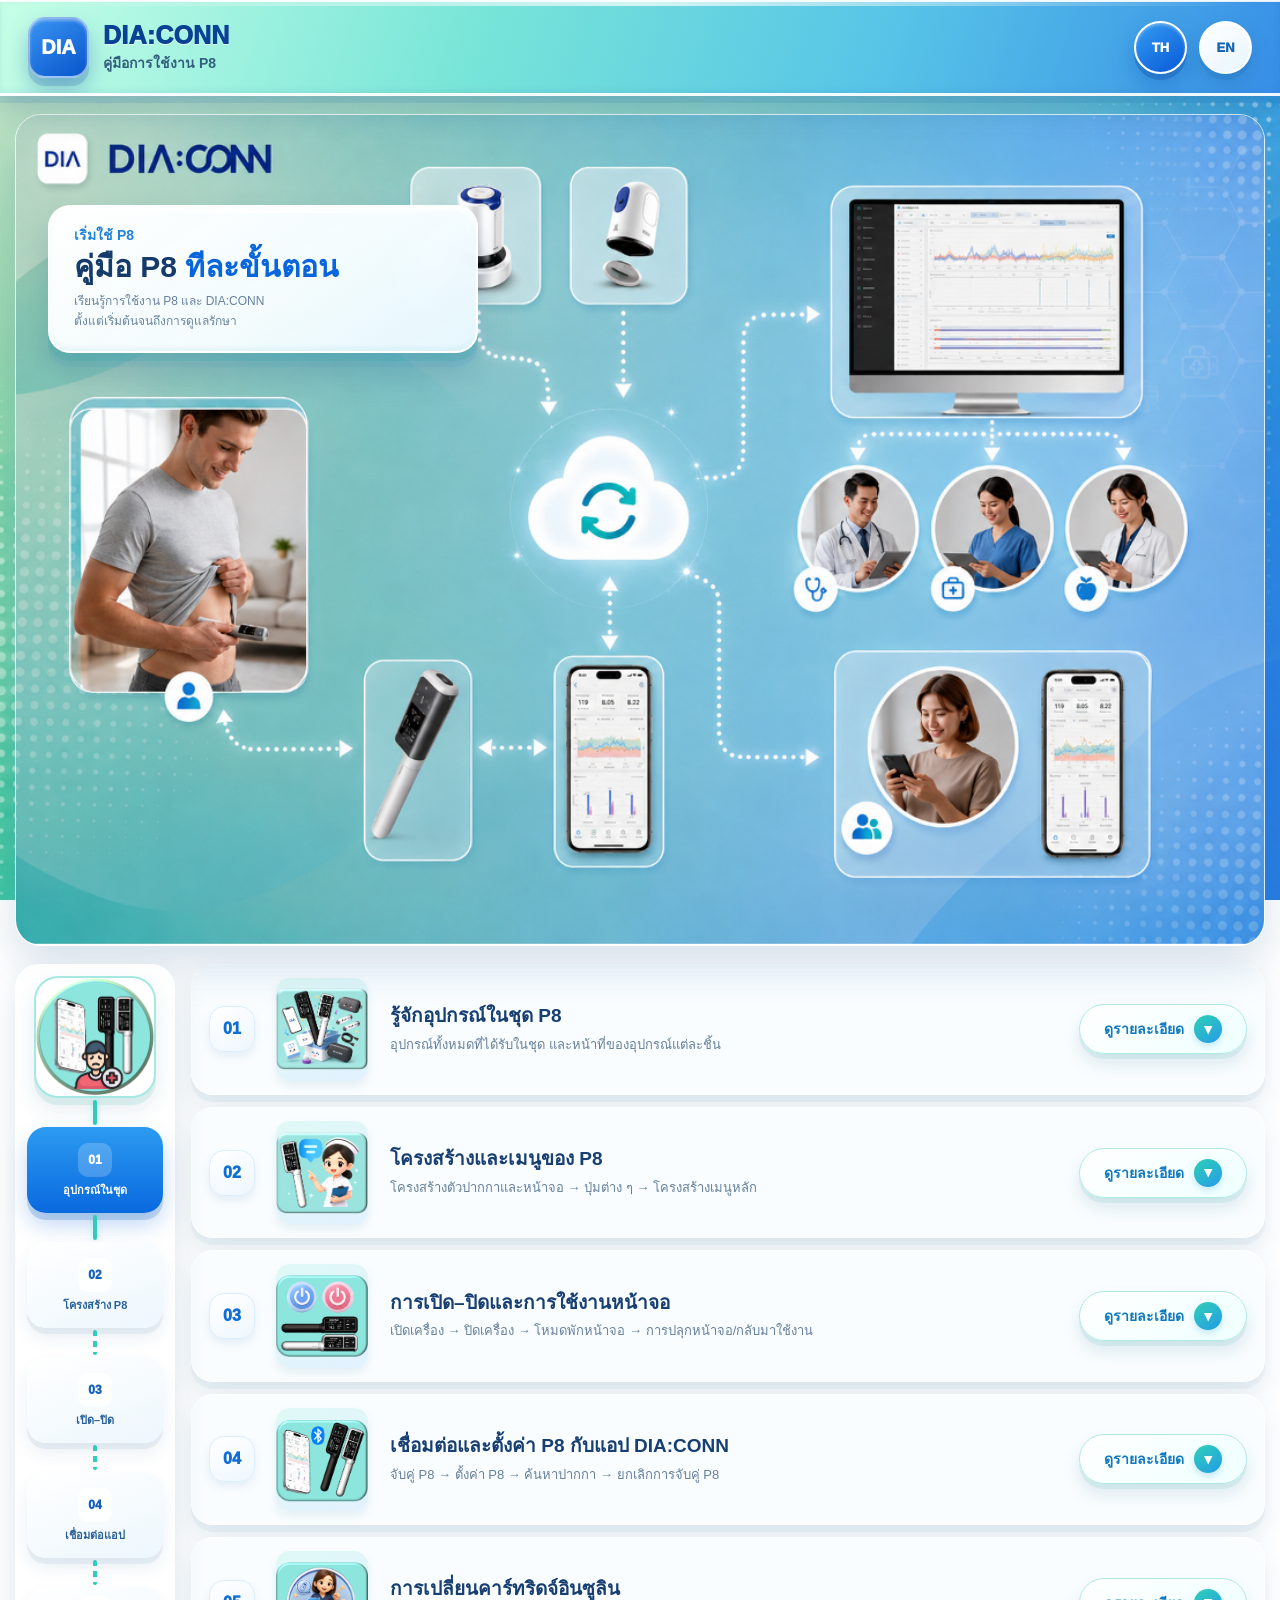
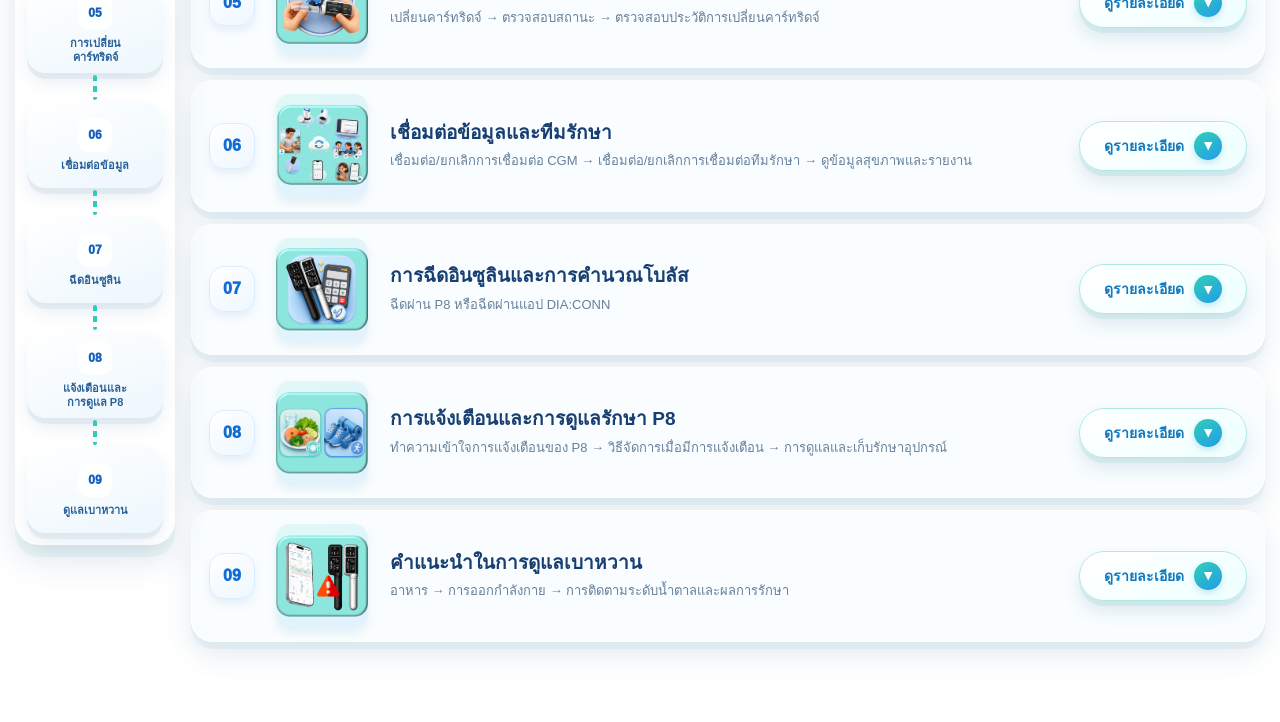
==== index.html @ d327789b "Fix Step 06-07 external resource buttons and links" ====
<!DOCTYPE html>
<html lang="th">
<head>
  <meta charset="UTF-8">

  <meta
    name="viewport"
    content="width=device-width, initial-scale=1.0"
  >

  <meta
    name="description"
    content="DIA:CONN P8 Quick Manual"
  >

  <title>P8 Quick Manual | DIA:CONN</title>

  <link rel="icon" type="image/png" href="DIA-favicon-v2.png">
  <link rel="apple-touch-icon" href="DIA-favicon-v2.png">

  <link rel="stylesheet" href="style.css?v=20260831-6">
</head>

<body>

  <!-- =====================================================
       HEADER
  ====================================================== -->

  <header class="topbar">

    <div class="topbar-shine"></div>

    <div class="brand">

      <div class="dia-logo">
        DIA
      </div>

      <div class="brand-copy">

        <div class="brand-name">
          DIA:CONN
        </div>

        <div
          class="brand-sub"
          data-th="คู่มือการใช้งาน P8"
          data-en="P8 Quick Manual"
        >
          คู่มือการใช้งาน P8
        </div>

      </div>

    </div>


    <div class="language-switch">

      <button
        class="lang-btn active"
        type="button"
        data-lang="th"
      >
        TH
      </button>

      <button
        class="lang-btn"
        type="button"
        data-lang="en"
      >
        EN
      </button>

    </div>

  </header>


  <!-- =====================================================
       COVER
  ====================================================== -->

  <section class="hero">

    <img
      src="Image/Cover Web.png"
      alt="DIA:CONN P8"
      class="hero-image"
    >

    <div class="hero-title">

      <div
        class="hero-kicker"
        data-th="เริ่มใช้ P8"
        data-en="Getting Started with P8"
      >
        เริ่มใช้ P8
      </div>

      <h1>

        <span
          data-th="คู่มือ P8"
          data-en="P8 User Guide"
        >
          คู่มือ P8
        </span>

        <span
          class="hero-highlight"
          data-th="ทีละขั้นตอน"
          data-en="Step by Step"
        >
          ทีละขั้นตอน
        </span>

      </h1>

      <p
        data-th="เรียนรู้การใช้งาน P8 และ DIA:CONN|ตั้งแต่เริ่มต้นจนถึงการดูแลรักษา"
        data-en="Learn how to use P8 and DIA:CONN|from setup through daily use and maintenance."
      >
        เรียนรู้การใช้งาน P8 และ DIA:CONN
        <br>
        ตั้งแต่เริ่มต้นจนถึงการดูแลรักษา
      </p>

    </div>

  </section>


  <!-- =====================================================
       MAIN
  ====================================================== -->

  <main class="main-layout">


    <!-- ===================================================
         LEFT JOURNEY
    ==================================================== -->

    <aside class="step-sidebar" id="stepSidebar">


      <!-- START IMAGE -->

      <div class="journey-start completed">

        <div class="journey-start-image">

          <img
            id="journeyStartImage"
            src="Image/Before 1.png"
            alt="P8 Quick Manual"
          >

        </div>

        <div class="journey-line"></div>

      </div>


      <!-- STEP 01 -->

      <div class="side-step completed">

        <button
          class="side-button active"
          data-target="step01"
          type="button"
        >

          <span class="side-number">
            01
          </span>

          <span
            data-th="อุปกรณ์ในชุด"
            data-en="P8 Set"
          >
            อุปกรณ์ในชุด
          </span>

        </button>

        <div class="journey-line"></div>

      </div>


      <!-- STEP 02 -->

      <div class="side-step">

        <button
          class="side-button"
          data-target="step02"
          type="button"
        >

          <span class="side-number">
            02
          </span>

          <span
            data-th="โครงสร้าง P8"
            data-en="P8 Structure"
          >
            โครงสร้าง P8
          </span>

        </button>

        <div class="journey-line"></div>

      </div>


      <!-- STEP 03 -->

      <div class="side-step">

        <button
          class="side-button"
          data-target="step03"
          type="button"
        >

          <span class="side-number">
            03
          </span>

          <span
            data-th="เปิด–ปิด"
            data-en="Power & Screen"
          >
            เปิด–ปิด
          </span>

        </button>

        <div class="journey-line"></div>

      </div>


      <!-- STEP 04 -->

      <div class="side-step">

        <button
          class="side-button"
          data-target="step04"
          type="button"
        >

          <span class="side-number">
            04
          </span>

          <span
            data-th="เชื่อมต่อแอป"
            data-en="Connect App"
          >
            เชื่อมต่อแอป
          </span>

        </button>

        <div class="journey-line"></div>

      </div>


      <!-- STEP 05 -->

      <div class="side-step">

        <button
          class="side-button"
          data-target="step05"
          type="button"
        >

          <span class="side-number">
            05
          </span>

          <span
            data-th="การเปลี่ยน<br>คาร์ทริดจ์"
            data-en="Cartridge<br>Replacement"
          >
            การเปลี่ยน<br>คาร์ทริดจ์
          </span>

        </button>

        <div class="journey-line"></div>

      </div>


      <!-- STEP 06 -->

      <div class="side-step">

        <button
          class="side-button"
          data-target="step06"
          type="button"
        >

          <span class="side-number">
            06
          </span>

          <span
            data-th="เชื่อมต่อข้อมูล"
            data-en="Connect Data"
          >
            เชื่อมต่อข้อมูล
          </span>

        </button>

        <div class="journey-line"></div>

      </div>


      <!-- STEP 07 -->

      <div class="side-step">

        <button
          class="side-button"
          data-target="step07"
          type="button"
        >

          <span class="side-number">
            07
          </span>

          <span
            data-th="ฉีดอินซูลิน"
            data-en="Injection"
          >
            ฉีดอินซูลิน
          </span>

        </button>

        <div class="journey-line"></div>

      </div>


      <!-- STEP 08 -->

      <div class="side-step">

        <button
          class="side-button"
          data-target="step08"
          type="button"
        >

          <span class="side-number">
            08
          </span>

          <span
            data-th="แจ้งเตือนและ<br>การดูแล P8"
            data-en="P8 Alerts<br>& Care"
          >
            แจ้งเตือนและ<br>การดูแล P8
          </span>

        </button>

        <div class="journey-line"></div>

      </div>


      <!-- STEP 09 -->

      <div class="side-step">

        <button
          class="side-button"
          data-target="step09"
          type="button"
        >

          <span class="side-number">
            09
          </span>

          <span
            data-th="ดูแลเบาหวาน"
            data-en="Diabetes Care"
          >
            ดูแลเบาหวาน
          </span>

        </button>

      </div>

    </aside>


    <!-- ===================================================
         MANUAL CONTENT
    ==================================================== -->

    <section class="manual" id="manualContainer">


      <!-- =================================================
           STEP 01
      ================================================== -->

      <article
        class="step-card"
        id="step01"
      >

        <button class="step-header" type="button">

          <div class="step-number">
            01
          </div>

          <div class="step-picture">
            <img src="Image/Icon-1.png" alt="">
          </div>

          <div class="step-title">

            <h2
              data-th="รู้จักอุปกรณ์ในชุด P8"
              data-en="Getting to Know Your P8 Set"
            >
              รู้จักอุปกรณ์ในชุด P8
            </h2>

            <p
              data-th="อุปกรณ์ทั้งหมดที่ได้รับในชุด และหน้าที่ของอุปกรณ์แต่ละชิ้น"
              data-en="Learn what is included in the P8 set and the function of each item."
            >
              อุปกรณ์ทั้งหมดที่ได้รับในชุด และหน้าที่ของอุปกรณ์แต่ละชิ้น
            </p>

          </div>

          <div class="step-toggle"></div>

        </button>


        <div class="step-content">

          <div class="content-inner">

            <h3
              data-th="คู่มือขั้นตอนที่ 01"
              data-en="Step 01 Guide"
            >
              คู่มือขั้นตอนที่ 01
            </h3>


            <div class="subnav">

              <button
                class="subnav-btn active"
                data-slide-target="0"
                data-th="อุปกรณ์ในชุด"
                data-en="P8 Set"
              >
                อุปกรณ์ในชุด
              </button>

              <button
                class="subnav-btn"
                data-slide-target="1"
                data-th="หน้าที่ของอุปกรณ์"
                data-en="Device Functions"
              >
                หน้าที่ของอุปกรณ์
              </button>

              <button
                class="subnav-btn"
                data-slide-target="2"
                data-th="อุปกรณ์เสริม"
                data-en="Accessories"
              >
                อุปกรณ์เสริม
              </button>

            </div>


            <div class="manual-slider" data-slider>

              <button class="slider-button prev" type="button">‹</button>

              <div class="slider-viewport">

                <div class="slider-track">

                  <div class="slide active">
                    <div class="slide-scroll">
                      <img src="Image/Step01-1.png" class="slide-image" alt="">
                      <div class="slide-placeholder">
                        <div class="placeholder-number">01</div>
                        <strong data-th="เพิ่มรูปคู่มือได้หลายรูป" data-en="Add Multiple Guide Images">
                          เพิ่มรูปคู่มือได้หลายรูป
                        </strong>
                        <span data-th="เลื่อนขึ้น–ลงเพื่อดูเนื้อหาทั้งหมด" data-en="Scroll up and down to view all content">
                          เลื่อนขึ้น–ลงเพื่อดูเนื้อหาทั้งหมด
                        </span>
                      </div>
                    </div>
                  </div>


                  <div class="slide">
                    <div class="slide-scroll">
                      <img src="Image/Step01-2.png" class="slide-image" alt="">
                      <div class="slide-placeholder">
                        <div class="placeholder-number">01</div>
                        <strong data-th="เพิ่มรูปคู่มือได้หลายรูป" data-en="Add Multiple Guide Images">
                          เพิ่มรูปคู่มือได้หลายรูป
                        </strong>
                        <span data-th="เลื่อนขึ้น–ลงเพื่อดูเนื้อหาทั้งหมด" data-en="Scroll up and down to view all content">
                          เลื่อนขึ้น–ลงเพื่อดูเนื้อหาทั้งหมด
                        </span>
                      </div>
                    </div>
                  </div>


                  <div class="slide">
                    <div class="slide-scroll">
                      <img src="Image/Step01-3.png" class="slide-image" alt="">
                      <div class="slide-placeholder">
                        <div class="placeholder-number">01</div>
                        <strong data-th="เพิ่มรูปคู่มือได้หลายรูป" data-en="Add Multiple Guide Images">
                          เพิ่มรูปคู่มือได้หลายรูป
                        </strong>
                        <span data-th="เลื่อนขึ้น–ลงเพื่อดูเนื้อหาทั้งหมด" data-en="Scroll up and down to view all content">
                          เลื่อนขึ้น–ลงเพื่อดูเนื้อหาทั้งหมด
                        </span>
                      </div>
                    </div>
                  </div>

                </div>

              </div>

              <button class="slider-button next" type="button">›</button>

              <div class="slider-footer">
                <div class="slider-dots"></div>

                <div class="slide-counter">
                  <span class="current-slide">1</span>
                  /
                  <span class="total-slides">3</span>
                </div>
              </div>

            </div>


            <div class="step-nav">

              <div></div>

              <button
                class="next-step"
                type="button"
                data-step-go="step02"
              >
                <span
                  data-th="ขั้นตอนถัดไป"
                  data-en="Next Step"
                >
                  ขั้นตอนถัดไป
                </span>
                →
              </button>

            </div>

          </div>

        </div>

      </article>


      <!-- =================================================
           STEP 02
      ================================================== -->

      <article class="step-card" id="step02">

        <button class="step-header" type="button">

          <div class="step-number">
            02
          </div>

          <div class="step-picture">
            <img src="Image/Icon-2.png" alt="">
          </div>

          <div class="step-title">

            <h2
              data-th="โครงสร้างและเมนูของ P8"
              data-en="P8 Structure and Menu"
            >
              โครงสร้างและเมนูของ P8
            </h2>

            <p
              data-th="โครงสร้างตัวปากกาและหน้าจอ → ปุ่มต่าง ๆ → โครงสร้างเมนูหลัก"
              data-en="Pen structure and display → Buttons → Main menu structure"
            >
              โครงสร้างตัวปากกาและหน้าจอ → ปุ่มต่าง ๆ → โครงสร้างเมนูหลัก
            </p>

          </div>

          <div class="step-toggle"></div>

        </button>


        <div class="step-content">

          <div class="content-inner">

            <h3 data-th="คู่มือขั้นตอนที่ 02" data-en="Step 02 Guide">
              คู่มือขั้นตอนที่ 02
            </h3>


            <div class="subnav">

              <button class="subnav-btn active" data-slide-target="0"
                data-th="โครงสร้าง P8" data-en="P8 Structure">
                โครงสร้าง P8
              </button>

              <button class="subnav-btn" data-slide-target="1"
                data-th="หน้าจอและปุ่ม" data-en="Display & Buttons">
                หน้าจอและปุ่ม
              </button>

              <button class="subnav-btn" data-slide-target="2"
                data-th="เมนูหลัก" data-en="Main Menu">
                เมนูหลัก
              </button>

            </div>


            <div class="manual-slider" data-slider>

              <button class="slider-button prev" type="button">‹</button>

              <div class="slider-viewport">

                <div class="slider-track">

                  <div class="slide active">
                    <div class="slide-scroll">
                      <img src="Image/Step02-1.png" class="slide-image" alt="">
                      <div class="slide-placeholder">
                        <div class="placeholder-number">02</div>
                        <strong data-th="เพิ่มรูปคู่มือได้หลายรูป" data-en="Add Multiple Guide Images">
                          เพิ่มรูปคู่มือได้หลายรูป
                        </strong>
                        <span data-th="เลื่อนขึ้น–ลงเพื่อดูเนื้อหาทั้งหมด" data-en="Scroll up and down to view all content">
                          เลื่อนขึ้น–ลงเพื่อดูเนื้อหาทั้งหมด
                        </span>
                      </div>
                    </div>
                  </div>

                  <div class="slide">
                    <div class="slide-scroll">
                      <img src="Image/Step02-2.png" class="slide-image" alt="">
                      <div class="slide-placeholder">
                        <div class="placeholder-number">02</div>
                        <strong data-th="เพิ่มรูปคู่มือได้หลายรูป" data-en="Add Multiple Guide Images">เพิ่มรูปคู่มือได้หลายรูป</strong>
                        <span data-th="เลื่อนขึ้น–ลงเพื่อดูเนื้อหาทั้งหมด" data-en="Scroll up and down to view all content">เลื่อนขึ้น–ลงเพื่อดูเนื้อหาทั้งหมด</span>
                      </div>
                    </div>
                  </div>

                  <div class="slide">
                    <div class="slide-scroll">
                      <img src="Image/Step02-3.png" class="slide-image" alt="">
                      <div class="slide-placeholder">
                        <div class="placeholder-number">02</div>
                        <strong data-th="เพิ่มรูปคู่มือได้หลายรูป" data-en="Add Multiple Guide Images">เพิ่มรูปคู่มือได้หลายรูป</strong>
                        <span data-th="เลื่อนขึ้น–ลงเพื่อดูเนื้อหาทั้งหมด" data-en="Scroll up and down to view all content">เลื่อนขึ้น–ลงเพื่อดูเนื้อหาทั้งหมด</span>
                      </div>
                    </div>
                  </div>

                </div>

              </div>

              <button class="slider-button next" type="button">›</button>

              <div class="slider-footer">
                <div class="slider-dots"></div>

                <div class="slide-counter">
                  <span class="current-slide">1</span>
                  /
                  <span class="total-slides">3</span>
                </div>
              </div>

            </div>


            <div class="step-nav">

              <button class="previous-step" type="button" data-step-go="step01">
                ←
                <span data-th="ขั้นตอนก่อนหน้า" data-en="Previous Step">
                  ขั้นตอนก่อนหน้า
                </span>
              </button>

              <button class="next-step" type="button" data-step-go="step03">
                <span data-th="ขั้นตอนถัดไป" data-en="Next Step">
                  ขั้นตอนถัดไป
                </span>
                →
              </button>

            </div>

          </div>

        </div>

      </article>


      <!-- =================================================
           STEP 03
      ================================================== -->

      <article class="step-card" id="step03">

        <button class="step-header" type="button">

          <div class="step-number">
            03
          </div>

          <div class="step-picture">
            <img src="Image/Icon-3.png" alt="">
          </div>

          <div class="step-title">

            <h2
              data-th="การเปิด–ปิดและการใช้งานหน้าจอ"
              data-en="Power On/Off and Screen Operation"
            >
              การเปิด–ปิดและการใช้งานหน้าจอ
            </h2>

            <p
              data-th="เปิดเครื่อง → ปิดเครื่อง → โหมดพักหน้าจอ → การปลุกหน้าจอ/กลับมาใช้งาน"
              data-en="Power On → Power Off → Screen Saver Mode → Wake the Screen"
            >
              เปิดเครื่อง → ปิดเครื่อง → โหมดพักหน้าจอ → การปลุกหน้าจอ/กลับมาใช้งาน
            </p>

          </div>

          <div class="step-toggle"></div>

        </button>


        <div class="step-content">

          <div class="content-inner">

            <h3 data-th="คู่มือขั้นตอนที่ 03" data-en="Step 03 Guide">
              คู่มือขั้นตอนที่ 03
            </h3>


            <div class="subnav">

              <button class="subnav-btn active" data-slide-target="0"
                data-th="เปิดเครื่อง" data-en="Power On">
                เปิดเครื่อง
              </button>

              <button class="subnav-btn" data-slide-target="1"
                data-th="ปิดเครื่อง" data-en="Power Off">
                ปิดเครื่อง
              </button>

              <button class="subnav-btn" data-slide-target="2"
                data-th="โหมดพักหน้าจอ" data-en="Screen Saver">
                โหมดพักหน้าจอ
              </button>

              <button class="subnav-btn" data-slide-target="3"
                data-th="ปลุกหน้าจอ" data-en="Wake Screen">
                ปลุกหน้าจอ
              </button>

            </div>


            <div class="manual-slider" data-slider>

              <button class="slider-button prev" type="button">‹</button>

              <div class="slider-viewport">

                <div class="slider-track">

                  <div class="slide active">
                    <div class="slide-scroll">
                      <img src="Image/Step03-1.png" class="slide-image" alt="">
                      <div class="slide-placeholder">
                        <div class="placeholder-number">03</div>
                        <strong data-th="เพิ่มรูปคู่มือได้หลายรูป" data-en="Add Multiple Guide Images">เพิ่มรูปคู่มือได้หลายรูป</strong>
                        <span data-th="เลื่อนขึ้น–ลงเพื่อดูเนื้อหาทั้งหมด" data-en="Scroll up and down to view all content">เลื่อนขึ้น–ลงเพื่อดูเนื้อหาทั้งหมด</span>
                      </div>
                    </div>
                  </div>

                  <div class="slide">
                    <div class="slide-scroll">
                      <img src="Image/Step03-2.png" class="slide-image" alt="">
                      <div class="slide-placeholder">
                        <div class="placeholder-number">03</div>
                        <strong data-th="เพิ่มรูปคู่มือได้หลายรูป" data-en="Add Multiple Guide Images">เพิ่มรูปคู่มือได้หลายรูป</strong>
                        <span data-th="เลื่อนขึ้น–ลงเพื่อดูเนื้อหาทั้งหมด" data-en="Scroll up and down to view all content">เลื่อนขึ้น–ลงเพื่อดูเนื้อหาทั้งหมด</span>
                      </div>
                    </div>
                  </div>

                  <div class="slide">
                    <div class="slide-scroll">
                      <img src="Image/Step03-3.png" class="slide-image" alt="">
                      <div class="slide-placeholder">
                        <div class="placeholder-number">03</div>
                        <strong data-th="เพิ่มรูปคู่มือได้หลายรูป" data-en="Add Multiple Guide Images">เพิ่มรูปคู่มือได้หลายรูป</strong>
                        <span data-th="เลื่อนขึ้น–ลงเพื่อดูเนื้อหาทั้งหมด" data-en="Scroll up and down to view all content">เลื่อนขึ้น–ลงเพื่อดูเนื้อหาทั้งหมด</span>
                      </div>
                    </div>
                  </div>

                  <div class="slide">
                    <div class="slide-scroll">
                      <img src="Image/Step03-4.png" class="slide-image" alt="">
                      <div class="slide-placeholder">
                        <div class="placeholder-number">03</div>
                        <strong data-th="เพิ่มรูปคู่มือได้หลายรูป" data-en="Add Multiple Guide Images">เพิ่มรูปคู่มือได้หลายรูป</strong>
                        <span data-th="เลื่อนขึ้น–ลงเพื่อดูเนื้อหาทั้งหมด" data-en="Scroll up and down to view all content">เลื่อนขึ้น–ลงเพื่อดูเนื้อหาทั้งหมด</span>
                      </div>
                    </div>
                  </div>

                </div>

              </div>

              <button class="slider-button next" type="button">›</button>

              <div class="slider-footer">
                <div class="slider-dots"></div>
                <div class="slide-counter">
                  <span class="current-slide">1</span>
                  /
                  <span class="total-slides">4</span>
                </div>
              </div>

            </div>


            <div class="step-nav">

              <button class="previous-step" type="button" data-step-go="step02">
                ←
                <span data-th="ขั้นตอนก่อนหน้า" data-en="Previous Step">
                  ขั้นตอนก่อนหน้า
                </span>
              </button>

              <button class="next-step" type="button" data-step-go="step04">
                <span data-th="ขั้นตอนถัดไป" data-en="Next Step">
                  ขั้นตอนถัดไป
                </span>
                →
              </button>

            </div>

          </div>

        </div>

      </article>


      <!-- =================================================
           STEP 04
      ================================================== -->

      <article class="step-card" id="step04">

        <button class="step-header" type="button">

          <div class="step-number">
            04
          </div>

          <div class="step-picture">
            <img src="Image/Icon-4.png" alt="">
          </div>

          <div class="step-title">

            <h2
              data-th="เชื่อมต่อและตั้งค่า P8 กับแอป DIA:CONN"
              data-en="Connect and Set Up P8 with the DIA:CONN App"
            >
              เชื่อมต่อและตั้งค่า P8 กับแอป DIA:CONN
            </h2>

            <p
              data-th="จับคู่ P8 → ตั้งค่า P8 → ค้นหาปากกา → ยกเลิกการจับคู่ P8"
              data-en="Pair P8 → Configure P8 → Find Pen → Unpair P8"
            >
              จับคู่ P8 → ตั้งค่า P8 → ค้นหาปากกา → ยกเลิกการจับคู่ P8
            </p>

          </div>

          <div class="step-toggle"></div>

        </button>


        <div class="step-content">

          <div class="content-inner">

            <h3 data-th="คู่มือขั้นตอนที่ 04" data-en="Step 04 Guide">
              คู่มือขั้นตอนที่ 04
            </h3>


            <div class="subnav">

              <button class="subnav-btn active" data-slide-target="0"
                data-th="จับคู่ P8" data-en="Pair P8">
                จับคู่ P8
              </button>

              <button class="subnav-btn" data-slide-target="1"
                data-th="ตั้งค่า P8" data-en="P8 Settings">
                ตั้งค่า P8
              </button>

              <button class="subnav-btn" data-slide-target="2"
                data-th="ค้นหาปากกา" data-en="Find Pen">
                ค้นหาปากกา
              </button>

              <button class="subnav-btn" data-slide-target="3"
                data-th="ยกเลิกการจับคู่" data-en="Unpair P8">
                ยกเลิกการจับคู่
              </button>

            </div>


            <div class="manual-slider" data-slider>

              <button class="slider-button prev" type="button">‹</button>

              <div class="slider-viewport">

                <div class="slider-track">

                  <div class="slide active">
                    <div class="slide-scroll">
                      <img src="Image/Step04-1.png" class="slide-image" alt="">
                      <div class="slide-placeholder">
                        <div class="placeholder-number">04</div>
                        <strong data-th="เพิ่มรูปคู่มือได้หลายรูป" data-en="Add Multiple Guide Images">เพิ่มรูปคู่มือได้หลายรูป</strong>
                        <span data-th="เลื่อนขึ้น–ลงเพื่อดูเนื้อหาทั้งหมด" data-en="Scroll up and down to view all content">เลื่อนขึ้น–ลงเพื่อดูเนื้อหาทั้งหมด</span>
                      </div>
                    </div>
                  </div>

                  <div class="slide">
                    <div class="slide-scroll">
                      <img src="Image/Step04-2.png" class="slide-image" alt="">
                      <div class="slide-placeholder">
                        <div class="placeholder-number">04</div>
                        <strong data-th="เพิ่มรูปคู่มือได้หลายรูป" data-en="Add Multiple Guide Images">เพิ่มรูปคู่มือได้หลายรูป</strong>
                        <span data-th="เลื่อนขึ้น–ลงเพื่อดูเนื้อหาทั้งหมด" data-en="Scroll up and down to view all content">เลื่อนขึ้น–ลงเพื่อดูเนื้อหาทั้งหมด</span>
                      </div>
                    </div>
                  </div>

                  <div class="slide">
                    <div class="slide-scroll">
                      <img src="Image/Step04-3.png" class="slide-image" alt="">
                      <div class="slide-placeholder">
                        <div class="placeholder-number">04</div>
                        <strong data-th="เพิ่มรูปคู่มือได้หลายรูป" data-en="Add Multiple Guide Images">เพิ่มรูปคู่มือได้หลายรูป</strong>
                        <span data-th="เลื่อนขึ้น–ลงเพื่อดูเนื้อหาทั้งหมด" data-en="Scroll up and down to view all content">เลื่อนขึ้น–ลงเพื่อดูเนื้อหาทั้งหมด</span>
                      </div>
                    </div>
                  </div>

                  <div class="slide">
                    <div class="slide-scroll">
                      <img src="Image/Step04-4.png" class="slide-image" alt="">
                      <div class="slide-placeholder">
                        <div class="placeholder-number">04</div>
                        <strong data-th="เพิ่มรูปคู่มือได้หลายรูป" data-en="Add Multiple Guide Images">เพิ่มรูปคู่มือได้หลายรูป</strong>
                        <span data-th="เลื่อนขึ้น–ลงเพื่อดูเนื้อหาทั้งหมด" data-en="Scroll up and down to view all content">เลื่อนขึ้น–ลงเพื่อดูเนื้อหาทั้งหมด</span>
                      </div>
                    </div>
                  </div>

                </div>

              </div>

              <button class="slider-button next" type="button">›</button>

              <div class="slider-footer">
                <div class="slider-dots"></div>
                <div class="slide-counter">
                  <span class="current-slide">1</span>
                  /
                  <span class="total-slides">4</span>
                </div>
              </div>

            </div>


            <div class="step-nav">

              <button class="previous-step" type="button" data-step-go="step03">
                ←
                <span data-th="ขั้นตอนก่อนหน้า" data-en="Previous Step">
                  ขั้นตอนก่อนหน้า
                </span>
              </button>

              <button class="next-step" type="button" data-step-go="step05">
                <span data-th="ขั้นตอนถัดไป" data-en="Next Step">
                  ขั้นตอนถัดไป
                </span>
                →
              </button>

            </div>

          </div>

        </div>

      </article>


      <!-- =================================================
           STEP 05
      ================================================== -->

      <article class="step-card" id="step05">

        <button class="step-header" type="button">

          <div class="step-number">
            05
          </div>

          <div class="step-picture">
            <img src="Image/Icon-5.png" alt="">
          </div>

          <div class="step-title">

            <h2
              data-th="การเปลี่ยนคาร์ทริดจ์อินซูลิน"
              data-en="Replacing the Insulin Cartridge"
            >
              การเปลี่ยนคาร์ทริดจ์อินซูลิน
            </h2>

            <p
              data-th="เปลี่ยนคาร์ทริดจ์ → ตรวจสอบสถานะ → ตรวจสอบประวัติการเปลี่ยนคาร์ทริดจ์"
              data-en="Replace Cartridge → Check Status → Review Cartridge History"
            >
              เปลี่ยนคาร์ทริดจ์ → ตรวจสอบสถานะ → ตรวจสอบประวัติการเปลี่ยนคาร์ทริดจ์
            </p>

          </div>

          <div class="step-toggle"></div>

        </button>


        <div class="step-content">

          <div class="content-inner">

            <h3 data-th="คู่มือขั้นตอนที่ 05" data-en="Step 05 Guide">
              คู่มือขั้นตอนที่ 05
            </h3>


            <div class="subnav">

              <button class="subnav-btn active" data-slide-target="0"
                data-th="เตรียมคาร์ทริดจ์" data-en="Prepare Cartridge">
                เตรียมคาร์ทริดจ์
              </button>

              <button class="subnav-btn" data-slide-target="1"
                data-th="เปลี่ยนคาร์ทริดจ์" data-en="Replace Cartridge">
                เปลี่ยนคาร์ทริดจ์
              </button>

              <button class="subnav-btn" data-slide-target="2"
                data-th="ตรวจสอบสถานะ" data-en="Check Status">
                ตรวจสอบสถานะ
              </button>

              <button class="subnav-btn" data-slide-target="3"
                data-th="ตรวจสอบประวัติ" data-en="Review History">
                ตรวจสอบประวัติ
              </button>

            </div>


            <div class="manual-slider" data-slider>

              <button class="slider-button prev" type="button">‹</button>

              <div class="slider-viewport">

                <div class="slider-track">

                  <div class="slide active">
                    <div class="slide-scroll">
                      <img src="Image/Step05-1.png" class="slide-image" alt="">
                      <div class="slide-placeholder">
                        <div class="placeholder-number">05</div>
                        <strong data-th="เพิ่มรูปคู่มือได้หลายรูป" data-en="Add Multiple Guide Images">เพิ่มรูปคู่มือได้หลายรูป</strong>
                        <span data-th="เลื่อนขึ้น–ลงเพื่อดูเนื้อหาทั้งหมด" data-en="Scroll up and down to view all content">เลื่อนขึ้น–ลงเพื่อดูเนื้อหาทั้งหมด</span>
                      </div>
                    </div>
                  </div>

                  <div class="slide">
                    <div class="slide-scroll">
                      <img src="Image/Step05-2.png" class="slide-image" alt="">
                      <div class="slide-placeholder">
                        <div class="placeholder-number">05</div>
                        <strong data-th="เพิ่มรูปคู่มือได้หลายรูป" data-en="Add Multiple Guide Images">เพิ่มรูปคู่มือได้หลายรูป</strong>
                        <span data-th="เลื่อนขึ้น–ลงเพื่อดูเนื้อหาทั้งหมด" data-en="Scroll up and down to view all content">เลื่อนขึ้น–ลงเพื่อดูเนื้อหาทั้งหมด</span>
                      </div>
                    </div>
                  </div>

                  <div class="slide">
                    <div class="slide-scroll">
                      <img src="Image/Step05-3.png" class="slide-image" alt="">
                      <div class="slide-placeholder">
                        <div class="placeholder-number">05</div>
                        <strong data-th="เพิ่มรูปคู่มือได้หลายรูป" data-en="Add Multiple Guide Images">เพิ่มรูปคู่มือได้หลายรูป</strong>
                        <span data-th="เลื่อนขึ้น–ลงเพื่อดูเนื้อหาทั้งหมด" data-en="Scroll up and down to view all content">เลื่อนขึ้น–ลงเพื่อดูเนื้อหาทั้งหมด</span>
                      </div>
                    </div>
                  </div>

                  <div class="slide">
                    <div class="slide-scroll">
                      <img src="Image/Step05-4.png" class="slide-image" alt="">
                      <div class="slide-placeholder">
                        <div class="placeholder-number">05</div>
                        <strong data-th="เพิ่มรูปคู่มือได้หลายรูป" data-en="Add Multiple Guide Images">เพิ่มรูปคู่มือได้หลายรูป</strong>
                        <span data-th="เลื่อนขึ้น–ลงเพื่อดูเนื้อหาทั้งหมด" data-en="Scroll up and down to view all content">เลื่อนขึ้น–ลงเพื่อดูเนื้อหาทั้งหมด</span>
                      </div>
                    </div>
                  </div>

                </div>

              </div>

              <button class="slider-button next" type="button">›</button>

              <div class="slider-footer">
                <div class="slider-dots"></div>
                <div class="slide-counter">
                  <span class="current-slide">1</span>
                  /
                  <span class="total-slides">4</span>
                </div>
              </div>

            </div>


            <div class="step-nav">

              <button class="previous-step" type="button" data-step-go="step04">
                ←
                <span data-th="ขั้นตอนก่อนหน้า" data-en="Previous Step">
                  ขั้นตอนก่อนหน้า
                </span>
              </button>

              <button class="next-step" type="button" data-step-go="step06">
                <span data-th="ขั้นตอนถัดไป" data-en="Next Step">
                  ขั้นตอนถัดไป
                </span>
                →
              </button>

            </div>

          </div>

        </div>

      </article>


      <!-- =================================================
           STEP 06
      ================================================== -->

      <article class="step-card" id="step06">

        <button class="step-header" type="button">

          <div class="step-number">
            06
          </div>

          <div class="step-picture">
            <img src="Image/Icon-6.png" alt="">
          </div>

          <div class="step-title">

            <h2
              data-th="เชื่อมต่อข้อมูลและทีมรักษา"
              data-en="Connect Data and Care Team"
            >
              เชื่อมต่อข้อมูลและทีมรักษา
            </h2>

            <p
              data-th="เชื่อมต่อ/ยกเลิกการเชื่อมต่อ CGM → เชื่อมต่อ/ยกเลิกการเชื่อมต่อทีมรักษา → ดูข้อมูลสุขภาพและรายงาน"
              data-en="Connect / Disconnect CGM → Connect / Disconnect Care Team → View Reports"
            >
              เชื่อมต่อ/ยกเลิกการเชื่อมต่อ CGM → เชื่อมต่อ/ยกเลิกการเชื่อมต่อทีมรักษา → ดูข้อมูลสุขภาพและรายงาน
            </p>

          </div>

          <div class="step-toggle"></div>

        </button>


        <div class="step-content">

          <div class="content-inner">

            <h3 data-th="คู่มือขั้นตอนที่ 06" data-en="Step 06 Guide">
              คู่มือขั้นตอนที่ 06
            </h3>


            <div class="subnav">

              <button class="subnav-btn active" data-slide-target="0"
                data-th="เชื่อมต่อ CGM" data-en="Connect CGM">
                เชื่อมต่อ CGM
              </button>

              <button class="subnav-btn" data-slide-target="1"
                data-th="เชื่อมต่อทีมรักษา" data-en="Connect Care Team">
                เชื่อมต่อทีมรักษา
              </button>

              <button class="subnav-btn" data-slide-target="2"
                data-th="รายงานสุขภาพ" data-en="Health Reports">
                รายงานสุขภาพ
              </button>

            </div>


            <div class="manual-slider" data-slider>

              <button class="slider-button prev" type="button">‹</button>

              <div class="slider-viewport">

                <div class="slider-track">

                  <div class="slide active">
                    <div class="slide-scroll">
                      <img src="Image/Step06-1.png" class="slide-image" alt="">
                      <div class="slide-placeholder">
                        <div class="placeholder-number">06</div>
                        <strong data-th="เพิ่มรูปคู่มือได้หลายรูป" data-en="Add Multiple Guide Images">เพิ่มรูปคู่มือได้หลายรูป</strong>
                        <span data-th="เลื่อนขึ้น–ลงเพื่อดูเนื้อหาทั้งหมด" data-en="Scroll up and down to view all content">เลื่อนขึ้น–ลงเพื่อดูเนื้อหาทั้งหมด</span>
                      </div>
                    </div>
                  </div>

                  <div class="slide">
                    <div class="slide-scroll">
                      <img src="Image/Step06-2.png" class="slide-image" alt="">
                      <div class="slide-placeholder">
                        <div class="placeholder-number">06</div>
                        <strong data-th="เพิ่มรูปคู่มือได้หลายรูป" data-en="Add Multiple Guide Images">เพิ่มรูปคู่มือได้หลายรูป</strong>
                        <span data-th="เลื่อนขึ้น–ลงเพื่อดูเนื้อหาทั้งหมด" data-en="Scroll up and down to view all content">เลื่อนขึ้น–ลงเพื่อดูเนื้อหาทั้งหมด</span>
                      </div>
                    </div>
                  </div>

                  <div class="slide">
                    <div class="slide-scroll">
                      <img src="Image/Step06-3.png" class="slide-image" alt="">
                      <div class="slide-placeholder">
                        <div class="placeholder-number">06</div>
                        <strong data-th="เพิ่มรูปคู่มือได้หลายรูป" data-en="Add Multiple Guide Images">เพิ่มรูปคู่มือได้หลายรูป</strong>
                        <span data-th="เลื่อนขึ้น–ลงเพื่อดูเนื้อหาทั้งหมด" data-en="Scroll up and down to view all content">เลื่อนขึ้น–ลงเพื่อดูเนื้อหาทั้งหมด</span>
                      </div>
                    </div>
                  </div>

                </div>

              </div>

              <button class="slider-button next" type="button">›</button>

              <div class="slider-footer">
                <div class="slider-dots"></div>
                <div class="slide-counter">
                  <span class="current-slide">1</span>
                  /
                  <span class="total-slides">3</span>
                </div>
              </div>

            </div>


            <div class="step-nav">

              <button class="previous-step" type="button" data-step-go="step05">
                ←
                <span data-th="ขั้นตอนก่อนหน้า" data-en="Previous Step">
                  ขั้นตอนก่อนหน้า
                </span>
              </button>

              <button class="next-step" type="button" data-step-go="step07">
                <span data-th="ขั้นตอนถัดไป" data-en="Next Step">
                  ขั้นตอนถัดไป
                </span>
                →
              </button>

            </div>

          </div>

        </div>

      </article>


      <!-- =================================================
           STEP 07
      ================================================== -->

      <article class="step-card" id="step07">

        <button class="step-header" type="button">

          <div class="step-number">
            07
          </div>

          <div class="step-picture">
            <img src="Image/Icon-7.png" alt="">
          </div>

          <div class="step-title">

            <h2
              data-th="การฉีดอินซูลินและการคำนวณโบลัส"
              data-en="Insulin Injection and Bolus Calculator"
            >
              การฉีดอินซูลินและการคำนวณโบลัส
            </h2>

            <p
              data-th="ฉีดผ่าน P8 หรือฉีดผ่านแอป DIA:CONN"
              data-en="Inject using P8 or through the DIA:CONN App"
            >
              ฉีดผ่าน P8 หรือฉีดผ่านแอป DIA:CONN
            </p>

          </div>

          <div class="step-toggle"></div>

        </button>


        <div class="step-content">

          <div class="content-inner">

            <h3 data-th="คู่มือขั้นตอนที่ 07" data-en="Step 07 Guide">
              คู่มือขั้นตอนที่ 07
            </h3>


            <div class="subnav">

              <button class="subnav-btn active" data-slide-target="0"
                data-th="ฉีดผ่าน P8" data-en="Inject with P8">
                ฉีดผ่าน P8
              </button>

              <button class="subnav-btn" data-slide-target="1"
                data-th="ฉีดด่วน" data-en="Quick Injection">
                ฉีดด่วน
              </button>

              <button class="subnav-btn" data-slide-target="2"
                data-th="คำนวณคาร์โบไฮเดรต" data-en="Carbohydrate Calculation">
                คำนวณคาร์โบไฮเดรต
              </button>

              <button class="subnav-btn" data-slide-target="3"
                data-th="อาหารแลกเปลี่ยน" data-en="Thai Food Exchange">
                อาหารแลกเปลี่ยน
              </button>

              <button class="subnav-btn" data-slide-target="4"
                data-th="การดูดซึมอาหาร" data-en="Food Absorption">
                การดูดซึมอาหาร
              </button>

              <button class="subnav-btn" data-slide-target="5"
                data-th="คำนวณโบลัส" data-en="Bolus Calculation">
                คำนวณโบลัส
              </button>

              <button class="subnav-btn" data-slide-target="6"
                data-th="ประวัติการฉีด" data-en="Injection History">
                ประวัติการฉีด
              </button>

            </div>


            <div class="manual-slider" data-slider>

              <button class="slider-button prev" type="button">‹</button>

              <div class="slider-viewport">

                <div class="slider-track">

                  <div class="slide active">
                    <div class="slide-scroll">
                      <img src="Image/Step07-1.png" class="slide-image" alt="">
                      <div class="slide-placeholder">
                        <div class="placeholder-number">07</div>
                        <strong data-th="เพิ่มรูปคู่มือได้หลายรูป" data-en="Add Multiple Guide Images">เพิ่มรูปคู่มือได้หลายรูป</strong>
                        <span data-th="เลื่อนขึ้น–ลงเพื่อดูเนื้อหาทั้งหมด" data-en="Scroll up and down to view all content">เลื่อนขึ้น–ลงเพื่อดูเนื้อหาทั้งหมด</span>
                      </div>
                    </div>
                  </div>

                  <div class="slide"><div class="slide-scroll"><img src="Image/Step07-2.png" class="slide-image" alt=""><div class="slide-placeholder"><div class="placeholder-number">07</div><strong data-th="เพิ่มรูปคู่มือได้หลายรูป" data-en="Add Multiple Guide Images">เพิ่มรูปคู่มือได้หลายรูป</strong><span data-th="เลื่อนขึ้น–ลงเพื่อดูเนื้อหาทั้งหมด" data-en="Scroll up and down to view all content">เลื่อนขึ้น–ลงเพื่อดูเนื้อหาทั้งหมด</span></div></div></div>

                  <div class="slide"><div class="slide-scroll"><img src="Image/Step07-3.png" class="slide-image" alt=""><div class="slide-placeholder"><div class="placeholder-number">07</div><strong data-th="เพิ่มรูปคู่มือได้หลายรูป" data-en="Add Multiple Guide Images">เพิ่มรูปคู่มือได้หลายรูป</strong><span data-th="เลื่อนขึ้น–ลงเพื่อดูเนื้อหาทั้งหมด" data-en="Scroll up and down to view all content">เลื่อนขึ้น–ลงเพื่อดูเนื้อหาทั้งหมด</span></div></div></div>

                  <div class="slide"><div class="slide-scroll"><img src="Image/Step07-4.png" class="slide-image" alt=""><div class="slide-placeholder"><div class="placeholder-number">07</div><strong data-th="เพิ่มรูปคู่มือได้หลายรูป" data-en="Add Multiple Guide Images">เพิ่มรูปคู่มือได้หลายรูป</strong><span data-th="เลื่อนขึ้น–ลงเพื่อดูเนื้อหาทั้งหมด" data-en="Scroll up and down to view all content">เลื่อนขึ้น–ลงเพื่อดูเนื้อหาทั้งหมด</span></div></div></div>

                  <div class="slide"><div class="slide-scroll"><img src="Image/Step07-5.png" class="slide-image" alt=""><div class="slide-placeholder"><div class="placeholder-number">07</div><strong data-th="เพิ่มรูปคู่มือได้หลายรูป" data-en="Add Multiple Guide Images">เพิ่มรูปคู่มือได้หลายรูป</strong><span data-th="เลื่อนขึ้น–ลงเพื่อดูเนื้อหาทั้งหมด" data-en="Scroll up and down to view all content">เลื่อนขึ้น–ลงเพื่อดูเนื้อหาทั้งหมด</span></div></div></div>

                  <div class="slide"><div class="slide-scroll"><img src="Image/Step07-6.png" class="slide-image" alt=""><div class="slide-placeholder"><div class="placeholder-number">07</div><strong data-th="เพิ่มรูปคู่มือได้หลายรูป" data-en="Add Multiple Guide Images">เพิ่มรูปคู่มือได้หลายรูป</strong><span data-th="เลื่อนขึ้น–ลงเพื่อดูเนื้อหาทั้งหมด" data-en="Scroll up and down to view all content">เลื่อนขึ้น–ลงเพื่อดูเนื้อหาทั้งหมด</span></div></div></div>

                  <div class="slide"><div class="slide-scroll"><img src="Image/Step07-7.png" class="slide-image" alt=""><div class="slide-placeholder"><div class="placeholder-number">07</div><strong data-th="เพิ่มรูปคู่มือได้หลายรูป" data-en="Add Multiple Guide Images">เพิ่มรูปคู่มือได้หลายรูป</strong><span data-th="เลื่อนขึ้น–ลงเพื่อดูเนื้อหาทั้งหมด" data-en="Scroll up and down to view all content">เลื่อนขึ้น–ลงเพื่อดูเนื้อหาทั้งหมด</span></div></div></div>

                </div>

              </div>

              <button class="slider-button next" type="button">›</button>

              <div class="slider-footer">
                <div class="slider-dots"></div>
                <div class="slide-counter">
                  <span class="current-slide">1</span>
                  /
                  <span class="total-slides">7</span>
                </div>
              </div>

            </div>


            <div class="step-nav">

              <button class="previous-step" type="button" data-step-go="step06">
                ←
                <span data-th="ขั้นตอนก่อนหน้า" data-en="Previous Step">
                  ขั้นตอนก่อนหน้า
                </span>
              </button>

              <button class="next-step" type="button" data-step-go="step08">
                <span data-th="ขั้นตอนถัดไป" data-en="Next Step">
                  ขั้นตอนถัดไป
                </span>
                →
              </button>

            </div>

          </div>

        </div>

      </article>


      <!-- =================================================
           STEP 08
      ================================================== -->

      <article class="step-card" id="step08">

        <button class="step-header" type="button">

          <div class="step-number">
            08
          </div>

          <div class="step-picture">
            <img src="Image/Icon-8.png" alt="">
          </div>

          <div class="step-title">

            <h2
              data-th="คำแนะนำเพิ่มเติมสำหรับการดูแลเบาหวาน"
              data-en="Additional Diabetes Care Guidance"
            >
              คำแนะนำเพิ่มเติมสำหรับการดูแลเบาหวาน
            </h2>

            <p
              data-th="คำแนะนำด้านอาหาร → คำแนะนำด้านการออกกำลังกาย"
              data-en="Diet Guidance → Exercise Guidance"
            >
              คำแนะนำด้านอาหาร → คำแนะนำด้านการออกกำลังกาย
            </p>

          </div>

          <div class="step-toggle"></div>

        </button>


        <div class="step-content">

          <div class="content-inner">

            <h3 data-th="คู่มือขั้นตอนที่ 08" data-en="Step 08 Guide">
              คู่มือขั้นตอนที่ 08
            </h3>


            <div class="subnav">

              <button class="subnav-btn active" data-slide-target="0"
                data-th="คำแนะนำด้านอาหาร" data-en="Diet Guidance">
                คำแนะนำด้านอาหาร
              </button>

              <button class="subnav-btn" data-slide-target="1"
                data-th="คำแนะนำด้านการออกกำลังกาย" data-en="Exercise Guidance">
                คำแนะนำด้านการออกกำลังกาย
              </button>

            </div>


            <div class="manual-slider" data-slider>

              <button class="slider-button prev" type="button">‹</button>

              <div class="slider-viewport">

                <div class="slider-track">

                  <div class="slide active">
                    <div class="slide-scroll">
                      <img src="Image/Step08-1.png" class="slide-image" alt="">
                      <div class="slide-placeholder">
                        <div class="placeholder-number">08</div>
                        <strong data-th="เพิ่มรูปคู่มือได้หลายรูป" data-en="Add Multiple Guide Images">เพิ่มรูปคู่มือได้หลายรูป</strong>
                        <span data-th="เลื่อนขึ้น–ลงเพื่อดูเนื้อหาทั้งหมด" data-en="Scroll up and down to view all content">เลื่อนขึ้น–ลงเพื่อดูเนื้อหาทั้งหมด</span>
                      </div>
                    </div>
                  </div>

                  <div class="slide">
                    <div class="slide-scroll">
                      <img src="Image/Step08-2.png" class="slide-image" alt="">
                      <div class="slide-placeholder">
                        <div class="placeholder-number">08</div>
                        <strong data-th="เพิ่มรูปคู่มือได้หลายรูป" data-en="Add Multiple Guide Images">เพิ่มรูปคู่มือได้หลายรูป</strong>
                        <span data-th="เลื่อนขึ้น–ลงเพื่อดูเนื้อหาทั้งหมด" data-en="Scroll up and down to view all content">เลื่อนขึ้น–ลงเพื่อดูเนื้อหาทั้งหมด</span>
                      </div>
                    </div>
                  </div>

                </div>

              </div>

              <button class="slider-button next" type="button">›</button>

              <div class="slider-footer">
                <div class="slider-dots"></div>
                <div class="slide-counter">
                  <span class="current-slide">1</span>
                  /
                  <span class="total-slides">2</span>
                </div>
              </div>

            </div>


            <div class="step-nav">

              <button class="previous-step" type="button" data-step-go="step07">
                ←
                <span data-th="ขั้นตอนก่อนหน้า" data-en="Previous Step">
                  ขั้นตอนก่อนหน้า
                </span>
              </button>

              <button class="next-step" type="button" data-step-go="step09">
                <span data-th="ขั้นตอนถัดไป" data-en="Next Step">
                  ขั้นตอนถัดไป
                </span>
                →
              </button>

            </div>

          </div>

        </div>

      </article>


      <!-- =================================================
           STEP 09
      ================================================== -->

      <article class="step-card" id="step09">

        <button class="step-header" type="button">

          <div class="step-number">
            09
          </div>

          <div class="step-picture">
            <img src="Image/Icon-9.png" alt="">
          </div>

          <div class="step-title">

            <h2
              data-th="การแจ้งเตือนและการดูแลรักษา P8"
              data-en="P8 Alerts and Maintenance"
            >
              การแจ้งเตือนและการดูแลรักษา P8
            </h2>

            <p
              data-th="การแจ้งเตือนของ P8 → การฉีดอินซูลินผิดพลาด → ประวัติการแจ้งเตือน → การเก็บรักษา P8 → การบำรุงรักษาและทำความสะอาด"
              data-en="P8 Alerts → Injection Errors → Alert History → Storage → Maintenance and Cleaning"
            >
              การแจ้งเตือนของ P8 → การฉีดอินซูลินผิดพลาด → ประวัติการแจ้งเตือน → การเก็บรักษา P8 → การบำรุงรักษาและทำความสะอาด
            </p>

          </div>

          <div class="step-toggle"></div>

        </button>


        <div class="step-content">

          <div class="content-inner">

            <h3 data-th="คู่มือขั้นตอนที่ 09" data-en="Step 09 Guide">
              คู่มือขั้นตอนที่ 09
            </h3>


            <div class="subnav">

              <button class="subnav-btn active" data-slide-target="0"
                data-th="การแจ้งเตือนของ P8" data-en="P8 Alerts">
                การแจ้งเตือนของ P8
              </button>

              <button class="subnav-btn" data-slide-target="1"
                data-th="การฉีดผิดพลาด" data-en="Injection Errors">
                การฉีดผิดพลาด
              </button>

              <button class="subnav-btn" data-slide-target="2"
                data-th="ประวัติการแจ้งเตือน" data-en="Alert History">
                ประวัติการแจ้งเตือน
              </button>

              <button class="subnav-btn" data-slide-target="3"
                data-th="การเก็บรักษา" data-en="Storage">
                การเก็บรักษา
              </button>

              <button class="subnav-btn" data-slide-target="4"
                data-th="บำรุงรักษาและทำความสะอาด" data-en="Maintenance & Cleaning">
                บำรุงรักษาและทำความสะอาด
              </button>

            </div>


            <div class="manual-slider" data-slider>

              <button class="slider-button prev" type="button">‹</button>

              <div class="slider-viewport">

                <div class="slider-track">

                  <div class="slide active"><div class="slide-scroll"><img src="Image/Step09-1.png" class="slide-image" alt=""><div class="slide-placeholder"><div class="placeholder-number">09</div><strong data-th="เพิ่มรูปคู่มือได้หลายรูป" data-en="Add Multiple Guide Images">เพิ่มรูปคู่มือได้หลายรูป</strong><span data-th="เลื่อนขึ้น–ลงเพื่อดูเนื้อหาทั้งหมด" data-en="Scroll up and down to view all content">เลื่อนขึ้น–ลงเพื่อดูเนื้อหาทั้งหมด</span></div></div></div>

                  <div class="slide"><div class="slide-scroll"><img src="Image/Step09-2.png" class="slide-image" alt=""><div class="slide-placeholder"><div class="placeholder-number">09</div><strong data-th="เพิ่มรูปคู่มือได้หลายรูป" data-en="Add Multiple Guide Images">เพิ่มรูปคู่มือได้หลายรูป</strong><span data-th="เลื่อนขึ้น–ลงเพื่อดูเนื้อหาทั้งหมด" data-en="Scroll up and down to view all content">เลื่อนขึ้น–ลงเพื่อดูเนื้อหาทั้งหมด</span></div></div></div>

                  <div class="slide"><div class="slide-scroll"><img src="Image/Step09-3.png" class="slide-image" alt=""><div class="slide-placeholder"><div class="placeholder-number">09</div><strong data-th="เพิ่มรูปคู่มือได้หลายรูป" data-en="Add Multiple Guide Images">เพิ่มรูปคู่มือได้หลายรูป</strong><span data-th="เลื่อนขึ้น–ลงเพื่อดูเนื้อหาทั้งหมด" data-en="Scroll up and down to view all content">เลื่อนขึ้น–ลงเพื่อดูเนื้อหาทั้งหมด</span></div></div></div>

                  <div class="slide"><div class="slide-scroll"><img src="Image/Step09-4.png" class="slide-image" alt=""><div class="slide-placeholder"><div class="placeholder-number">09</div><strong data-th="เพิ่มรูปคู่มือได้หลายรูป" data-en="Add Multiple Guide Images">เพิ่มรูปคู่มือได้หลายรูป</strong><span data-th="เลื่อนขึ้น–ลงเพื่อดูเนื้อหาทั้งหมด" data-en="Scroll up and down to view all content">เลื่อนขึ้น–ลงเพื่อดูเนื้อหาทั้งหมด</span></div></div></div>

                  <div class="slide"><div class="slide-scroll"><img src="Image/Step09-5.png" class="slide-image" alt=""><div class="slide-placeholder"><div class="placeholder-number">09</div><strong data-th="เพิ่มรูปคู่มือได้หลายรูป" data-en="Add Multiple Guide Images">เพิ่มรูปคู่มือได้หลายรูป</strong><span data-th="เลื่อนขึ้น–ลงเพื่อดูเนื้อหาทั้งหมด" data-en="Scroll up and down to view all content">เลื่อนขึ้น–ลงเพื่อดูเนื้อหาทั้งหมด</span></div></div></div>

                </div>

              </div>

              <button class="slider-button next" type="button">›</button>

              <div class="slider-footer">
                <div class="slider-dots"></div>
                <div class="slide-counter">
                  <span class="current-slide">1</span>
                  /
                  <span class="total-slides">5</span>
                </div>
              </div>

            </div>


            <div class="step-nav">

              <button class="previous-step" type="button" data-step-go="step08">
                ←
                <span data-th="ขั้นตอนก่อนหน้า" data-en="Previous Step">
                  ขั้นตอนก่อนหน้า
                </span>
              </button>

              <div></div>

            </div>

          </div>

        </div>

      </article>

    </section>

  </main>


  <button
    class="back-top"
    id="backTop"
    type="button"
    aria-label="Back to top"
  >
    ↑
  </button>


  <script src="script.js?v=20260831-6"></script>

</body>
</html>
---- style.css ----
/* =========================================================
   RESET
========================================================= */

* {
  margin: 0;
  padding: 0;
  box-sizing: border-box;
}

html {
  scroll-behavior: smooth;
}

body {
  min-height: 100vh;

  font-family:
    -apple-system,
    BlinkMacSystemFont,
    "Segoe UI",
    "Noto Sans Thai",
    Tahoma,
    Arial,
    sans-serif;

  color: #153a63;

  background-image:
    linear-gradient(
      rgba(255,255,255,.04),
      rgba(255,255,255,.04)
    ),
    url("Image/BG.png");

  background-size: cover;
  background-position: center top;
  background-repeat: no-repeat;
  background-attachment: fixed;
}


/* =========================================================
   HEADER
========================================================= */

.topbar {
  position: sticky;
  top: 0;
  z-index: 2000;

  min-height: 96px;

  padding:
    13px 28px;

  display: flex;
  align-items: center;
  justify-content: space-between;

  overflow: hidden;

  background:
    linear-gradient(
      108deg,
      #c6ffe7 0%,
      #78e5d8 37%,
      #58c5e7 68%,
      #388fe7 100%
    );

  border-top:
    1px solid rgba(255,255,255,.95);

  border-bottom:
    3px solid rgba(255,255,255,.92);

  box-shadow:
    0 7px 0 rgba(22,112,181,.13),
    0 14px 28px rgba(13,79,130,.23),
    inset 0 1px 0 rgba(255,255,255,.85),
    inset 0 -2px 6px rgba(15,89,158,.10);
}

.topbar-shine {
  position: absolute;

  top: 0;
  left: 2%;
  right: 2%;

  height: 5px;

  border-radius:
    0 0 20px 20px;

  background:
    linear-gradient(
      90deg,
      transparent,
      rgba(255,255,255,.9),
      transparent
    );

  opacity: .8;

  pointer-events: none;
}

.brand {
  position: relative;
  z-index: 2;

  display: flex;
  align-items: center;

  gap: 14px;
}

.dia-logo {
  width: 61px;
  height: 61px;

  display: grid;
  place-items: center;

  border-radius: 17px;

  color: white;

  font-size: 20px;
  font-weight: 950;

  background:
    linear-gradient(
      145deg,
      #3a94f3,
      #0855cb
    );

  border:
    2px solid rgba(255,255,255,.52);

  box-shadow:
    0 8px 0 rgba(7,69,160,.17),
    0 12px 22px rgba(8,71,159,.30),
    inset 0 2px 3px rgba(255,255,255,.35);
}

.brand-name {
  color: #084294;

  font-size: 25px;
  font-weight: 950;

  letter-spacing: .2px;

  text-shadow:
    0 1px 0 rgba(255,255,255,.72);
}

.brand-sub {
  margin-top: 2px;

  color: #335f7e;

  font-size: 14px;
  font-weight: 750;
}


/* =========================================================
   LANGUAGE
========================================================= */

.language-switch {
  position: relative;
  z-index: 3;

  display: flex;
  align-items: center;

  gap: 12px;
}

.lang-btn {
  width: 53px;
  height: 53px;

  display: grid;
  place-items: center;

  border-radius: 50%;

  border:
    2px solid rgba(255,255,255,.95);

  background:
    linear-gradient(
      145deg,
      #ffffff,
      #e8f5ff
    );

  color: #1764b4;

  font-family: inherit;

  font-size: 13px;
  font-weight: 950;

  cursor: pointer;

  box-shadow:
    0 6px 0 rgba(21,92,161,.13),
    0 10px 19px rgba(18,81,142,.22),
    inset 0 2px 3px rgba(255,255,255,.9);

  transition:
    transform .18s ease,
    box-shadow .18s ease;
}

.lang-btn:hover {
  transform:
    translateY(-2px);
}

.lang-btn:active {
  transform:
    translateY(1px);
}

.lang-btn.active {
  color: white;

  background:
    linear-gradient(
      145deg,
      #359cf4,
      #0759d6
    );

  border-color: white;

  box-shadow:
    0 6px 0 rgba(4,66,162,.27),
    0 12px 24px rgba(6,76,176,.34),
    inset 0 2px 3px rgba(255,255,255,.30);
}


/* =========================================================
   HERO
========================================================= */

.hero {
  width:
    min(
      1500px,
      calc(100% - 30px)
    );

  margin:
    18px auto;

  position: relative;

  overflow: hidden;

  border-radius: 26px;

  border:
    1px solid rgba(255,255,255,.84);

  box-shadow:
    0 18px 45px rgba(23,85,137,.18);
}

.hero-image {
  width: 100%;
  height: auto;

  display: block;

  object-fit: contain;
  object-position: center;
}

.hero-title {
  position: absolute;

  z-index: 2;

  left: 32px;
  top: 92px;

  width: 430px;

  max-width:
    calc(100% - 64px);

  padding:
    17px 24px 19px;

  border-radius: 22px;

  background:
    linear-gradient(
      145deg,
      rgba(255,255,255,.99) 0%,
      rgba(247,253,255,.97) 55%,
      rgba(232,248,255,.96) 100%
    );

  border:
    2px solid rgba(255,255,255,.98);

  backdrop-filter:
    blur(12px);

  box-shadow:
    0 8px 0 rgba(39,168,166,.18),
    0 14px 0 rgba(41,135,202,.08),
    0 20px 34px rgba(24,83,135,.24),
    inset 0 3px 4px rgba(255,255,255,.95),
    inset 0 -3px 5px rgba(55,153,196,.09);

  transform:
    translateY(-2px);

  transition:
    transform .22s ease,
    box-shadow .22s ease;
}

.hero-title::before {
  content: "";

  position: absolute;

  top: 3px;
  left: 18px;
  right: 18px;

  height: 3px;

  border-radius: 999px;

  background:
    linear-gradient(
      90deg,
      transparent,
      rgba(255,255,255,.95),
      transparent
    );

  pointer-events: none;
}

.hero-title:hover {
  transform:
    translateY(-5px);

  box-shadow:
    0 10px 0 rgba(39,168,166,.20),
    0 16px 0 rgba(41,135,202,.09),
    0 24px 40px rgba(24,83,135,.28),
    inset 0 3px 4px rgba(255,255,255,.98),
    inset 0 -3px 5px rgba(55,153,196,.10);
}

.hero-kicker {
  color: #2083d7;

  font-size: 14px;
  font-weight: 850;
}

.hero-title h1 {
  margin-top: 2px;

  display: flex;
  flex-wrap: wrap;

  gap: 8px;

  color: #153b6b;

  font-size: 30px;
  line-height: 1.28;
}

.hero-highlight {
  color: #0965db;
}

.hero-title p {
  margin-top: 6px;

  color: #66829d;

  font-size: 12px;
  line-height: 1.65;
}


/* =========================================================
   MAIN
========================================================= */

.main-layout {
  width:
    min(
      1500px,
      calc(100% - 30px)
    );

  margin:
    0 auto 80px;

  display: grid;

  grid-template-columns:
    160px
    minmax(0,1fr);

  gap: 16px;
}


/* =========================================================
   PATH
========================================================= */

.step-sidebar {
  position: sticky;

  top: 116px;

  align-self: start;

  padding: 12px;

  border-radius: 24px;

  background:
    rgba(255,255,255,.86);

  backdrop-filter:
    blur(15px);

  box-shadow:
    0 12px 0 rgba(25,128,151,.06),
    0 15px 34px rgba(31,85,128,.14);
}

.journey-start,
.side-step {
  position: relative;

  display: flex;
  flex-direction: column;

  align-items: center;
}

.journey-start-image {
  width: 122px;
  height: 122px;

  display: flex;
  align-items: center;
  justify-content: center;

  overflow: hidden;

  border-radius: 24px;

  background: white;

  border:
    2px solid rgba(52,205,189,.44);

  box-shadow:
    0 7px 0 rgba(31,163,160,.10),
    0 11px 22px rgba(38,111,141,.12);
}

.journey-start-image img {
  width: 100%;
  height: 100%;

  display: block;

  object-fit: contain;
  object-position: center;
}


/* =========================================================
   PATH LINE
========================================================= */

.journey-line {
  width: 4px;
  height: 25px;

  margin:
    2px 0;

  background:
    repeating-linear-gradient(
      to bottom,
      #32cbbb 0,
      #32cbbb 6px,
      transparent 6px,
      transparent 11px
    );

  border-radius: 10px;
}

.journey-start.completed
.journey-line,

.side-step.completed
.journey-line {
  background: #32cbbb;

  box-shadow:
    0 0 7px rgba(50,203,187,.30);
}


/* =========================================================
   PATH BUTTON
========================================================= */

.side-button {
  width: 100%;

  min-height: 86px;

  padding:
    9px 7px;

  border: none;

  border-radius: 19px;

  display: flex;
  flex-direction: column;

  align-items: center;
  justify-content: center;

  gap: 6px;

  color: #286099;

  background:
    linear-gradient(
      160deg,
      #ffffff,
      #edf7fd
    );

  box-shadow:
    0 6px 0 rgba(32,102,145,.07),
    0 10px 17px rgba(30,86,141,.09);

  cursor: pointer;

  transition:
    transform .2s ease,
    box-shadow .2s ease;
}

.side-button:hover {
  transform:
    translateY(-2px);
}

.side-step.completed
.side-button,

.side-button.active {
  color: white;

  background:
  linear-gradient(
    180deg,
    #2c9bf1,
    #0969df
  );

  box-shadow:
    0 7px 0 rgba(7,87,182,.19),
    0 12px 22px rgba(12,105,215,.26);
}

.side-button.active {
  box-shadow:
    0 8px 0 rgba(7,80,177,.22),
    0 14px 25px rgba(7,91,215,.37);
}

.side-number {
  width: 34px;
  height: 34px;

  display: grid;
  place-items: center;

  border-radius: 10px;

  background:
    rgba(255,255,255,.92);

  color: #1761bd;

  font-size: 12px;
  font-weight: 950;
}

.side-step.completed
.side-number,

.side-button.active
.side-number {
  color: white;

  background:
    rgba(255,255,255,.20);
}

.side-button span:last-child {
  width: 100%;
  max-width: 140px;

  text-align: center;

  white-space: normal;

  overflow-wrap: break-word;

  font-size: 11px;
  font-weight: 850;
  line-height: 1.28;
}


/* =========================================================
   CARDS
========================================================= */

.manual {
  display: flex;
  flex-direction: column;

  gap: 12px;
}

.step-card {
  overflow: hidden;

  border-radius: 22px;

  border:
    1px solid rgba(255,255,255,.92);

  background:
    rgba(249,253,255,.93);

  box-shadow:
    0 7px 0 rgba(32,114,157,.06),
    0 13px 28px rgba(32,88,137,.12);

  scroll-margin-top: 118px;
}

.step-card.open {
  border-color:
    rgba(50,203,187,.62);

  box-shadow:
    0 7px 0 rgba(33,175,167,.12),
    0 15px 32px rgba(32,88,137,.15);
}


/* =========================================================
   CARD HEADER
========================================================= */

.step-header {
  width: 100%;

  min-height: 112px;

  padding:
    13px 17px;

  border: none;

  background: transparent;

  display: grid;

  grid-template-columns:
    53px
    100px
    minmax(0,1fr)
    54px;

  align-items: center;

  gap: 14px;

  text-align: left;

  cursor: pointer;

  font-family: inherit;
}

.step-number {
  width: 46px;
  height: 46px;

  display: grid;
  place-items: center;

  border-radius: 15px;

  color: #116dd6;

  background:
    linear-gradient(
      145deg,
      #ffffff,
      #eef7ff
    );

  border:
    1px solid #dbeeff;

  font-size: 16px;
  font-weight: 950;

  box-shadow:
    0 5px 10px rgba(29,98,168,.09);
}

.step-picture {
  width: 92px;

  aspect-ratio:
    6.33 / 7.11;

  display: grid;
  place-items: center;

  overflow: hidden;

  border-radius: 14px;

  background:
    linear-gradient(
      145deg,
      #dff9f6,
      #e2f1ff
    );

  box-shadow:
    0 5px 10px rgba(25,99,135,.09);
}

.step-picture img {
  width: 100%;
  height: 100%;

  display: block;

  object-fit: contain;
}

.step-title h2 {
  margin-bottom: 6px;

  color: #173f72;

  font-size: 19px;
  line-height: 1.35;
}

.step-title p {
  color: #66809b;

  font-size: 13px;
  line-height: 1.6;
}


/* =========================================================
   CARD OPEN/CLOSE BUTTON
========================================================= */

.step-header {
  grid-template-columns:
    53px
    100px
    minmax(0,1fr)
    auto;
}

.step-toggle {
  min-width: 168px;
  height: 50px;

  justify-self: end;

  display: inline-flex;
  align-items: center;
  justify-content: center;

  gap: 10px;

  padding:
    0 18px;

  border-radius: 999px;

  border:
    1px solid #aeeae4;

  color: #1179be;

  background:
    linear-gradient(
      145deg,
      #ffffff,
      #efffff
    );

  box-shadow:
    0 5px 0 rgba(27,161,155,.09),
    0 10px 18px rgba(24,92,133,.13),
    inset 0 2px 2px rgba(255,255,255,.92);

  transition:
    transform .2s ease,
    box-shadow .2s ease,
    background .2s ease;

  white-space: nowrap;
}

.step-header:hover
.step-toggle {
  transform:
    translateY(-2px);

  box-shadow:
    0 7px 0 rgba(27,161,155,.10),
    0 13px 22px rgba(24,92,133,.16),
    inset 0 2px 2px rgba(255,255,255,.95);
}

.step-toggle-text {
  font-size: 14px;
  font-weight: 900;
  line-height: 1;
}

.step-toggle-icon {
  width: 28px;
  height: 28px;

  display: grid;
  place-items: center;

  flex: 0 0 28px;

  border-radius: 50%;

  color: #ffffff;

  background:
    linear-gradient(
      145deg,
      #2fd0b7,
      #249be8
    );

  box-shadow:
    0 3px 7px rgba(29,145,195,.22);

  font-size: 13px;
  font-weight: 950;
}

.step-card.open
.step-toggle {
  color: #0d6fae;

  background:
    linear-gradient(
      145deg,
      #e8fbf7,
      #eaf5ff
    );
}


/* =========================================================
   ACCORDION
========================================================= */

.step-content {
  max-height: 0;

  overflow: hidden;

  opacity: 0;

  transition:
    max-height .42s ease,
    opacity .27s ease;
}

.step-card.open
.step-content {
  opacity: 1;
}

.content-inner {
  margin:
    0 18px 18px;

  padding: 20px;

  border-radius: 18px;

  border:
    1px solid #d8ecfc;

  background:
    linear-gradient(
      145deg,
      rgba(235,249,255,.96),
      rgba(255,255,255,.98)
    );
}

.content-inner h3 {
  margin-bottom: 9px;

  color: #185eaa;

  font-size: 17px;
}


/* =========================================================
   SUBNAV
========================================================= */

.subnav {
  display: flex;
  align-items: center;

  gap: 9px;

  margin:
    14px 0 12px;

  padding-bottom: 5px;

  overflow-x: auto;
}

.subnav-btn {
  flex: 0 0 auto;

  padding:
    10px 16px;

  border:
    1px solid #bfe7e3;

  border-radius: 999px;

  background:
    linear-gradient(
      #ffffff,
      #f7ffff
    );

  color: #3173a9;

  font-family: inherit;

  font-size: 12px;
  font-weight: 750;

  cursor: pointer;

  box-shadow:
    0 3px 6px rgba(29,98,140,.06);
}

.subnav-btn.active {
  color: white;

  border-color: #2cc6b7;

  background:
    linear-gradient(
      135deg,
      #35cbbb,
      #178fdc
    );

  box-shadow:
    0 5px 0 rgba(23,141,166,.12),
    0 8px 14px rgba(35,174,177,.20);
}


/* =========================================================
   VERTICAL SLIDER
========================================================= */

.manual-slider {
  position: relative;

  margin-top: 8px;

  padding:
    16px 58px;

  border-radius: 20px;

  background:
    rgba(247,252,255,.98);

  border:
    1px solid #d6eafd;
}

.slider-viewport {
  width: 100%;
  height: 590px;

  overflow: hidden;

  position: relative;

  border-radius: 18px;
}

.slider-track {
  width: 100%;

  display: flex;
  flex-direction: column;

  transition:
    transform .40s ease;
}

.slide {
  width: 100%;
  height: 590px;

  flex:
    0 0 590px;

  display: flex;
  align-items: center;
  justify-content: center;

  position: relative;
}

.slide-scroll {
  width:
    calc(100% - 54px);

  height: 100%;

  position: relative;

  overflow-y: auto;
  overflow-x: hidden;

  margin-right: 54px;

  padding:
    12px;

  border:
    2px dashed #96c9ff;

  border-radius: 18px;

  background:
    linear-gradient(
      145deg,
      #ffffff,
      #eef8ff
    );

  scroll-behavior: smooth;
  overscroll-behavior: contain;

  /*
    Hide the OS-native scrollbar.
    The visible scrollbar is the
    custom one below, so it will not
    disappear on macOS.
  */

  scrollbar-width: none;
  -ms-overflow-style: none;
}

.slide-scroll::-webkit-scrollbar {
  width: 0;
  height: 0;
  display: none;
}


/* =========================================================
   ALWAYS-VISIBLE CUSTOM SCROLLBAR
========================================================= */

.custom-scrollbar {
  position: absolute;

  top: 10px;
  right: 5px;
  bottom: 10px;

  width: 38px;

  display: flex;
  justify-content: center;

  z-index: 12;

  user-select: none;
  touch-action: none;

  pointer-events: auto;
}

.custom-scrollbar-track {
  position: relative;

  width: 24px;
  height: 100%;

  border-radius: 999px;

  background:
    linear-gradient(
      180deg,
      #d9faf4 0%,
      #d8efff 50%,
      #e5f5ff 100%
    );

  border:
    2px solid rgba(
      48,
      183,
      197,
      .25
    );

  box-shadow:
    inset 0 3px 7px
      rgba(32,145,185,.16),
    0 3px 7px
      rgba(40,151,190,.12);

  cursor: pointer;

  pointer-events: auto;
}

.custom-scrollbar-thumb {
  position: absolute;

  top: 0;
  left: 2px;

  width: 16px;
  min-height: 96px;

  border-radius: 999px;

  background:
    linear-gradient(
      180deg,
      #38d6b7 0%,
      #27c9c6 40%,
      #2da4df 72%,
      #3797ef 100%
    );

  border:
    2px solid
      rgba(255,255,255,.88);

  box-shadow:
    0 5px 13px
      rgba(38,151,197,.34),
    inset 0 2px 2px
      rgba(255,255,255,.52),
    inset 0 -2px 3px
      rgba(27,130,190,.18);

  cursor: grab;

  will-change: transform;

  pointer-events: auto;
}

.custom-scrollbar-thumb:hover {
  background:
    linear-gradient(
      180deg,
      #28cfae 0%,
      #18bec7 45%,
      #278fe8 100%
    );

  box-shadow:
    0 6px 15px
      rgba(38,151,197,.40),
    inset 0 2px 2px
      rgba(255,255,255,.55);
}

.custom-scrollbar-thumb:active,
.custom-scrollbar-thumb.dragging {
  cursor: grabbing;
}

.custom-scrollbar.no-overflow
.custom-scrollbar-thumb {
  opacity: .72;
}

@media (max-width: 760px) {

  .slide-scroll {
    width:
      calc(100% - 30px);

    margin-right:
      30px;
  }

  .custom-scrollbar {
    right: 1px;
    width: 20px;
  }

  .custom-scrollbar-track {
    width: 12px;
  }

  .custom-scrollbar-thumb {
    min-height: 70px;
  }

}


@media (max-width: 760px) {

  .step-header {
    grid-template-columns:
      46px
      76px
      minmax(0,1fr);
  }

  .step-toggle {
    grid-column:
      2 / -1;

    justify-self:
      stretch;

    min-width: 0;
    width: 100%;

    margin-top: 4px;

    height: 46px;
  }

  .step-toggle-text {
    font-size: 13px;
  }

  .slide-scroll {
    width:
      calc(100% - 46px);

    margin-right:
      46px;
  }

  .custom-scrollbar {
    width: 34px;
    right: 2px;
  }

  .custom-scrollbar-track {
    width: 22px;
  }

  .custom-scrollbar-thumb {
    width: 14px;
    min-height: 84px;
  }

}


/* =========================================================
   V5 Ã¢â‚¬â€ INNER MANUAL VIEW
   Reference: latest user-provided screenshot
========================================================= */

.step-content {
  overflow: hidden;
}

.content-inner {
  margin: 0 18px 18px;
  padding: 18px 20px 20px;

  border-radius: 20px;
  border: 1px solid #cfe8fb;

  background:
    linear-gradient(
      145deg,
      rgba(244,252,255,.98),
      rgba(255,255,255,.99)
    );

  box-shadow:
    inset 0 1px 0 rgba(255,255,255,.98);
}

.content-inner h3 {
  margin: 0 0 10px;

  color: #1464ac;
  font-size: 18px;
  font-weight: 900;
}

.subnav {
  display: flex;
  align-items: center;
  gap: 10px;

  margin: 10px 0 14px;
  padding: 0 0 4px;

  overflow-x: auto;
}

.subnav-btn {
  flex: 0 0 auto;

  min-height: 46px;
  padding: 0 18px;

  border-radius: 999px;
  border: 2px solid #b9e6e5;

  background:
    linear-gradient(
      145deg,
      #ffffff,
      #f5ffff
    );

  color: #246ea9;

  font-family: inherit;
  font-size: 14px;
  font-weight: 850;

  cursor: pointer;

  box-shadow:
    0 4px 10px rgba(32,101,145,.08),
    inset 0 2px 2px rgba(255,255,255,.96);

  transition:
    transform .18s ease,
    box-shadow .18s ease,
    background .18s ease;
}

.subnav-btn:hover {
  transform: translateY(-1px);
}

.subnav-btn.active {
  color: #ffffff;

  border-color: #2bc8bf;

  background:
    linear-gradient(
      135deg,
      #35cfbb 0%,
      #24bdbf 46%,
      #218fe6 100%
    );

  box-shadow:
    0 5px 0 rgba(31,159,170,.12),
    0 10px 18px rgba(34,164,185,.18);
}


/* =========================================================
   MAIN SLIDER FRAME
========================================================= */

.manual-slider {
  position: relative;

  margin-top: 4px;

  min-height: 700px;

  padding:
    18px
    92px
    72px
    40px;

  border-radius: 22px;

  border:
    2px solid #d7ecfb;

  background:
    linear-gradient(
      145deg,
      rgba(250,254,255,.99),
      rgba(242,250,255,.99)
    );

  box-shadow:
    inset 0 1px 0 rgba(255,255,255,.98);
}

.slider-viewport {
  position: relative;

  width: 100%;
  height: 590px;

  overflow: hidden;

  border-radius: 18px;
}

.slider-track {
  width: 100%;

  display: flex;
  flex-direction: column;

  transition:
    transform .38s ease;
}

.slide {
  position: relative;

  width: 100%;
  height: 590px;

  flex: 0 0 590px;

  display: flex;
  align-items: stretch;
  justify-content: stretch;
}


/* =========================================================
   SCROLLABLE CONTENT PANEL
========================================================= */

.slide-scroll {
  position: relative;

  width: 100%;
  height: 100%;

  margin: 0;
  padding: 0;

  overflow-y: auto;
  overflow-x: hidden;

  border:
    2px dashed #78b8ff;

  border-radius: 18px;

  background:
    linear-gradient(
      145deg,
      #ffffff 0%,
      #fbfdff 62%,
      #f3faff 100%
    );

  scroll-behavior: auto;
  overscroll-behavior: contain;

  scrollbar-width: none;
  -ms-overflow-style: none;
}

.slide-scroll::-webkit-scrollbar {
  width: 0;
  height: 0;
  display: none;
}

.slide-image {
  display: block;

  width: 100%;
  height: auto;

  margin: 0;
  padding: 0;

  object-fit: contain;
}


/* =========================================================
   MISSING IMAGE PLACEHOLDER Ã¢â‚¬â€ CENTERED LIKE REFERENCE
========================================================= */

.slide-placeholder {
  width: 100%;
  min-height: 586px;

  display: none;
  flex-direction: column;
  align-items: center;
  justify-content: center;

  gap: 9px;

  padding: 28px;

  text-align: center;
}

.slide.missing-image
.slide-placeholder {
  display: flex;
}

.placeholder-number {
  width: 64px;
  height: 64px;

  display: grid;
  place-items: center;

  margin-bottom: 3px;

  border-radius: 16px;

  color: #ffffff;

  background:
    linear-gradient(
      145deg,
      #2e8cff,
      #1265d9
    );

  box-shadow:
    0 7px 0 rgba(26,92,185,.12),
    0 13px 22px rgba(27,97,184,.20);

  font-size: 18px;
  font-weight: 950;
}

.slide-placeholder strong {
  color: #1e68b4;

  font-size: 18px;
  font-weight: 900;
}

.slide-placeholder span {
  color: #8298ae;

  font-size: 15px;
  font-weight: 700;
}


/* =========================================================
   UP / DOWN BUTTONS Ã¢â‚¬â€ RIGHT SIDE
========================================================= */

.slider-button {
  position: absolute;
  right: 19px;

  width: 50px;
  height: 50px;

  display: grid;
  place-items: center;

  z-index: 25;

  border-radius: 50%;
  border: 1px solid #d9eded;

  color: #28c7b6;

  background:
    linear-gradient(
      145deg,
      #ffffff,
      #f5ffff
    );

  box-shadow:
    0 6px 16px rgba(28,104,146,.15),
    inset 0 2px 2px rgba(255,255,255,.98);

  font-family: inherit;
  font-size: 17px;
  font-weight: 950;

  cursor: pointer;

  transition:
    transform .16s ease,
    opacity .16s ease;
}

.slider-button:hover:not(:disabled) {
  transform: translateY(-2px);
}

.slider-button.prev {
  top: 18px;
}

.slider-button.next {
  bottom: 92px;
}

.slider-button:disabled {
  opacity: .32;
  cursor: default;
}


/* =========================================================
   WORKING GREEN-BLUE SCROLLBAR
   Between the Ã¢â€“Â² and Ã¢â€“Â¼ buttons
========================================================= */

.custom-scrollbar {
  position: absolute;

  top: 82px;
  right: -74px;
  bottom: 82px;

  width: 50px;

  display: flex;
  justify-content: center;

  z-index: 20;

  user-select: none;
  touch-action: none;

  pointer-events: auto;
}

.custom-scrollbar-track {
  position: relative;

  width: 10px;
  height: 100%;

  border-radius: 999px;

  background:
    linear-gradient(
      180deg,
      #d7f5f0 0%,
      #d6edff 100%
    );

  border:
    1px solid rgba(51,177,194,.18);

  box-shadow:
    inset 0 2px 5px rgba(29,132,174,.12);

  cursor: pointer;

  pointer-events: auto;
}

.custom-scrollbar-thumb {
  position: absolute;

  top: 0;
  left: 50%;

  width: 18px;
  min-height: 110px;

  border-radius: 999px;

  transform:
    translateX(-50%)
    translateY(0);

  background:
    linear-gradient(
      180deg,
      #3ad3b7 0%,
      #29c7bf 40%,
      #28a8dc 70%,
      #2489ee 100%
    );

  border:
    2px solid rgba(255,255,255,.88);

  box-shadow:
    0 5px 12px rgba(36,145,197,.26),
    inset 0 2px 2px rgba(255,255,255,.45);

  cursor: grab;

  will-change: transform;

  pointer-events: auto;
}

.custom-scrollbar-thumb:hover {
  filter: brightness(.98);
}

.custom-scrollbar-thumb:active,
.custom-scrollbar-thumb.dragging {
  cursor: grabbing;
}

.custom-scrollbar.no-overflow
.custom-scrollbar-track {
  opacity: .55;
}

.custom-scrollbar.no-overflow
.custom-scrollbar-thumb {
  opacity: .55;
  cursor: default;
}


/* =========================================================
   DOTS + COUNTER + HINT
========================================================= */

.slider-footer {
  position: absolute;

  left: 40px;
  right: 92px;
  bottom: 42px;

  display: flex;
  align-items: center;
  justify-content: center;

  gap: 9px;

  z-index: 22;
}

.slider-dots {
  display: flex;
  align-items: center;
  justify-content: center;

  gap: 6px;
}

.slider-dot {
  width: 9px;
  height: 9px;

  padding: 0;

  border: 0;
  border-radius: 999px;

  background: #d6e5f3;

  cursor: pointer;
}

.slider-dot.active {
  width: 22px;

  background:
    linear-gradient(
      90deg,
      #25cfb3,
      #26bfc4
    );
}

.slide-counter {
  color: #52739a;

  font-size: 17px;
  font-weight: 900;
}

.scroll-hint {
  position: absolute;

  left: 40px;
  right: 92px;
  bottom: 13px;

  text-align: center;

  color: #7d96af;

  font-size: 14px;
  font-weight: 700;
}


/* =========================================================
   PREVIOUS / NEXT STEP
========================================================= */

.step-nav {
  display: grid;
  grid-template-columns: 1fr 1fr;

  gap: 12px;

  margin-top: 20px;
  padding-top: 16px;

  border-top: 1px solid #d9eaf6;
}

.previous-step,
.next-step {
  min-height: 54px;

  padding: 0 22px;

  border-radius: 15px;

  border: 0;

  font-family: inherit;
  font-size: 15px;
  font-weight: 900;

  cursor: pointer;

  box-shadow:
    0 6px 0 rgba(24,112,175,.10),
    0 10px 20px rgba(29,98,150,.12);
}

.previous-step {
  justify-self: start;

  color: #2870a8;

  background:
    linear-gradient(
      145deg,
      #ffffff,
      #eef9ff
    );

  border: 1px solid #d5eaf8;
}

.next-step {
  justify-self: end;

  color: #ffffff;

  background:
    linear-gradient(
      135deg,
      #31d0bb 0%,
      #22bfc8 45%,
      #1c82ed 100%
    );
}


/* =========================================================
   TABLET
========================================================= */

@media (max-width: 1024px) {

  .manual-slider {
    min-height: 640px;

    padding:
      16px
      80px
      66px
      24px;
  }

  .slider-viewport,
  .slide {
    height: 530px;
  }

  .slide {
    flex-basis: 530px;
  }

  .slide-placeholder {
    min-height: 526px;
  }

  .slider-button {
    right: 14px;
  }

  .custom-scrollbar {
    right: -66px;
  }

  .slider-footer,
  .scroll-hint {
    left: 24px;
    right: 80px;
  }

}


/* =========================================================
   MOBILE
========================================================= */

@media (max-width: 760px) {

  .content-inner {
    margin: 0 10px 12px;
    padding: 14px 12px 16px;
  }

  .content-inner h3 {
    font-size: 16px;
  }

  .subnav-btn {
    min-height: 42px;
    padding: 0 14px;
    font-size: 13px;
  }

  .manual-slider {
    min-height: 570px;

    padding:
      12px
      54px
      64px
      10px;
  }

  .slider-viewport,
  .slide {
    height: 460px;
  }

  .slide {
    flex-basis: 460px;
  }

  .slide-placeholder {
    min-height: 456px;
    padding: 18px;
  }

  .placeholder-number {
    width: 56px;
    height: 56px;
  }

  .slide-placeholder strong {
    font-size: 16px;
  }

  .slide-placeholder span {
    font-size: 13px;
  }

  .slider-button {
    right: 6px;

    width: 42px;
    height: 42px;

    font-size: 14px;
  }

  .slider-button.prev {
    top: 12px;
  }

  .slider-button.next {
    bottom: 86px;
  }

  .custom-scrollbar {
    top: 67px;
    right: -48px;
    bottom: 72px;

    width: 38px;
  }

  .custom-scrollbar-track {
    width: 8px;
  }

  .custom-scrollbar-thumb {
    width: 15px;
    min-height: 86px;
  }

  .slider-footer {
    left: 10px;
    right: 54px;
    bottom: 39px;
  }

  .scroll-hint {
    left: 10px;
    right: 54px;
    bottom: 11px;

    font-size: 12px;
  }

  .step-nav {
    grid-template-columns: 1fr;

    gap: 10px;
  }

  .previous-step,
  .next-step {
    width: 100%;
    justify-self: stretch;
  }

}

/* =========================================================
   FINAL RESPONSIVE SYSTEM
   Desktop keeps the original P8 design.
   Tablet/mobile use one clean responsive layout.
========================================================= */

/* ---------- Manual slider / content rail ---------- */

.manual-slider {
  position: relative !important;
  min-height: 700px !important;
  padding: 18px 112px 72px 40px !important;
  overflow: hidden !important;
}

.slider-viewport {
  position: relative !important;
  width: 100% !important;
  height: 590px !important;
  overflow: hidden !important;
  border-radius: 18px !important;
}

.slider-track {
  width: 100% !important;
  display: flex !important;
  flex-direction: column !important;
  transition: transform .38s ease !important;
}

.slide {
  position: relative !important;
  width: 100% !important;
  height: 590px !important;
  flex: 0 0 590px !important;
  display: block !important;
}

.slide-scroll {
  position: relative !important;
  width: 100% !important;
  height: 590px !important;
  margin: 0 !important;
  padding: 0 !important;
  overflow-y: auto !important;
  overflow-x: hidden !important;
  border: 2px dashed #78b8ff !important;
  border-radius: 18px !important;
  background: linear-gradient(145deg,#ffffff 0%,#fbfdff 62%,#f3faff 100%) !important;
  scroll-behavior: smooth !important;
  overscroll-behavior: contain !important;
  scrollbar-width: none !important;
  -ms-overflow-style: none !important;
}

.slide-scroll::-webkit-scrollbar {
  display: none !important;
}

.slide-image {
  display: block;
  width: 100%;
  height: auto;
  max-width: 100%;
  margin: 0;
  object-fit: contain;
}

.slide.missing-image .slide-image {
  display: none !important;
}

.slide.missing-image .slide-placeholder {
  display: flex !important;
  min-height: 980px !important;
  align-items: center !important;
  justify-content: center !important;
}

/* Old scrollbar is no longer used. */
.custom-scrollbar {
  display: none !important;
}

/* Visible content scrollbar used by the current script. */
.content-scrollbar {
  position: absolute !important;
  top: 94px !important;
  right: 35px !important;
  bottom: 158px !important;
  width: 32px !important;
  display: flex !important;
  justify-content: center !important;
  z-index: 80 !important;
  opacity: 1 !important;
  user-select: none !important;
  touch-action: none !important;
  pointer-events: auto !important;
}

.content-scrollbar-track {
  position: relative !important;
  width: 9px !important;
  height: 100% !important;
  border-radius: 999px !important;
  background: linear-gradient(180deg,#d9f7f4 0%,#d9f1f2 100%) !important;
  border: 1px solid rgba(35,190,183,.30) !important;
  box-shadow: inset 0 2px 5px rgba(25,151,165,.15) !important;
  cursor: pointer !important;
  pointer-events: auto !important;
}

.content-scrollbar-thumb {
  position: absolute !important;
  top: 0 !important;
  left: 50% !important;
  width: 19px !important;
  min-height: 72px !important;
  border-radius: 999px !important;
  background: linear-gradient(180deg,#45e0d0 0%,#2fd0c4 50%,#18bfb7 100%) !important;
  border: 2px solid rgba(255,255,255,.94) !important;
  box-shadow:
    0 5px 13px rgba(28,169,170,.30),
    inset 0 2px 2px rgba(255,255,255,.50) !important;
  cursor: grab !important;
  pointer-events: auto !important;
  will-change: transform;
}

.content-scrollbar-thumb.dragging {
  cursor: grabbing !important;
}

.content-scrollbar.no-scroll {
  opacity: 1 !important;
}

/* ---------- Slider controls ---------- */

.slider-button {
  position: absolute !important;
  right: 20px !important;
  width: 62px !important;
  height: 62px !important;
  display: grid !important;
  place-items: center !important;
  padding: 0 !important;
  border-radius: 50% !important;
  border: 2px solid rgba(255,255,255,.94) !important;
  color: #ffffff !important;
  background: linear-gradient(145deg,#39d3bb 0%,#25c3c3 50%,#218ee8 100%) !important;
  box-shadow:
    0 7px 0 rgba(20,142,169,.13),
    0 12px 22px rgba(27,115,171,.23),
    inset 0 2px 3px rgba(255,255,255,.40) !important;
  font-size: 24px !important;
  font-weight: 950 !important;
  z-index: 100 !important;
  cursor: pointer !important;
}

.slider-button.prev {
  top: 18px !important;
  bottom: auto !important;
}

.slider-button.next {
  top: auto !important;
  bottom: 82px !important;
}

.slider-button:hover:not(:disabled) {
  transform: translateY(-2px) scale(1.04) !important;
}

.slider-button:disabled {
  opacity: .28 !important;
  cursor: default !important;
  transform: none !important;
}

.slider-footer {
  left: 40px !important;
  right: 112px !important;
  bottom: 42px !important;
}

.scroll-hint {
  left: 40px !important;
  right: 112px !important;
  bottom: 13px !important;
}

/* =========================================================
   TABLET
========================================================= */

@media (max-width: 1024px) {
  .main-layout {
    grid-template-columns: 140px minmax(0,1fr);
  }

  .manual-slider {
    padding: 16px 100px 66px 24px !important;
  }

  .slider-button {
    right: 16px !important;
    width: 56px !important;
    height: 56px !important;
  }

  .content-scrollbar {
    right: 29px !important;
  }

  .slider-footer,
  .scroll-hint {
    right: 100px !important;
  }
}

/* =========================================================
   MOBILE Ã¢â‚¬â€ BIT TELEMEDICINE LAYOUT / P8 COLORS
========================================================= */

@media (max-width: 760px) {
  html,
  body {
    width: 100%;
    max-width: 100%;
    overflow-x: hidden;
  }

  body {
    background-attachment: scroll;
  }

  /* Header */
  .topbar {
    min-height: 78px;
    padding: 10px 12px;
    gap: 8px;
  }

  .brand {
    min-width: 0;
    gap: 8px;
  }

  .dia-logo {
    width: 46px;
    height: 46px;
    flex: 0 0 46px;
    border-radius: 13px;
    font-size: 16px;
  }

  .brand-name {
    font-size: 18px;
    line-height: 1.15;
  }

  .brand-sub {
    font-size: 10px;
    line-height: 1.25;
  }

  .language-switch {
    flex: 0 0 auto;
    gap: 6px;
  }

  .lang-btn {
    width: 40px;
    height: 40px;
    font-size: 11px;
  }

  /* Hero */
  .hero {
    width: calc(100% - 16px);
    margin: 10px auto 12px;
    border-radius: 20px;
  }

  .hero-title {
    left: 10px !important;
    right: auto !important;
    top: 28px !important;
    bottom: auto !important;
    width: 42% !important;
    max-width: 150px !important;
    padding: 7px 8px 8px !important;
    border-radius: 13px !important;
  }

  .hero-kicker {
    font-size: 8.5px !important;
    line-height: 1.15 !important;
  }

  .hero-title h1 {
    margin-top: 1px !important;
    gap: 3px !important;
    font-size: 13px !important;
    line-height: 1.16 !important;
  }

  .hero-title p {
    display: none !important;
  }

  /* Main becomes one column, like BIT Telemedicine. */
  .main-layout {
    display: block !important;
    width: 100% !important;
    max-width: 100% !important;
    margin: 0 auto 40px !important;
    padding: 0 8px !important;
  }

  /* ---------- Horizontal journey / step navigation ---------- */

  .step-sidebar {
    position: static !important;
    width: 100% !important;
    max-width: 100% !important;
    margin: 0 0 14px !important;
    padding: 10px 10px 12px !important;
    display: flex !important;
    flex-direction: row !important;
    align-items: center !important;
    gap: 22px !important;
    overflow-x: auto !important;
    overflow-y: hidden !important;
    border-radius: 20px !important;
    scroll-snap-type: x proximity;
    -webkit-overflow-scrolling: touch;
    scrollbar-width: none;
  }

  .step-sidebar::-webkit-scrollbar {
    display: none;
  }

  .journey-start,
  .side-step {
    position: relative !important;
    flex: 0 0 auto !important;
    display: flex !important;
    flex-direction: row !important;
    align-items: center !important;
    scroll-snap-align: start;
  }

  /* Hide the old vertical connector and draw a horizontal one. */
  .journey-line {
    display: none !important;
  }

  .journey-start::after,
  .side-step::after {
    content: "";
    position: absolute;
    top: 50%;
    left: 100%;
    width: 22px;
    height: 3px;
    transform: translateY(-50%);
    background:
      repeating-linear-gradient(
        to right,
        #46d8c5 0,
        #46d8c5 6px,
        transparent 6px,
        transparent 11px
      );
    border-radius: 999px;
    pointer-events: none;
  }

  .journey-start.completed::after,
  .side-step.completed::after {
    background: linear-gradient(90deg,#36d2bd,#2cbfd0);
    box-shadow: 0 0 6px rgba(47,202,191,.22);
  }

  .step-sidebar > :last-child::after {
    display: none !important;
  }

  .journey-start-image {
    width: 74px !important;
    height: 74px !important;
    flex: 0 0 74px !important;
    border-radius: 16px !important;
  }

  .side-button {
    width: 88px !important;
    min-width: 88px !important;
    min-height: 74px !important;
    padding: 7px 6px !important;
    gap: 4px !important;
    border-radius: 16px !important;
  }

  .side-number {
    width: 29px !important;
    height: 29px !important;
    border-radius: 9px !important;
    font-size: 11px !important;
  }

  .side-button span:last-child {
    max-width: 78px !important;
    font-size: 9px !important;
    line-height: 1.2 !important;
  }

  /* Keep P8 Tiffany/blue visual language for completed/active steps. */
  .side-step.completed .side-button,
  .side-button.active {
    color: #ffffff !important;
    background: linear-gradient(145deg,#35cfbb 0%,#24bfc8 48%,#218fe6 100%) !important;
    box-shadow:
      0 6px 0 rgba(28,151,169,.12),
      0 10px 18px rgba(25,132,187,.20) !important;
  }

  /* ---------- Cards ---------- */

  .manual {
    width: 100% !important;
    max-width: 100% !important;
    min-width: 0 !important;
    gap: 10px !important;
  }

  .step-card {
    width: 100% !important;
    max-width: 100% !important;
    min-width: 0 !important;
    border-radius: 20px !important;
  }

  /*
    One readable row:
    number | icon | title/description | circular toggle
  */
  .step-header {
    width: 100% !important;
    max-width: 100% !important;
    min-height: 106px !important;
    padding: 12px 10px !important;
    display: grid !important;
    grid-template-columns: 40px 72px minmax(0,1fr) 38px !important;
    grid-template-rows: auto !important;
    align-items: center !important;
    column-gap: 8px !important;
    row-gap: 0 !important;
  }

  .step-number {
    width: 38px !important;
    height: 38px !important;
    align-self: center !important;
    border-radius: 12px !important;
    font-size: 13px !important;
  }

  .step-picture {
    width: 70px !important;
    height: 80px !important;
    aspect-ratio: auto !important;
    align-self: center !important;
    border-radius: 13px !important;
    overflow: hidden !important;
  }

  .step-picture img {
    width: 100% !important;
    height: 100% !important;
    display: block !important;
    object-fit: contain !important;
  }

  .step-title {
    width: 100% !important;
    min-width: 0 !important;
    align-self: center !important;
  }

  .step-title h2 {
    margin: 0 0 4px !important;
    color: #173f72 !important;
    font-size: 15px !important;
    line-height: 1.32 !important;
    overflow-wrap: anywhere !important;
    word-break: normal !important;
  }

  .step-title p {
    margin: 0 !important;
    color: #66809b !important;
    font-size: 11px !important;
    line-height: 1.45 !important;
    overflow-wrap: anywhere !important;
  }

  /* BIT-style circular expand button. */
  .step-toggle {
    grid-column: 4 !important;
    grid-row: 1 !important;
    justify-self: end !important;
    align-self: center !important;
    width: 36px !important;
    min-width: 36px !important;
    height: 36px !important;
    margin: 0 !important;
    padding: 0 !important;
    border-radius: 50% !important;
    border: 1px solid #b7e9e5 !important;
    background: linear-gradient(145deg,#ffffff,#efffff) !important;
    box-shadow: 0 4px 10px rgba(24,92,133,.12) !important;
  }

  .step-toggle-text {
    display: none !important;
  }

  .step-toggle-icon {
    width: 26px !important;
    height: 26px !important;
    flex: 0 0 26px !important;
    font-size: 12px !important;
  }

  /* Open content */
  .content-inner {
    margin: 0 8px 10px !important;
    padding: 12px 8px 14px !important;
    border-radius: 16px !important;
  }

  .content-inner h3 {
    font-size: 15px !important;
  }

  .subnav {
    gap: 7px !important;
    margin: 8px 0 10px !important;
  }

  .subnav-btn {
    min-height: 40px !important;
    padding: 0 12px !important;
    font-size: 12px !important;
  }

  /* ---------- Inner manual slider ---------- */

  .manual-slider {
    width: 100% !important;
    min-height: 520px !important;
    padding: 10px 54px 58px 8px !important;
    border-radius: 17px !important;
  }

  .slider-viewport,
  .slide {
    width: 100% !important;
    height: 430px !important;
  }

  .slide {
    flex: 0 0 430px !important;
  }

  .slide-scroll {
    width: 100% !important;
    height: 430px !important;
  }

  .slide.missing-image .slide-placeholder {
    min-height: 700px !important;
  }

  .slider-button {
    right: 5px !important;
    width: 40px !important;
    height: 40px !important;
    font-size: 16px !important;
  }

  .slider-button.prev {
    top: 10px !important;
  }

  .slider-button.next {
    bottom: 70px !important;
  }

  .content-scrollbar {
    top: 62px !important;
    right: 13px !important;
    bottom: 124px !important;
    width: 24px !important;
  }

  .content-scrollbar-track {
    width: 7px !important;
  }

  .content-scrollbar-thumb {
    width: 15px !important;
    min-height: 56px !important;
  }

  .slider-footer {
    left: 8px !important;
    right: 54px !important;
    bottom: 37px !important;
  }

  .scroll-hint {
    left: 8px !important;
    right: 54px !important;
    bottom: 10px !important;
    font-size: 11px !important;
  }

  .step-nav {
    grid-template-columns: 1fr !important;
    gap: 8px !important;
  }

  .previous-step,
  .next-step {
    width: 100% !important;
    justify-self: stretch !important;
  }
}

/* Extra-small phones */
@media (max-width: 390px) {
  .brand-name {
    font-size: 16px;
  }

  .brand-sub {
    display: none;
  }

  .lang-btn {
    width: 37px;
    height: 37px;
  }

  .step-header {
    grid-template-columns: 36px 64px minmax(0,1fr) 34px !important;
    column-gap: 6px !important;
    padding: 10px 8px !important;
  }

  .step-number {
    width: 34px !important;
    height: 34px !important;
    font-size: 12px !important;
  }

  .step-picture {
    width: 62px !important;
    height: 72px !important;
  }

  .step-title h2 {
    font-size: 14px !important;
  }

  .step-title p {
    font-size: 10.5px !important;
  }

  .step-toggle {
    width: 32px !important;
    min-width: 32px !important;
    height: 32px !important;
  }

  .step-toggle-icon {
    width: 24px !important;
    height: 24px !important;
    flex-basis: 24px !important;
  }
}

/* =========================================================
   RESOURCE LINKS (STEP 06 / STEP 07)
========================================================= */

.manual-toolbar {
  display: flex;
  align-items: flex-start;
  justify-content: space-between;
  gap: 12px;
  margin: 10px 0 14px;
  flex-wrap: wrap;
}

.manual-toolbar .subnav {
  flex: 1 1 520px;
  margin: 0;
}

.resource-links {
  display: flex;
  align-items: center;
  justify-content: flex-end;
  gap: 8px;
  flex: 0 1 auto;
  flex-wrap: wrap;
}

.resource-link {
  display: block;
  flex: 0 0 auto;
  max-width: 210px;
  border-radius: 10px;
  text-decoration: none;
  overflow: hidden;
  box-shadow: 0 4px 10px rgba(27,98,145,.14);
  transition: transform .18s ease, box-shadow .18s ease, opacity .18s ease;
}

.resource-link:hover {
  transform: translateY(-2px);
  box-shadow: 0 7px 15px rgba(27,98,145,.18);
}

.resource-link-image {
  display: block;
  width: 100%;
  height: auto;
  object-fit: contain;
}

.resource-link-disabled {
  cursor: not-allowed;
  opacity: .62;
}

.resource-link-disabled:hover {
  transform: none;
}

/* Keep multiple images in one topic visually continuous. */
.slide-images {
  width: 100%;
}

.slide-images .slide-image + .slide-image {
  margin-top: 0;
}

/* =========================================================
   BACK TO TOP - PC / IPAD / PHONE
========================================================= */

.back-top {
  position: fixed;
  right: 28px;
  bottom: 28px;
  z-index: 5000;
  width: 64px;
  height: 64px;
  display: grid;
  place-items: center;
  padding: 0;
  border: 3px solid rgba(255,255,255,.96);
  border-radius: 50%;
  color: #ffffff;
  background: linear-gradient(145deg,#39d3bb 0%,#25c3c3 48%,#218ee8 100%);
  box-shadow:
    0 8px 0 rgba(20,142,169,.15),
    0 14px 26px rgba(22,104,165,.30),
    inset 0 2px 3px rgba(255,255,255,.45);
  font-family: inherit;
  font-size: 31px;
  font-weight: 950;
  line-height: 1;
  cursor: pointer;
  opacity: 0;
  visibility: hidden;
  pointer-events: none;
  transform: translateY(12px) scale(.94);
  transition: opacity .2s ease, transform .2s ease, visibility .2s ease;
}

.back-top.show {
  opacity: 1;
  visibility: visible;
  pointer-events: auto;
  transform: translateY(0) scale(1);
}

.back-top:hover {
  transform: translateY(-3px) scale(1.04);
}

.back-top:active {
  transform: translateY(1px) scale(.98);
}

@media (max-width: 1024px) {
  .back-top {
    right: 22px;
    bottom: 28px;
    width: 60px;
    height: 60px;
    font-size: 28px;
  }
}

@media (max-width: 760px) {
  .manual-toolbar {
    display: block;
    margin: 8px 0 10px;
  }

  .manual-toolbar .subnav {
    margin: 0 0 8px !important;
  }

  .resource-links {
    width: 100%;
    justify-content: flex-start;
    gap: 6px;
    overflow-x: auto;
    overflow-y: hidden;
    flex-wrap: nowrap;
    padding: 1px 0 5px;
    scrollbar-width: none;
    -webkit-overflow-scrolling: touch;
  }

  .resource-links::-webkit-scrollbar {
    display: none;
  }

  .resource-link {
    min-width: 144px;
    max-width: 170px;
  }

  .back-top {
    right: 16px;
    bottom: calc(82px + env(safe-area-inset-bottom));
    width: 58px;
    height: 58px;
    font-size: 27px;
  }
}

@media (max-width: 390px) {
  .resource-link {
    min-width: 132px;
    max-width: 154px;
  }

  .back-top {
    right: 14px;
    width: 56px;
    height: 56px;
    font-size: 26px;
  }
}
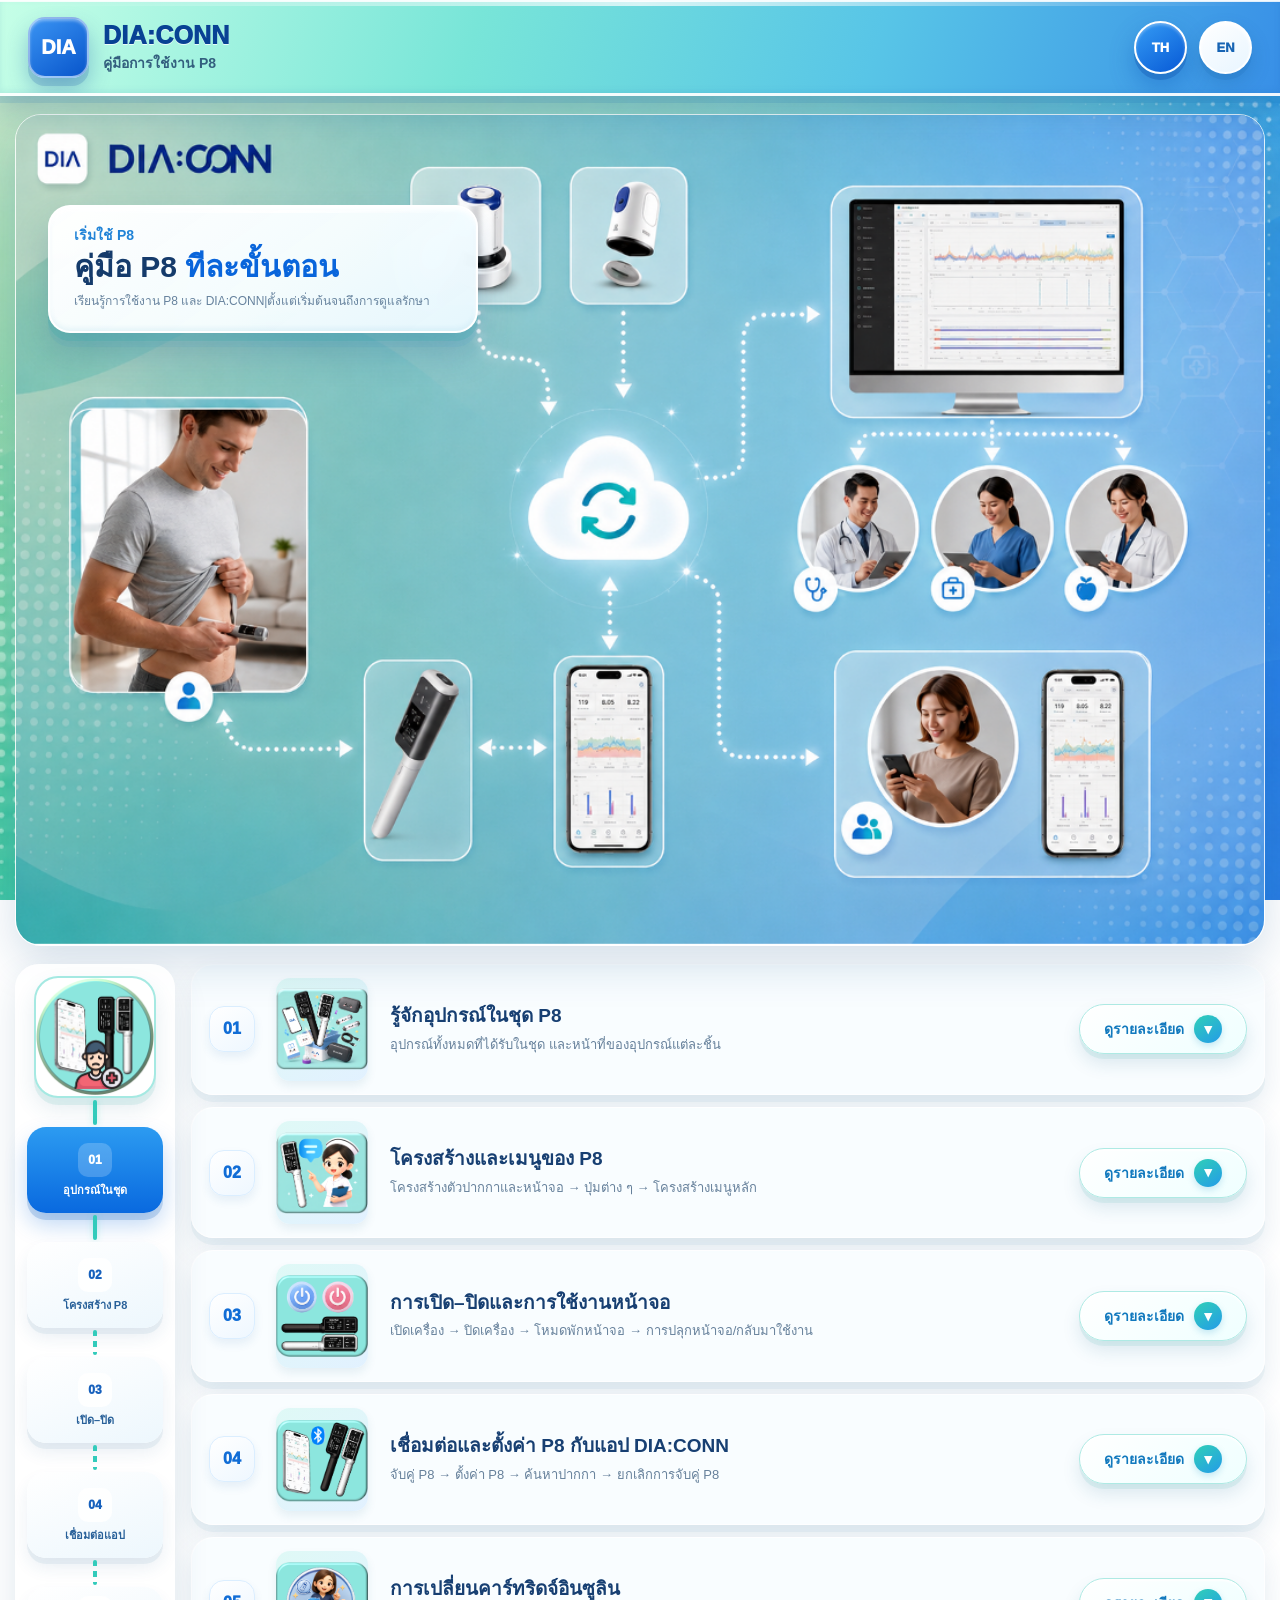
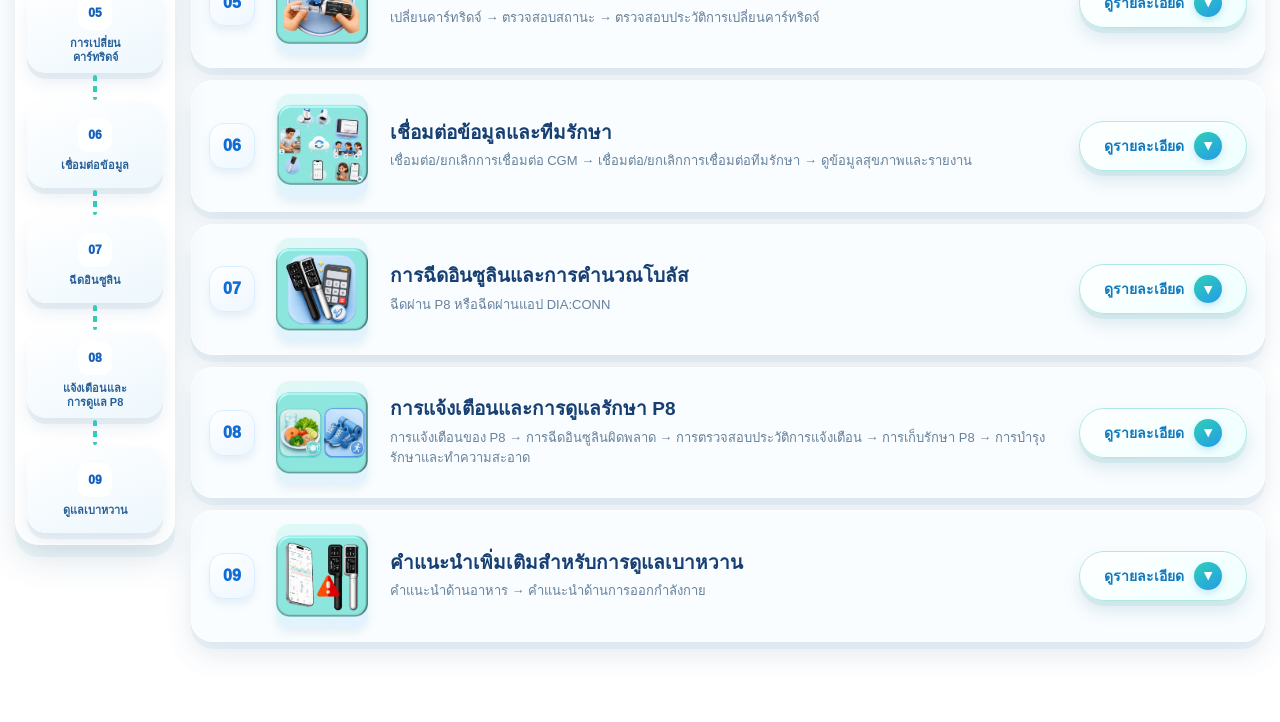
==== commit 3d3f494b: "Revert "Fix Step 06-07 external resource buttons and links" This reverts commit d327789ba2e680a5acc0" ====
--- a/index.html
+++ b/index.html
@@ -18,7 +18,7 @@
   <link rel="icon" type="image/png" href="DIA-favicon-v2.png">
   <link rel="apple-touch-icon" href="DIA-favicon-v2.png">
 
-  <link rel="stylesheet" href="style.css?v=20260831-6">
+  <link rel="stylesheet" href="style.css?v=20260831-4">
 </head>
 
 <body>
@@ -1872,7 +1872,7 @@
   </button>
 
 
-  <script src="script.js?v=20260831-6"></script>
+  <script src="script.js?v=20260831-4"></script>
 
 </body>
 </html>
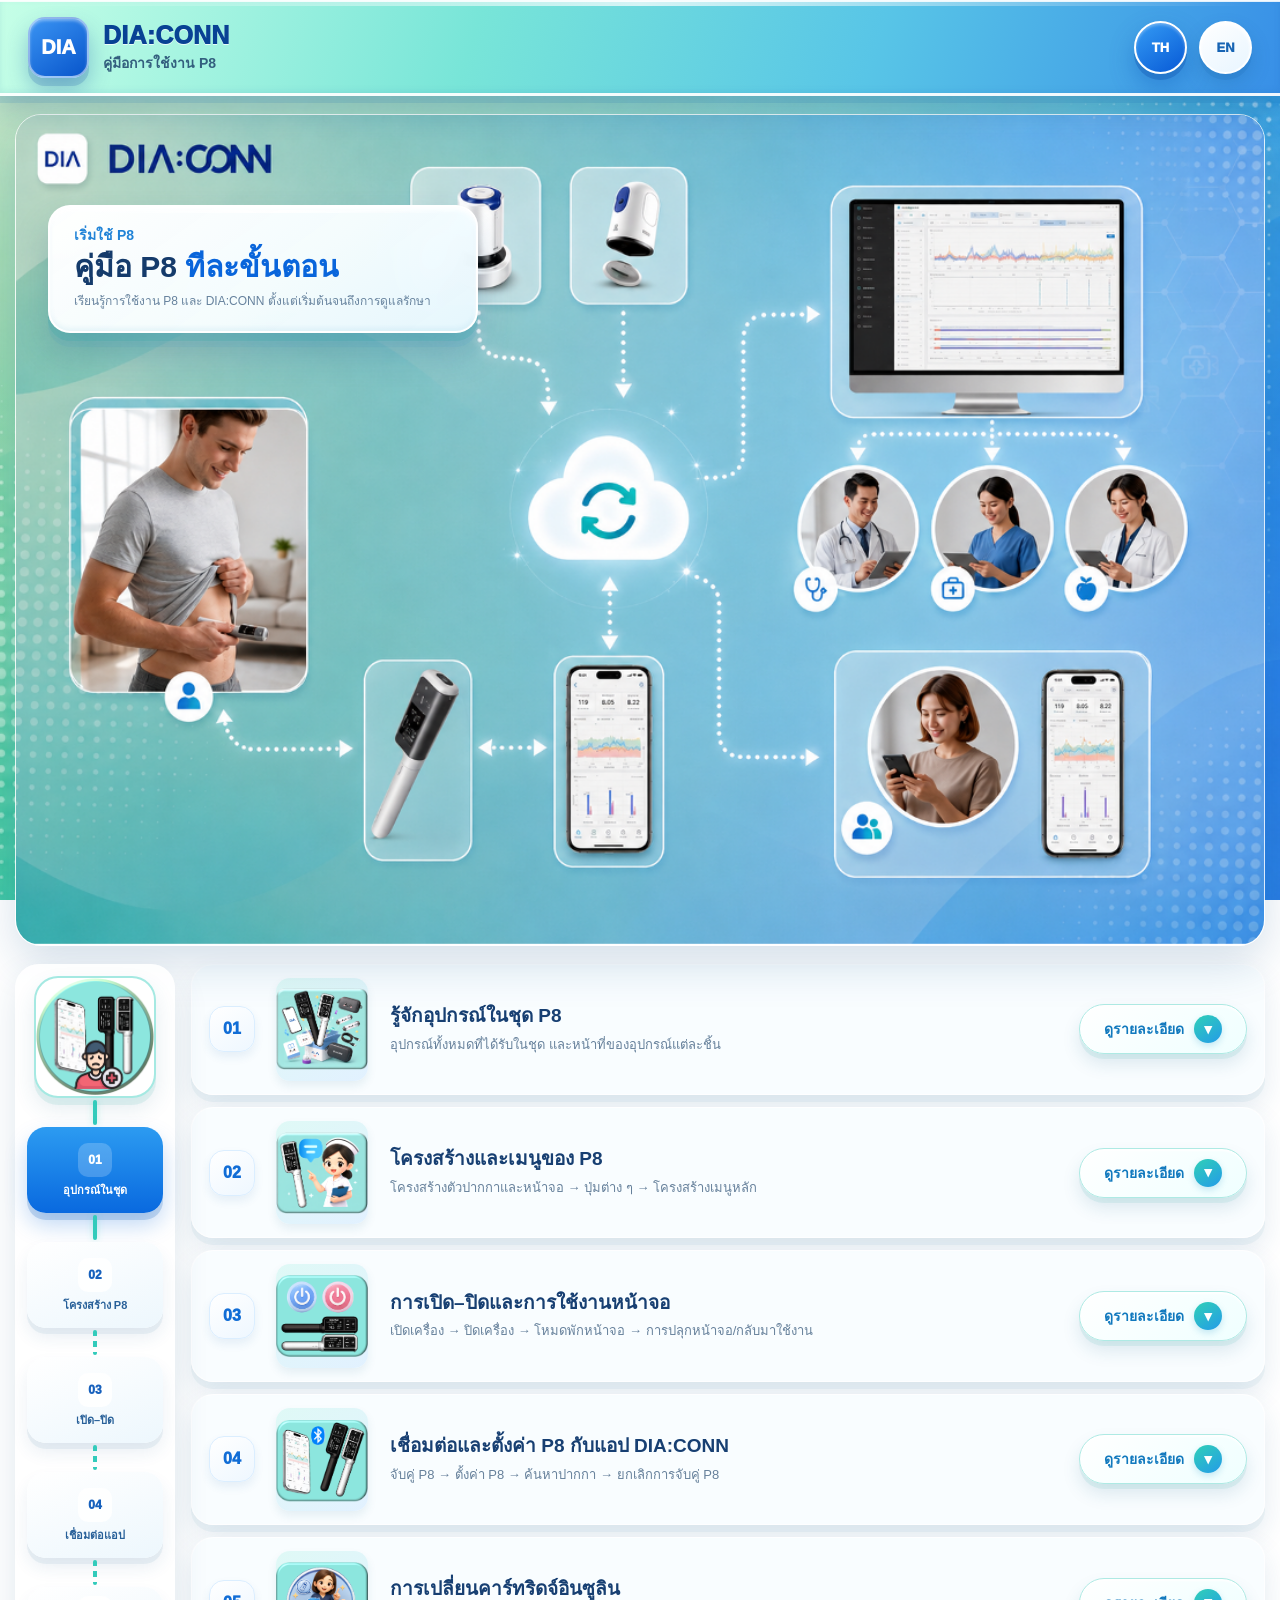
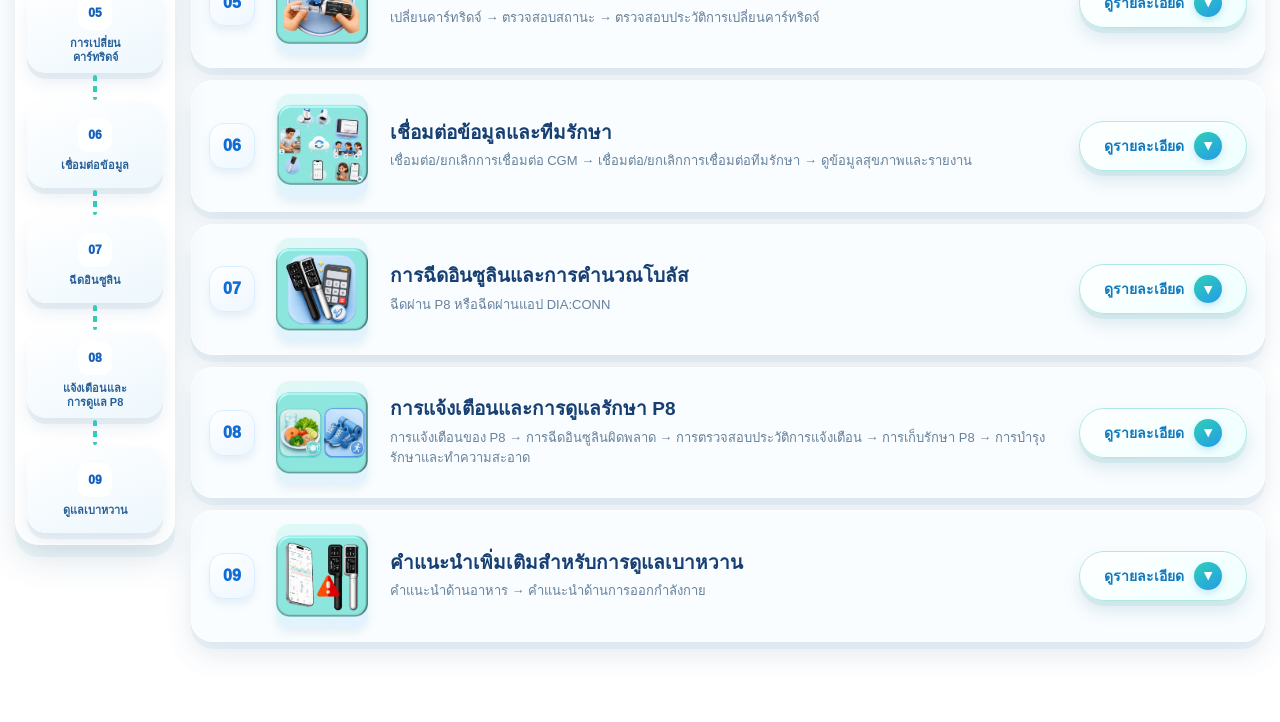
==== commit ae9d2e64: "Fix scrollbar and mobile layout" ====
--- a/index.html
+++ b/index.html
@@ -120,14 +120,12 @@
 
       </h1>
 
-      <p
-        data-th="เรียนรู้การใช้งาน P8 และ DIA:CONN|ตั้งแต่เริ่มต้นจนถึงการดูแลรักษา"
-        data-en="Learn how to use P8 and DIA:CONN|from setup through daily use and maintenance."
-      >
-        เรียนรู้การใช้งาน P8 และ DIA:CONN
-        <br>
-        ตั้งแต่เริ่มต้นจนถึงการดูแลรักษา
-      </p>
+     <p
+  data-th="เรียนรู้การใช้งาน P8 และ DIA:CONN ตั้งแต่เริ่มต้นจนถึงการดูแลรักษา"
+  data-en="Learn how to use P8 and DIA:CONN from setup through daily use and maintenance."
+>
+  เรียนรู้การใช้งาน P8 และ DIA:CONN ตั้งแต่เริ่มต้นจนถึงการดูแลรักษา
+</p>
 
     </div>
 
--- a/style.css
+++ b/style.css
@@ -919,20 +919,13 @@
 ========================================================= */
 
 .step-content {
-  max-height: 0;
-
+  display: none;
   overflow: hidden;
-
-  opacity: 0;
-
-  transition:
-    max-height .42s ease,
-    opacity .27s ease;
 }
 
 .step-card.open
 .step-content {
-  opacity: 1;
+  display: block;
 }
 
 .content-inner {
@@ -1586,6 +1579,10 @@
 .slide.missing-image
 .slide-placeholder {
   display: flex;
+}
+
+.slide-placeholder.show {
+  display: flex !important;
 }
 
 .placeholder-number {
@@ -2196,16 +2193,23 @@
 }
 
 /* Visible content scrollbar used by the current script. */
+
 .content-scrollbar {
   position: absolute !important;
-  top: 94px !important;
-  right: 35px !important;
-  bottom: 158px !important;
-  width: 32px !important;
+
+  top: 92px !important;
+  right: 31px !important;
+  bottom: 150px !important;
+
+  width: 30px !important;
+
   display: flex !important;
   justify-content: center !important;
+
   z-index: 80 !important;
+
   opacity: 1 !important;
+
   user-select: none !important;
   touch-action: none !important;
   pointer-events: auto !important;
@@ -2213,30 +2217,59 @@
 
 .content-scrollbar-track {
   position: relative !important;
-  width: 9px !important;
+
+  width: 8px !important;
   height: 100% !important;
+
   border-radius: 999px !important;
-  background: linear-gradient(180deg,#d9f7f4 0%,#d9f1f2 100%) !important;
-  border: 1px solid rgba(35,190,183,.30) !important;
-  box-shadow: inset 0 2px 5px rgba(25,151,165,.15) !important;
+
+  background:
+    linear-gradient(
+      180deg,
+      #dffaf7 0%,
+      #d6f2f4 100%
+    ) !important;
+
+  border:
+    1px solid rgba(35, 190, 183, .28) !important;
+
+  box-shadow:
+    inset 0 2px 5px rgba(25, 151, 165, .13) !important;
+
   cursor: pointer !important;
   pointer-events: auto !important;
 }
 
 .content-scrollbar-thumb {
   position: absolute !important;
+
   top: 0 !important;
   left: 50% !important;
-  width: 19px !important;
-  min-height: 72px !important;
+
+  width: 16px !important;
+
+  min-height: 34px !important;
+
   border-radius: 999px !important;
-  background: linear-gradient(180deg,#45e0d0 0%,#2fd0c4 50%,#18bfb7 100%) !important;
-  border: 2px solid rgba(255,255,255,.94) !important;
-  box-shadow:
-    0 5px 13px rgba(28,169,170,.30),
-    inset 0 2px 2px rgba(255,255,255,.50) !important;
+
+  background:
+    linear-gradient(
+      180deg,
+      #4be5d5 0%,
+      #2fd2c6 52%,
+      #18beb7 100%
+    ) !important;
+
+  border:
+    2px solid rgba(255, 255, 255, .96) !important;
+
+  box-shadow:
+    0 4px 10px rgba(28, 169, 170, .25),
+    inset 0 2px 2px rgba(255, 255, 255, .52) !important;
+
   cursor: grab !important;
   pointer-events: auto !important;
+
   will-change: transform;
 }
 
@@ -2245,7 +2278,8 @@
 }
 
 .content-scrollbar.no-scroll {
-  opacity: 1 !important;
+  opacity: .35 !important;
+  pointer-events: none !important;
 }
 
 /* ---------- Slider controls ---------- */
@@ -2398,27 +2432,27 @@
   }
 
   .hero-title {
-    left: 10px !important;
-    right: auto !important;
-    top: 28px !important;
-    bottom: auto !important;
-    width: 42% !important;
-    max-width: 150px !important;
-    padding: 7px 8px 8px !important;
-    border-radius: 13px !important;
-  }
-
-  .hero-kicker {
-    font-size: 8.5px !important;
-    line-height: 1.15 !important;
-  }
-
-  .hero-title h1 {
-    margin-top: 1px !important;
-    gap: 3px !important;
-    font-size: 13px !important;
-    line-height: 1.16 !important;
-  }
+  left: 10px !important;
+  right: auto !important;
+  top: 28px !important;
+  bottom: auto !important;
+  width: 30% !important;
+  max-width: 102px !important;
+  padding: 5px 6px 6px !important;
+  border-radius: 11px !important;
+}
+
+.hero-kicker {
+  font-size: 7px !important;
+  line-height: 1.08 !important;
+}
+
+.hero-title h1 {
+  margin-top: 1px !important;
+  gap: 2px !important;
+  font-size: 10px !important;
+  line-height: 1.10 !important;
+}
 
   .hero-title p {
     display: none !important;
@@ -2727,10 +2761,10 @@
   }
 
   .content-scrollbar-thumb {
-    width: 15px !important;
-    min-height: 56px !important;
-  }
-
+  width: 15px !important;
+  min-height: 34px !important;
+  }
+  
   .slider-footer {
     left: 8px !important;
     right: 54px !important;
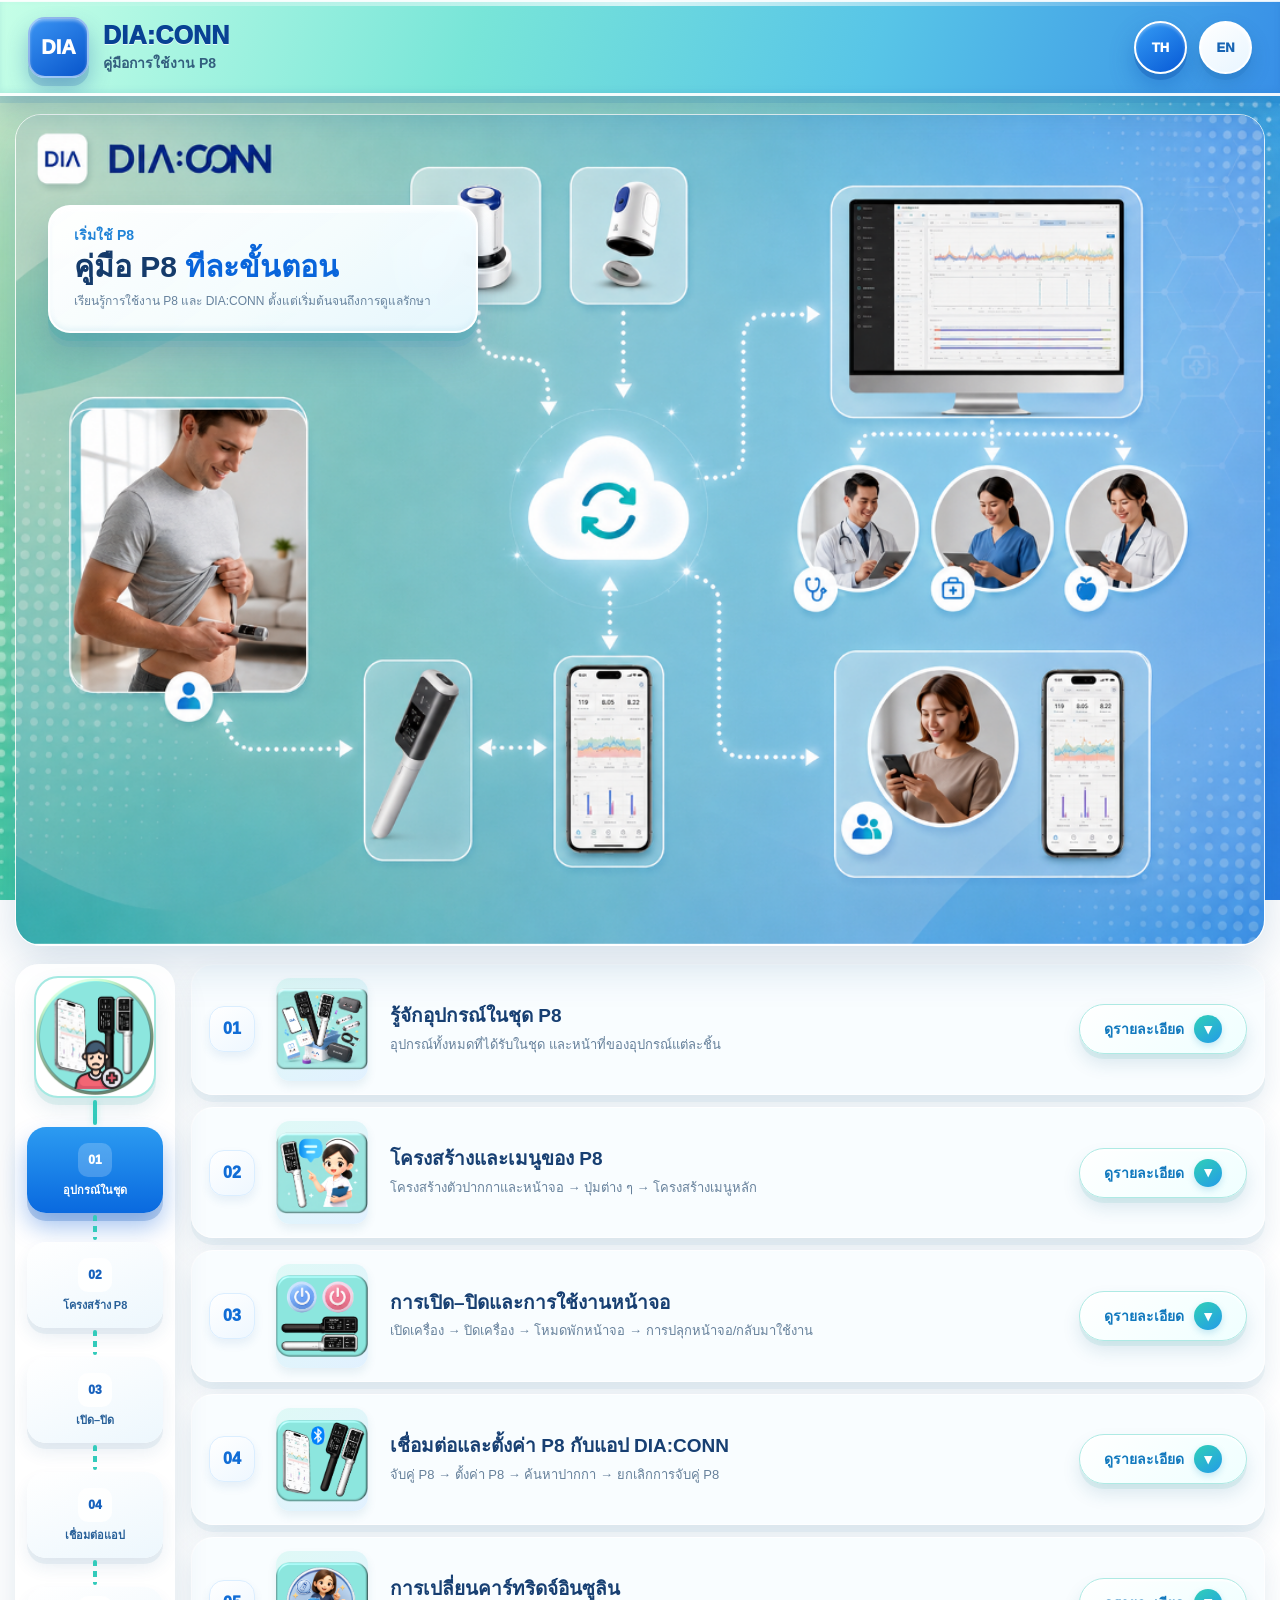
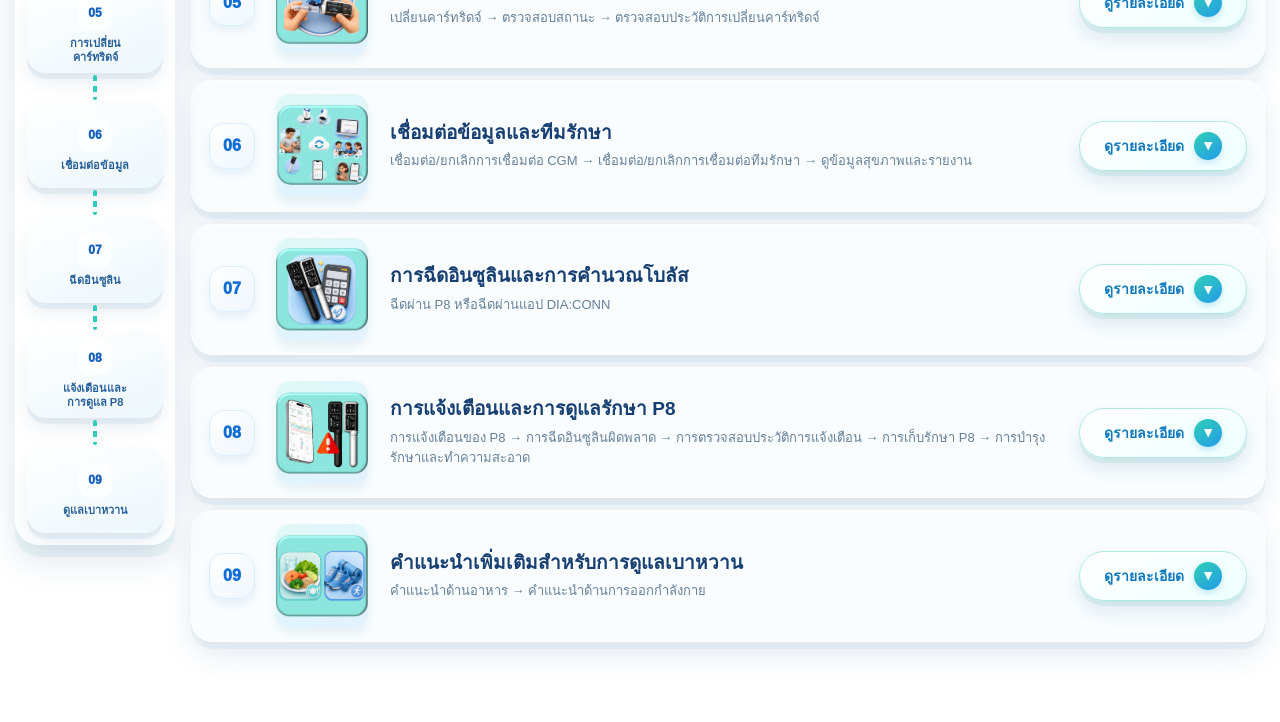
==== commit 0943293d: "Update P8 Quick Manual content, images, and layout" ====
--- a/index.html
+++ b/index.html
@@ -18,7 +18,7 @@
   <link rel="icon" type="image/png" href="DIA-favicon-v2.png">
   <link rel="apple-touch-icon" href="DIA-favicon-v2.png">
 
-  <link rel="stylesheet" href="style.css?v=20260831-4">
+  <link rel="stylesheet" href="style.css?v=20260903-1">
 </head>
 
 <body>
@@ -1870,7 +1870,7 @@
   </button>
 
 
-  <script src="script.js?v=20260831-4"></script>
+  <script src="script.js?v=20260903-1"></script>
 
 </body>
 </html>
--- a/style.css
+++ b/style.css
@@ -593,7 +593,7 @@
     180deg,
     #2c9bf1,
     #0969df
-  );
+  ) !important;
 
   box-shadow:
     0 7px 0 rgba(7,87,182,.19),
@@ -2182,7 +2182,8 @@
 
 .slide.missing-image .slide-placeholder {
   display: flex !important;
-  min-height: 980px !important;
+  min-height: 100% !important;
+  height: 100% !important;
   align-items: center !important;
   justify-content: center !important;
 }
@@ -2570,7 +2571,12 @@
   .side-step.completed .side-button,
   .side-button.active {
     color: #ffffff !important;
-    background: linear-gradient(145deg,#35cfbb 0%,#24bfc8 48%,#218fe6 100%) !important;
+    background:
+  linear-gradient(
+    180deg,
+    #2c9bf1,
+    #0969df
+  ) !important;
     box-shadow:
       0 6px 0 rgba(28,151,169,.12),
       0 10px 18px rgba(25,132,187,.20) !important;
@@ -2696,14 +2702,22 @@
   }
 
   .subnav {
-    gap: 7px !important;
-    margin: 8px 0 10px !important;
+  display: flex !important;
+  flex-wrap: wrap !important;
+  overflow-x: visible !important;
+  gap: 8px !important;
+  margin: 8px 0 10px !important;
   }
 
   .subnav-btn {
-    min-height: 40px !important;
-    padding: 0 12px !important;
-    font-size: 12px !important;
+  flex: 1 1 calc(50% - 8px) !important;
+  min-width: 0 !important;
+  min-height: 40px !important;
+  padding: 7px 10px !important;
+  white-space: normal !important;
+  text-align: center !important;
+  line-height: 1.25 !important;
+  font-size: 12px !important;
   }
 
   /* ---------- Inner manual slider ---------- */
@@ -2731,7 +2745,8 @@
   }
 
   .slide.missing-image .slide-placeholder {
-    min-height: 700px !important;
+  min-height: 100% !important;
+  height: 100% !important;
   }
 
   .slider-button {
@@ -2746,23 +2761,23 @@
   }
 
   .slider-button.next {
-    bottom: 70px !important;
+  bottom: 88px !important;
   }
 
   .content-scrollbar {
-    top: 62px !important;
-    right: 13px !important;
-    bottom: 124px !important;
-    width: 24px !important;
+  top: 62px !important;
+  right: 12px !important;
+  bottom: 142px !important;
+  width: 20px !important;
   }
 
   .content-scrollbar-track {
-    width: 7px !important;
+  width: 6px !important;
   }
 
   .content-scrollbar-thumb {
-  width: 15px !important;
-  min-height: 34px !important;
+  width: 13px !important;
+  min-height: 30px !important;
   }
   
   .slider-footer {
@@ -2909,6 +2924,243 @@
 
 .slide-images .slide-image + .slide-image {
   margin-top: 0;
+}
+
+/* =========================================================
+   RESOURCE CARD BUTTONS
+   STEP 06 / STEP 07
+========================================================= */
+
+.resource-links {
+  display: grid;
+  grid-template-columns: repeat(2, minmax(0, 1fr));
+  gap: 14px;
+  width: 100%;
+  margin-top: 12px;
+}
+
+.resource-card {
+  min-height: 108px;
+
+  display: grid;
+  grid-template-columns:
+    70px
+    minmax(0, 1fr)
+    44px;
+
+  align-items: center;
+  gap: 14px;
+
+  padding: 16px 18px;
+
+  text-decoration: none;
+
+  border-radius: 22px;
+
+  border:
+    2px solid
+    rgba(137, 221, 225, .72);
+
+  color: #164f84;
+
+  background:
+  linear-gradient(
+    145deg,
+    #C0F3E8 0%,
+    #A9EDDF 52%,
+    #96E5D8 100%
+  ) !important;
+
+  box-shadow:
+  0 9px 0 rgba(35, 137, 154, .32),
+  0 17px 27px rgba(22, 91, 119, .26),
+  inset 0 3px 4px rgba(255,255,255,.25),
+  inset 0 -6px 8px rgba(24, 116, 139, .20);
+
+  transition:
+    transform .18s ease,
+    box-shadow .18s ease,
+    border-color .18s ease;
+}
+
+.resource-card:hover {
+  transform:
+    translateY(-3px);
+
+  border-color:
+    rgba(53, 200, 194, .9);
+
+  box-shadow:
+    0 9px 0
+      rgba(45, 174, 181, .12),
+    0 18px 30px
+      rgba(37, 103, 149, .18),
+    inset 0 2px 3px
+      rgba(255,255,255,1);
+}
+
+.resource-card:active {
+  transform:
+    translateY(1px);
+}
+
+.resource-card-icon {
+  width: 64px;
+  height: 64px;
+
+  display: grid;
+  place-items: center;
+
+  border-radius: 18px;
+
+  color: #ffffff;
+
+  font-weight: 950;
+
+  background:
+    linear-gradient(
+      145deg,
+      #3ad2bd 0%,
+      #27bfc6 48%,
+      #268fe6 100%
+    );
+
+  box-shadow:
+    0 6px 0
+      rgba(25, 139, 169, .12),
+    0 10px 18px
+      rgba(30, 125, 177, .18),
+    inset 0 2px 3px
+      rgba(255,255,255,.40);
+}
+
+.resource-card-copy {
+  min-width: 0;
+
+  display: flex;
+  flex-direction: column;
+
+  gap: 5px;
+}
+
+.resource-card-title {
+  color: #073b5c;
+
+  font-size: 16px;
+  font-weight: 950;
+  line-height: 1.35;
+
+  overflow-wrap: anywhere;
+}
+
+.resource-card-subtitle {
+  color: #174f68;
+
+  font-size: 12px;
+  font-weight: 850;
+  line-height: 1.4;
+}
+
+.resource-card-arrow {
+  width: 38px;
+  height: 38px;
+
+  display: grid;
+  place-items: center;
+
+  justify-self: end;
+
+  border-radius: 50%;
+
+  color: #ffffff;
+
+  background:
+    linear-gradient(
+      145deg,
+      #37d1bd,
+      #2494e6
+    );
+
+  box-shadow:
+    0 5px 10px
+      rgba(30, 145, 182, .22);
+
+  font-size: 20px;
+  font-weight: 950;
+}
+
+.resource-card-disabled {
+  opacity: .48;
+  cursor: default;
+  pointer-events: none;
+}
+
+.resource-card-icon-image {
+  display: block;
+
+  width: 100%;
+  height: 100%;
+
+  object-fit: contain;
+
+  filter:
+    drop-shadow(
+      0 5px 6px rgba(31, 84, 128, .18)
+    );
+}
+
+/* =========================================================
+   RESOURCE BUTTONS — MOBILE
+========================================================= */
+
+@media (max-width: 760px) {
+
+  .resource-links {
+    grid-template-columns: 1fr;
+    gap: 10px;
+    margin-top: 10px;
+  }
+
+  .resource-card {
+    min-height: 92px;
+
+    grid-template-columns:
+      54px
+      minmax(0,1fr)
+      34px;
+
+    gap: 10px;
+
+    padding:
+      12px 12px;
+
+    border-radius: 18px;
+  }
+
+  .resource-card-icon {
+    width: 52px;
+    height: 52px;
+
+    border-radius: 15px;
+  }
+
+  .resource-card-title {
+    font-size: 13px;
+    line-height: 1.3;
+  }
+
+  .resource-card-subtitle {
+    font-size: 10.5px;
+    line-height: 1.3;
+  }
+
+  .resource-card-arrow {
+    width: 32px;
+    height: 32px;
+
+    font-size: 17px;
+  }
+
 }
 
 /* =========================================================
@@ -2981,20 +3233,12 @@
   }
 
   .resource-links {
-    width: 100%;
-    justify-content: flex-start;
-    gap: 6px;
-    overflow-x: auto;
-    overflow-y: hidden;
-    flex-wrap: nowrap;
-    padding: 1px 0 5px;
-    scrollbar-width: none;
-    -webkit-overflow-scrolling: touch;
-  }
-
-  .resource-links::-webkit-scrollbar {
-    display: none;
-  }
+  width: 100%;
+  grid-template-columns: 1fr;
+  gap: 10px;
+  overflow: visible;
+  padding: 0;
+}
 
   .resource-link {
     min-width: 144px;
@@ -3002,14 +3246,14 @@
   }
 
   .back-top {
-    right: 16px;
-    bottom: calc(82px + env(safe-area-inset-bottom));
-    width: 58px;
-    height: 58px;
-    font-size: 27px;
-  }
-}
-
+  left: 16px;
+  right: auto;
+  bottom: calc(82px + env(safe-area-inset-bottom));
+  width: 58px;
+  height: 58px;
+  font-size: 27px;
+  }
+}
 @media (max-width: 390px) {
   .resource-link {
     min-width: 132px;
@@ -3017,9 +3261,274 @@
   }
 
   .back-top {
-    right: 14px;
-    width: 56px;
-    height: 56px;
-    font-size: 26px;
-  }
+  left: 14px;
+  right: auto;
+
+  bottom: calc(18px + env(safe-area-inset-bottom));
+
+  width: 44px;
+  height: 44px;
+
+  font-size: 21px;
+}
+
+}
+
+
+/* =========================================================
+   YOUTUBE VIDEO / PLAYLIST CARDS
+   STEP 01–03
+========================================================= */
+
+.youtube-links {
+  width: 100%;
+  display: grid;
+  grid-template-columns: repeat(2, minmax(0, 1fr));
+  gap: 12px;
+  margin-top: 16px;
+}
+
+.youtube-links-playlist {
+  margin-top: 12px;
+}
+
+.youtube-card {
+  min-width: 0;
+  min-height: 92px;
+  display: grid;
+  grid-template-columns: 60px minmax(0, 1fr) 40px;
+  align-items: center;
+  gap: 13px;
+  padding: 14px 16px;
+  border: 2px solid rgba(118, 197, 242, .72);
+  border-radius: 21px;
+  color: #123f6b;
+  text-decoration: none;
+  background:
+    linear-gradient(
+      145deg,
+      #eefaff 0%,
+      #d9f2ff 52%,
+      #c9eaff 100%
+    );
+  box-shadow:
+    0 7px 0 rgba(72, 155, 207, .18),
+    0 14px 25px rgba(37, 105, 158, .16),
+    inset 0 3px 4px rgba(255, 255, 255, .82),
+    inset 0 -4px 7px rgba(76, 157, 211, .10);
+  transition:
+    transform .18s ease,
+    box-shadow .18s ease,
+    border-color .18s ease;
+}
+
+.youtube-card:hover {
+  transform: translateY(-3px);
+  border-color: rgba(48, 157, 224, .92);
+  box-shadow:
+    0 9px 0 rgba(72, 155, 207, .16),
+    0 19px 30px rgba(37, 105, 158, .20),
+    inset 0 3px 4px rgba(255, 255, 255, .92);
+}
+
+.youtube-card:active {
+  transform: translateY(1px);
+}
+
+.youtube-card:focus-visible {
+  outline: 4px solid rgba(34, 145, 224, .28);
+  outline-offset: 3px;
+}
+
+.youtube-card-icon {
+  width: 58px;
+  height: 58px;
+  display: grid;
+  place-items: center;
+  overflow: hidden;
+  border-radius: 16px;
+  background: #ffffff;
+  box-shadow:
+    0 7px 14px rgba(31, 100, 152, .18),
+    inset 0 2px 3px rgba(255, 255, 255, .86);
+}
+
+.youtube-card-icon img {
+  display: block;
+  width: 100%;
+  height: 100%;
+  object-fit: contain;
+}
+
+.youtube-card-copy {
+  min-width: 0;
+  display: flex;
+  flex-direction: column;
+  gap: 4px;
+}
+
+.youtube-card-copy strong {
+  color: #0b426f;
+  font-size: 15px;
+  font-weight: 950;
+  line-height: 1.35;
+  overflow-wrap: anywhere;
+}
+
+.youtube-card-copy small {
+  color: #39739d;
+  font-size: 11px;
+  font-weight: 850;
+  line-height: 1.25;
+}
+
+.youtube-card-arrow {
+  width: 38px;
+  height: 38px;
+  display: grid;
+  place-items: center;
+  justify-self: end;
+  border-radius: 50%;
+  color: #ffffff;
+  background: linear-gradient(145deg, #48cbe2, #238fe2);
+  box-shadow: 0 6px 12px rgba(31, 130, 193, .24);
+  font-size: 20px;
+  font-weight: 950;
+}
+
+.youtube-card-playlist {
+  border-style: dashed;
+  background:
+    linear-gradient(
+      145deg,
+      #f4fbff 0%,
+      #e7f6ff 54%,
+      #d7efff 100%
+    );
+}
+
+
+/* iPad portrait and smaller tablets */
+@media (max-width: 1024px) {
+  .youtube-links {
+    gap: 10px;
+  }
+
+  .youtube-card {
+    grid-template-columns: 54px minmax(0, 1fr) 36px;
+    min-height: 86px;
+    padding: 12px 14px;
+  }
+
+  .youtube-card-icon {
+    width: 52px;
+    height: 52px;
+  }
+
+  .youtube-card-arrow {
+    width: 34px;
+    height: 34px;
+  }
+}
+
+
+/* Phones */
+@media (max-width: 760px) {
+  .youtube-links {
+    grid-template-columns: 1fr;
+    gap: 10px;
+    margin-top: 12px;
+  }
+
+  .youtube-card {
+    min-height: 78px;
+    grid-template-columns: 48px minmax(0, 1fr) 32px;
+    gap: 10px;
+    padding: 11px 12px;
+    border-radius: 17px;
+  }
+
+  .youtube-card-icon {
+    width: 46px;
+    height: 46px;
+    border-radius: 13px;
+  }
+
+  .youtube-card-copy strong {
+    font-size: 13px;
+  }
+
+  .youtube-card-copy small {
+    font-size: 10px;
+  }
+
+  .youtube-card-arrow {
+    width: 30px;
+    height: 30px;
+    font-size: 16px;
+  }
+}
+
+
+@media (max-width: 390px) {
+  .youtube-card {
+    grid-template-columns: 43px minmax(0, 1fr) 28px;
+    gap: 8px;
+    padding: 10px;
+  }
+
+  .youtube-card-icon {
+    width: 41px;
+    height: 41px;
+  }
+
+  .youtube-card-arrow {
+    width: 27px;
+    height: 27px;
+    font-size: 14px;
+  }
+}
+/* =========================================================
+   STEP 01–03: SHOW EACH POWERPOINT IMAGE IN FULL
+========================================================= */
+
+.slide.fit-full-image .slide-images {
+  width: 100%;
+  height: 100%;
+  min-height: 100%;
+
+  display: flex;
+  align-items: center;
+  justify-content: center;
+
+  padding: 6px;
+}
+
+.slide.fit-full-image .slide-image {
+  width: auto !important;
+  height: auto !important;
+
+  max-width: 100% !important;
+  max-height: 100% !important;
+
+  object-fit: contain !important;
+  object-position: center !important;
+}
+
+.slide.fit-full-image .youtube-links {
+  width: calc(100% - 28px);
+  margin: 14px;
+}
+
+@media (max-width: 760px) {
+
+  .slide.fit-full-image .slide-images {
+    padding: 4px;
+  }
+
+  .slide.fit-full-image .youtube-links {
+    width: calc(100% - 20px);
+    margin: 10px;
+  }
+
 }
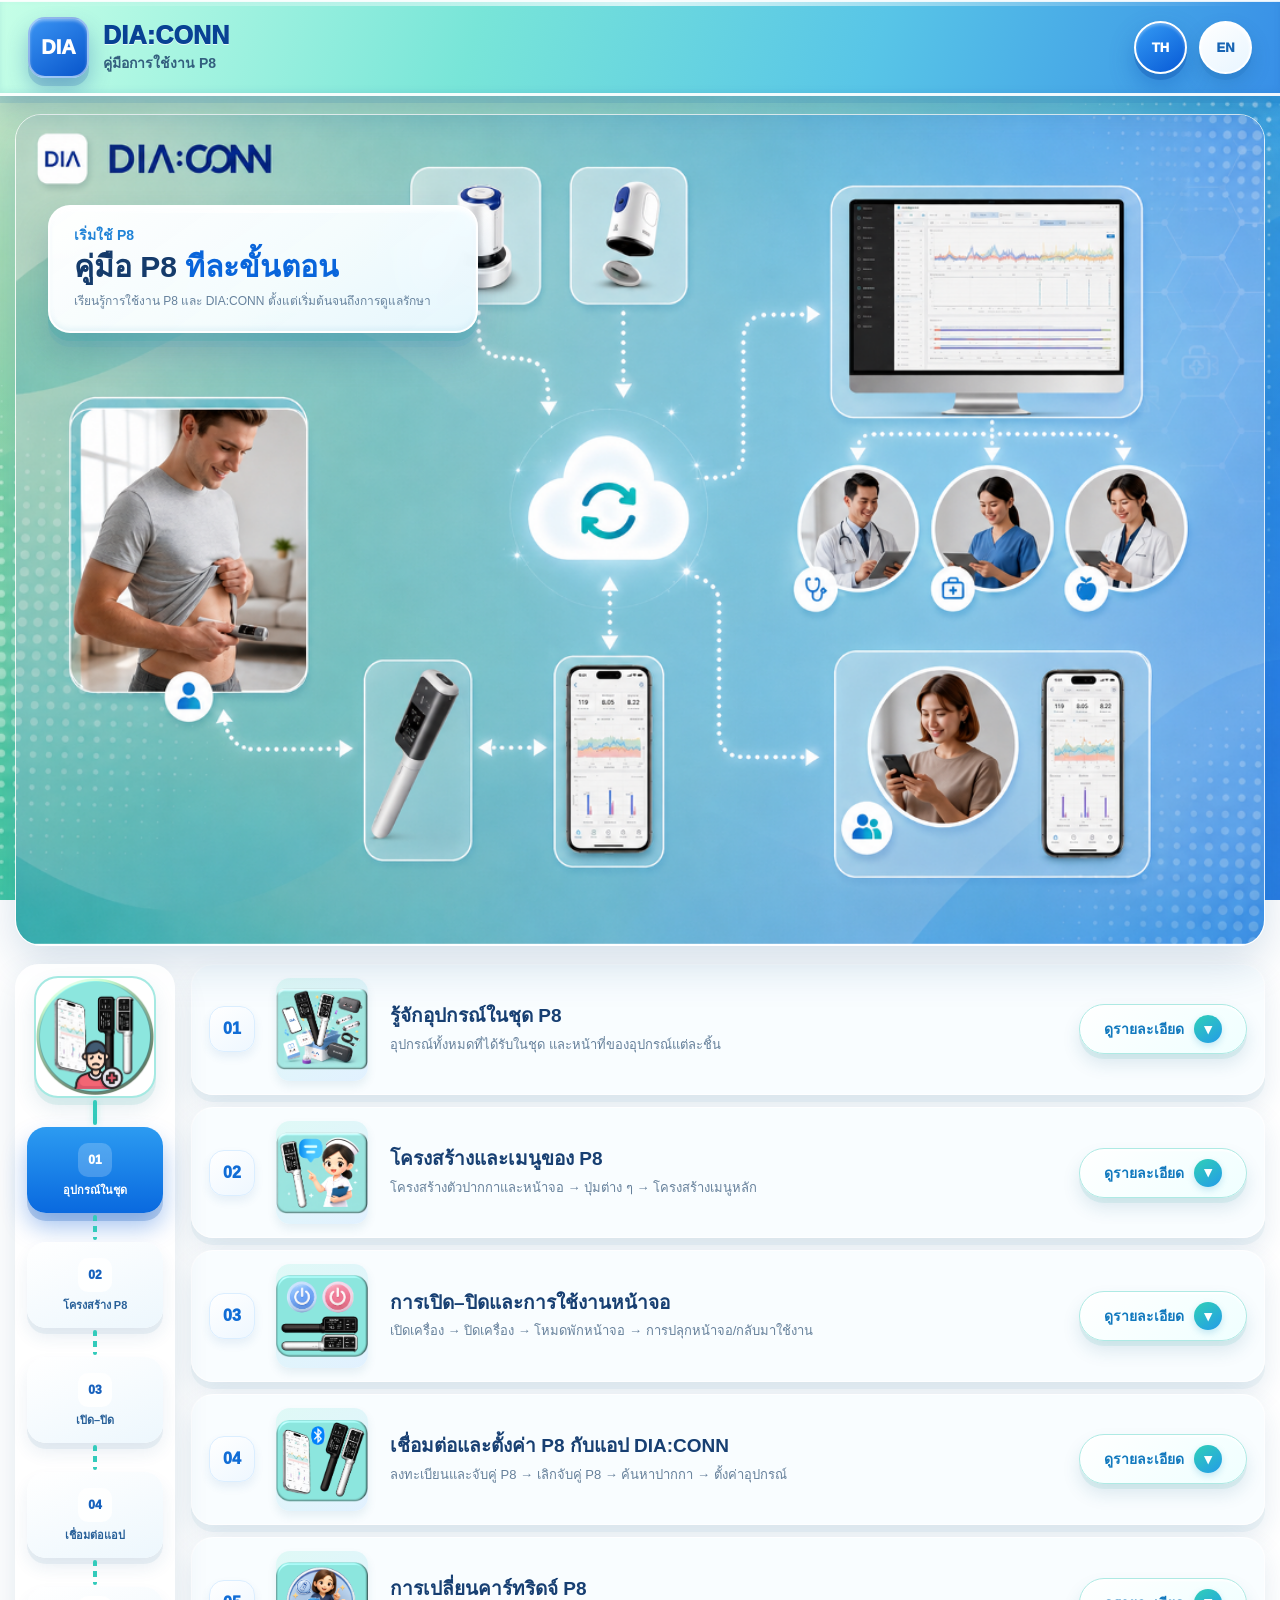
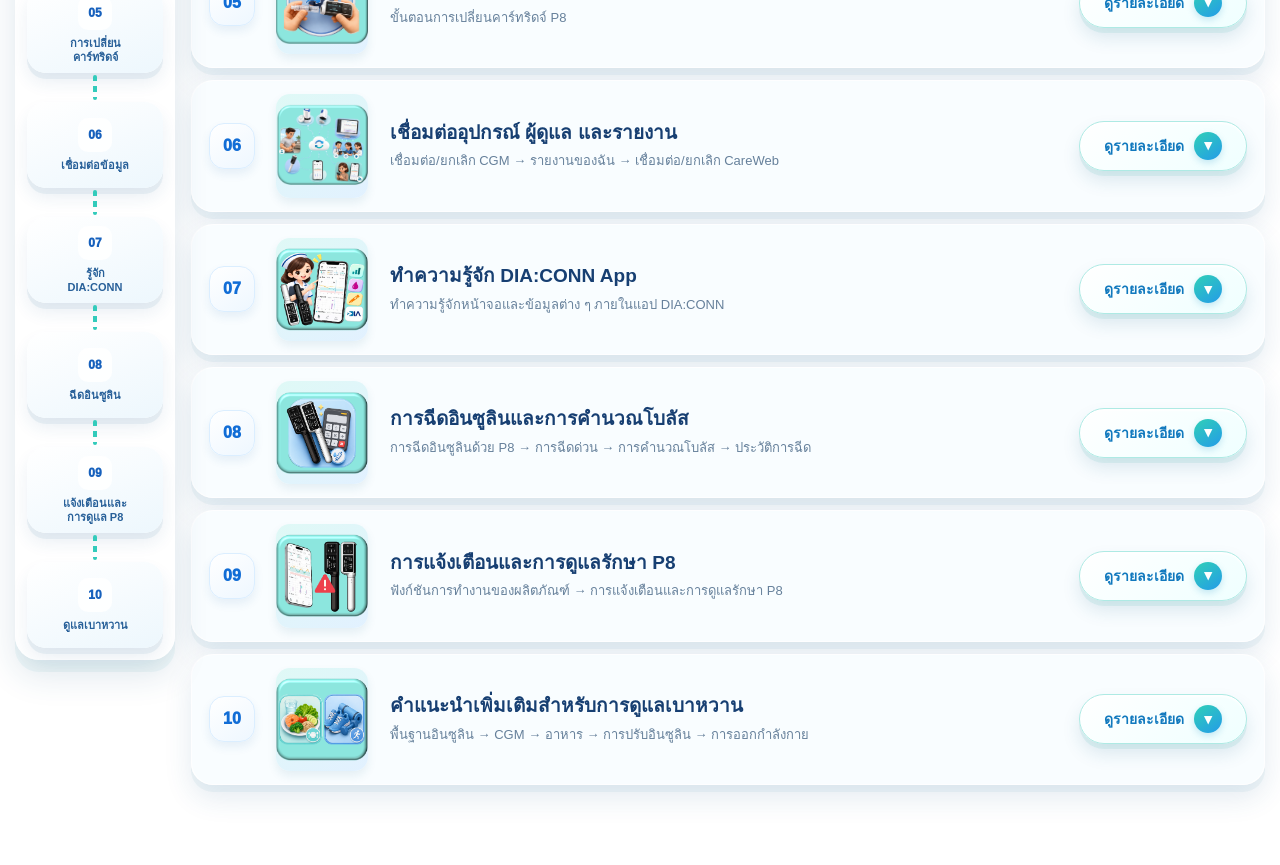
==== commit 8ead0200: "Add Step 10 diabetes care content and update P8 manual Added Step 10 TH/EN content images, updated S" ====
--- a/index.html
+++ b/index.html
@@ -18,7 +18,7 @@
   <link rel="icon" type="image/png" href="DIA-favicon-v2.png">
   <link rel="apple-touch-icon" href="DIA-favicon-v2.png">
 
-  <link rel="stylesheet" href="style.css?v=20260903-1">
+  <link rel="stylesheet" href="style.css?v=20260923-step10-10slides">
 </head>
 
 <body>
@@ -1870,7 +1870,7 @@
   </button>
 
 
-  <script src="script.js?v=20260903-1"></script>
+  <script src="script.js?v=20260923-step10-10slides"></script>
 
 </body>
 </html>
--- a/style.css
+++ b/style.css
@@ -3494,8 +3494,8 @@
 
 .slide.fit-full-image .slide-images {
   width: 100%;
-  height: 100%;
-  min-height: 100%;
+  height: calc(100% - 58px);
+  min-height: 0;
 
   display: flex;
   align-items: center;
@@ -3523,7 +3523,26 @@
 @media (max-width: 760px) {
 
   .slide.fit-full-image .slide-images {
-    padding: 4px;
+    width: 100%;
+    height: auto;
+    min-height: 0;
+
+    display: flex;
+    align-items: flex-start;
+    justify-content: center;
+
+    padding: 4px 10px 10px;
+  }
+
+  .slide.fit-full-image .slide-image {
+    width: 100% !important;
+    height: auto !important;
+
+    max-width: 100% !important;
+    max-height: none !important;
+
+    object-fit: contain !important;
+    object-position: top center !important;
   }
 
   .slide.fit-full-image .youtube-links {
@@ -3531,4 +3550,1750 @@
     margin: 10px;
   }
 
+}
+/* =========================================================
+   CENTER LAST YOUTUBE CARD WHEN VIDEO COUNT IS ODD
+========================================================= */
+
+@media (min-width: 761px) {
+
+  .youtube-links > .youtube-card:last-child:nth-child(odd) {
+    grid-column: 1 / -1;
+    width: calc(50% - 6px);
+    justify-self: center;
+  }
+
+}
+/* VIDEO SCROLL MESSAGE - MOBILE ONLY */
+@media (max-width: 760px) {
+  .video-scroll-message {
+    font-size: 14px !important;
+    line-height: 1.4 !important;
+    margin: 8px 0 10px !important;
+  }
+}
+
+/* IMAGE ZOOM HINT - MOBILE ONLY */
+
+.image-zoom-hint {
+  display: none;
+}
+
+@media (max-width: 760px) {
+
+  .image-zoom-hint {
+    display: block;
+    margin: 8px 6px 10px;
+    text-align: center;
+    color: #06427f;
+    font-size: 14px;
+    font-weight: 800;
+    line-height: 1.4;
+  }
+
+}
+/* =========================================================
+   STEP 04–06 NAVIGATION — RESPONSIVE / SHOW ALL TOPICS
+========================================================= */
+
+.manual-toolbar {
+  width: 100%;
+  overflow: visible !important;
+}
+
+.manual-toolbar .subnav,
+.subnav {
+  width: 100%;
+  display: flex !important;
+  flex-wrap: wrap !important;
+  align-items: stretch !important;
+  justify-content: flex-start !important;
+  gap: 10px !important;
+  overflow-x: visible !important;
+  overflow-y: visible !important;
+  white-space: normal !important;
+  margin: 10px 0 14px !important;
+  padding: 0 !important;
+}
+
+.subnav-btn {
+  flex: 0 1 auto !important;
+  max-width: 100% !important;
+  min-height: 44px !important;
+  height: auto !important;
+  padding: 9px 16px !important;
+  white-space: normal !important;
+  overflow-wrap: anywhere !important;
+  text-align: center !important;
+  line-height: 1.25 !important;
+}
+
+@media (max-width: 1024px) {
+
+  .manual-toolbar .subnav,
+  .subnav {
+    gap: 8px !important;
+  }
+
+  .subnav-btn {
+    flex: 1 1 calc(33.333% - 8px) !important;
+    min-width: 180px !important;
+    font-size: 13px !important;
+    padding: 8px 12px !important;
+  }
+
+}
+
+@media (max-width: 760px) {
+
+  .manual-toolbar {
+    display: block !important;
+    width: 100% !important;
+  }
+
+  .manual-toolbar .subnav,
+  .subnav {
+    width: 100% !important;
+    display: grid !important;
+    grid-template-columns: repeat(2, minmax(0, 1fr)) !important;
+    gap: 8px !important;
+    margin: 8px 0 12px !important;
+    overflow: visible !important;
+  }
+
+  .subnav-btn {
+    width: 100% !important;
+    min-width: 0 !important;
+    min-height: 44px !important;
+    padding: 8px 8px !important;
+    font-size: 12px !important;
+    line-height: 1.25 !important;
+    white-space: normal !important;
+  }
+
+}
+
+@media (max-width: 390px) {
+
+  .manual-toolbar .subnav,
+  .subnav {
+    grid-template-columns: 1fr !important;
+  }
+
+}
+/* =========================================================
+   STEP 04–06
+   SHOW EACH GUIDE IMAGE AS A COMPLETE SLIDE
+========================================================= */
+
+#step04 .slide-images,
+#step05 .slide-images,
+#step06 .slide-images {
+  width: 100% !important;
+
+  display: flex !important;
+  flex-direction: column !important;
+  align-items: center !important;
+  justify-content: flex-start !important;
+
+  gap: 14px !important;
+
+  padding: 8px !important;
+}
+
+
+/* ---------- PC ---------- */
+
+#step04 .slide-image,
+#step05 .slide-image,
+#step06 .slide-image {
+  display: block !important;
+
+  width: auto !important;
+  height: auto !important;
+
+  max-width: 100% !important;
+  max-height: 520px !important;
+
+  object-fit: contain !important;
+  object-position: top center !important;
+
+  margin: 0 auto !important;
+}
+
+
+/* ---------- iPad / Tablet ---------- */
+
+@media (max-width: 1024px) {
+
+  #step04 .slide-image,
+  #step05 .slide-image,
+  #step06 .slide-image {
+    width: auto !important;
+    height: auto !important;
+
+    max-width: 100% !important;
+    max-height: 480px !important;
+
+    object-fit: contain !important;
+  }
+
+}
+
+
+/* ---------- Phone ---------- */
+
+@media (max-width: 760px) {
+
+  #step04 .slide-images,
+  #step05 .slide-images,
+  #step06 .slide-images {
+    padding: 4px !important;
+    gap: 10px !important;
+  }
+
+  #step04 .slide-image,
+  #step05 .slide-image,
+  #step06 .slide-image {
+    width: auto !important;
+    height: auto !important;
+
+    max-width: 100% !important;
+    max-height: 390px !important;
+
+    object-fit: contain !important;
+    object-position: top center !important;
+
+    margin: 0 auto !important;
+  }
+
+}
+/* =========================================================
+   STEP 04 — MOBILE TALL VIEW
+   Extra space for Registration & P8 Pairing (2 images)
+========================================================= */
+
+@media (max-width: 760px) {
+
+  #step04 .slider-viewport,
+  #step04 .slide,
+  #step04 .slide-scroll {
+    height: 650px !important;
+  }
+
+  #step04 .slide {
+    flex: 0 0 650px !important;
+  }
+
+}
+
+/* =========================================================
+   STEP 06 — RESPONSIVE MULTI-IMAGE VIEW
+   Show the first guide image completely on initial view
+========================================================= */
+
+
+/* =========================================================
+   PC
+========================================================= */
+
+#step06 .slider-viewport,
+#step06 .slide,
+#step06 .slide-scroll,
+#step07 .slider-viewport,
+#step07 .slide,
+#step07 .slide-scroll,
+#step08 .slider-viewport,
+#step08 .slide,
+#step08 .slide-scroll {
+  height: 560px !important;
+}
+
+#step06 .slide,
+#step07 .slide,
+#step08 .slide {
+  flex: 0 0 560px !important;
+}
+
+/* Guide message above image */
+
+#step06 .multi-image-guide-hint,
+#step07 .multi-image-guide-hint,
+#step08 .multi-image-guide-hint {
+  width: 100%;
+
+  display: flex;
+  align-items: center;
+  justify-content: flex-start;
+
+  gap: 18px;
+
+  margin: 0 0 2px !important;
+  padding: 2px 8px !important;
+
+  font-size: 15px;
+  font-weight: 850;
+  line-height: 1.25;
+
+  color: #06427f;
+}
+
+
+#step06 .multi-image-scroll-text,
+#step07 .multi-image-scroll-text,
+#step08 .multi-image-scroll-text {
+  display: inline-block;
+
+  margin: 0;
+
+  font-size: inherit;
+  font-weight: 850;
+
+  color: #06427f;
+}
+
+
+/* Remove unnecessary space above/below Step 06 images */
+
+#step06 .slide-images,
+#step07 .slide-images,
+#step08 .slide-images {
+  width: 100% !important;
+
+  display: flex !important;
+  flex-direction: column !important;
+  align-items: center !important;
+
+  gap: 14px !important;
+
+  padding: 0 8px 8px !important;
+
+  transform: none !important;
+}
+
+
+/* Keep the FIRST image completely visible */
+
+#step06 .slide-image,
+#step07 .slide-image,
+#step08 .slide-image {
+  display: block !important;
+
+  width: auto !important;
+  height: auto !important;
+
+  max-width: 100% !important;
+  max-height: 500px !important;
+
+  object-fit: contain !important;
+  object-position: top center !important;
+
+  margin: 0 auto !important;
+}
+
+
+/* =========================================================
+   iPad / Tablet
+========================================================= */
+
+@media (max-width: 1024px) {
+
+  #step06 .slider-viewport,
+  #step06 .slide,
+  #step06 .slide-scroll,
+  #step07 .slider-viewport,
+  #step07 .slide,
+  #step07 .slide-scroll {
+    height: 520px !important;
+  }
+
+  #step06 .slide,
+  #step07 .slide {
+    flex: 0 0 520px !important;
+  }
+
+  #step06 .slide-image,
+  #step07 .slide-image {
+    max-height: 460px !important;
+  }
+
+  #step06 .multi-image-guide-hint,
+  #step07 .multi-image-guide-hint {
+    gap: 12px;
+
+    margin: 0 0 2px !important;
+    padding: 2px 6px !important;
+
+    font-size: 14px;
+  }
+
+}
+
+
+/* =========================================================
+   Phone
+========================================================= */
+
+@media (max-width: 760px) {
+
+  #step06 .slider-viewport,
+  #step06 .slide,
+  #step06 .slide-scroll,
+  #step07 .slider-viewport,
+  #step07 .slide,
+  #step07 .slide-scroll {
+    height: 460px !important;
+  }
+
+  #step06 .slide,
+  #step07 .slide {
+    flex: 0 0 460px !important;
+  }
+
+  #step06 .multi-image-guide-hint,
+  #step07 .multi-image-guide-hint {
+    gap: 6px;
+
+    margin: 0 0 2px !important;
+    padding: 2px 4px !important;
+
+    font-size: 12px;
+    flex-wrap: wrap;
+  }
+
+  #step06 .slide-images,
+  #step07 .slide-images {
+    gap: 10px !important;
+
+    padding: 0 4px 6px !important;
+  }
+
+  #step06 .slide-image,
+  #step07 .slide-image {
+    width: auto !important;
+    height: auto !important;
+
+    max-width: 100% !important;
+    max-height: 360px !important;
+
+    object-fit: contain !important;
+    object-position: top center !important;
+
+    margin: 0 auto !important;
+  }
+
+}
+/* =========================================================
+   STEP 08 : BOLUS SUB-NAVIGATION
+========================================================= */
+
+#step08 .bolus-mode-section {
+  width: 100%;
+  margin-top: 22px;
+}
+
+#step08 .bolus-subnav {
+  display: flex;
+  flex-wrap: wrap;
+  justify-content: center;
+  gap: 10px;
+  margin: 0 0 18px;
+  padding: 0 8px;
+}
+
+#step08 .bolus-subnav-btn {
+  appearance: none;
+  border: 2px solid rgba(38, 196, 190, 0.35);
+  border-radius: 999px;
+  background: #ffffff;
+  color: #12609a;
+  font-family: inherit;
+  font-size: 15px;
+  font-weight: 800;
+  line-height: 1.25;
+  padding: 9px 16px;
+  cursor: pointer;
+  transition:
+    transform 0.2s ease,
+    box-shadow 0.2s ease,
+    background 0.2s ease,
+    color 0.2s ease;
+}
+
+#step08 .bolus-subnav-btn:hover {
+  transform: translateY(-1px);
+  box-shadow: 0 5px 14px rgba(20, 100, 232, 0.14);
+}
+
+#step08 .bolus-subnav-btn.active {
+  background: linear-gradient(
+    135deg,
+    #28c9c2,
+    #1fb7dc
+  );
+  color: #ffffff;
+  border-color: transparent;
+  box-shadow:
+    0 5px 0 rgba(15, 112, 150, 0.16),
+    0 8px 18px rgba(31, 183, 220, 0.18);
+}
+
+
+/* =========================================================
+   BOLUS PANELS
+========================================================= */
+
+#step08 .bolus-mode-content {
+  width: 100%;
+}
+
+#step08 .bolus-mode-panel {
+  display: none;
+  width: 100%;
+}
+
+#step08 .bolus-mode-panel.active {
+  display: block;
+}
+
+
+/* =========================================================
+   BOLUS IMAGES
+========================================================= */
+
+#step08 .bolus-mode-panel .slide-images {
+  display: flex;
+  flex-direction: column;
+  align-items: center;
+  gap: 14px;
+  width: 100%;
+  padding: 0 6px 8px;
+}
+
+#step08 .bolus-mode-panel .slide-image {
+  display: block;
+  width: auto;
+  height: auto;
+  max-width: 100%;
+  max-height: 460px;
+  object-fit: contain;
+  object-position: top center;
+  margin: 0 auto;
+}
+
+
+/* =========================================================
+   BOLUS GUIDE / SCROLL TEXT
+========================================================= */
+
+#step08 .bolus-mode-panel .multi-image-guide-hint {
+  display: flex;
+  justify-content: center;
+  align-items: center;
+  gap: 14px;
+  flex-wrap: wrap;
+
+  width: 100%;
+  margin: 0 0 8px;
+  padding: 4px 8px;
+
+  text-align: center;
+  font-weight: 800;
+  color: #06427f;
+}
+
+#step08 .bolus-mode-panel .next-image-hint {
+  width: 100%;
+  margin: 10px 0 4px;
+
+  text-align: center;
+  font-size: 15px;
+  font-weight: 800;
+  color: #06427f;
+}
+
+#step08 .bolus-mode-panel .video-scroll-message {
+  width: 100%;
+  margin: 14px 0 18px;
+
+  text-align: center;
+  font-size: 26px;
+  line-height: 1.35;
+  font-weight: 800;
+  color: #06427f;
+  letter-spacing: 0.2px;
+}
+
+
+/* =========================================================
+   TABLET / iPAD
+========================================================= */
+
+@media (max-width: 1024px) {
+
+  #step08 .bolus-subnav {
+    gap: 8px;
+  }
+
+  #step08 .bolus-subnav-btn {
+    font-size: 14px;
+    padding: 8px 14px;
+  }
+
+  #step08 .bolus-mode-panel .slide-image {
+    max-height: 420px;
+  }
+
+  #step08 .bolus-mode-panel .multi-image-guide-hint {
+    gap: 10px;
+    font-size: 14px;
+  }
+
+  #step08 .bolus-mode-panel .video-scroll-message {
+    font-size: 22px;
+  }
+
+}
+
+
+/* =========================================================
+   PHONE
+========================================================= */
+
+@media (max-width: 760px) {
+
+  #step08 .bolus-mode-section {
+    margin-top: 16px;
+  }
+
+  #step08 .bolus-subnav {
+    display: grid;
+    grid-template-columns: repeat(2, minmax(0, 1fr));
+    gap: 8px;
+
+    width: 100%;
+    padding: 0 4px;
+  }
+
+  #step08 .bolus-subnav-btn {
+    width: 100%;
+    min-height: 42px;
+
+    border-radius: 14px;
+    padding: 8px 6px;
+
+    font-size: 12px;
+    line-height: 1.25;
+  }
+
+  #step08 .bolus-mode-panel .slide-images {
+    gap: 10px;
+    padding: 0 4px 6px;
+  }
+
+  #step08 .bolus-mode-panel .slide-image {
+    width: auto;
+    height: auto;
+    max-width: 100%;
+    max-height: 340px;
+
+    object-fit: contain;
+    object-position: top center;
+  }
+
+  #step08 .bolus-mode-panel .multi-image-guide-hint {
+    gap: 6px;
+    margin-bottom: 4px;
+    padding: 2px 4px;
+
+    font-size: 12px;
+  }
+
+  #step08 .bolus-mode-panel .next-image-hint {
+    margin: 8px 0 2px;
+    font-size: 12px;
+  }
+
+  #step08 .bolus-mode-panel .video-scroll-message {
+    margin: 12px 0 14px;
+    font-size: 18px;
+  }
+
+}
+/* =========================================================
+   STEP 08 : BOLUS DROPDOWN
+========================================================= */
+
+#step08 .bolus-dropdown-toggle {
+  width: 100%;
+  max-width: 520px;
+
+  display: flex;
+  align-items: center;
+  justify-content: space-between;
+
+  gap: 12px;
+
+  margin: 0 auto 12px;
+  padding: 12px 18px;
+
+  border: 2px solid rgba(38, 196, 190, 0.38);
+  border-radius: 16px;
+
+  background: #ffffff;
+
+  color: #12609a;
+
+  font-family: inherit;
+  font-size: 16px;
+  font-weight: 800;
+
+  cursor: pointer;
+
+  box-shadow:
+    0 5px 14px rgba(20, 100, 232, 0.10);
+
+  transition:
+    transform 0.2s ease,
+    box-shadow 0.2s ease;
+}
+
+
+#step08 .bolus-dropdown-toggle:hover {
+  transform: translateY(-1px);
+
+  box-shadow:
+    0 7px 18px rgba(20, 100, 232, 0.14);
+}
+
+
+#step08 .bolus-dropdown-toggle[aria-expanded="true"] {
+  border-color: #28c9c2;
+
+  box-shadow:
+    0 6px 18px rgba(40, 201, 194, 0.18);
+}
+
+
+#step08 .bolus-dropdown-label {
+  flex: 1;
+  text-align: left;
+}
+
+
+#step08 .bolus-dropdown-icon {
+  flex: 0 0 auto;
+
+  font-size: 14px;
+  line-height: 1;
+}
+
+
+#step08 .bolus-dropdown-menu {
+  width: 100%;
+  max-width: 760px;
+
+  margin: 0 auto 18px;
+}
+
+
+#step08 .bolus-dropdown-menu[hidden] {
+  display: none !important;
+}
+
+
+/* =========================================================
+   TABLET
+========================================================= */
+
+@media (max-width: 1024px) {
+
+  #step08 .bolus-dropdown-toggle {
+    max-width: 480px;
+
+    padding: 11px 16px;
+
+    font-size: 14px;
+  }
+
+}
+
+
+/* =========================================================
+   PHONE
+========================================================= */
+
+@media (max-width: 760px) {
+
+  #step08 .bolus-dropdown-toggle {
+    width: calc(100% - 8px);
+    max-width: none;
+
+    margin-bottom: 10px;
+
+    padding: 10px 12px;
+
+    border-radius: 14px;
+
+    font-size: 13px;
+  }
+
+
+  #step08 .bolus-dropdown-menu {
+    width: 100%;
+    max-width: none;
+
+    margin-bottom: 14px;
+  }
+
+}
+/* =========================================================
+   STEP 08 : BOLUS TOOLBAR DROPDOWN
+   Desktop / Tablet / Phone
+========================================================= */
+
+
+/* ---------------------------------------------------------
+   TOOLBAR SLOT
+   อยู่ใต้ Main Navigate และก่อน Resource Cards
+--------------------------------------------------------- */
+
+#step08 .bolus-toolbar-slot {
+  width: 100%;
+  margin: 6px 0 14px;
+
+  display: flex;
+  flex-direction: column;
+  align-items: flex-start;
+
+  position: relative;
+  z-index: 20;
+}
+
+
+#step08 .bolus-toolbar-slot[hidden] {
+  display: none !important;
+}
+
+
+/* ---------------------------------------------------------
+   DROPDOWN TOGGLE
+--------------------------------------------------------- */
+
+#step08 .bolus-toolbar-slot .bolus-dropdown-toggle {
+  width: 100%;
+  max-width: 520px;
+
+  min-height: 48px;
+
+  display: flex;
+  align-items: center;
+  justify-content: space-between;
+
+  gap: 12px;
+
+  margin: 0;
+
+  padding: 10px 18px;
+
+  border: 2px solid rgba(38, 196, 190, 0.45);
+  border-radius: 16px;
+
+  background: #ffffff;
+
+  color: #12609a;
+
+  font-family: inherit;
+  font-size: 16px;
+  font-weight: 800;
+
+  cursor: pointer;
+
+  box-shadow:
+    0 5px 14px rgba(20, 100, 232, 0.10);
+
+  transition:
+    transform 0.2s ease,
+    box-shadow 0.2s ease,
+    border-color 0.2s ease;
+}
+
+
+#step08 .bolus-toolbar-slot .bolus-dropdown-toggle:hover {
+  transform: translateY(-1px);
+
+  border-color: #28c9c2;
+
+  box-shadow:
+    0 7px 18px rgba(20, 100, 232, 0.14);
+}
+
+
+#step08
+.bolus-toolbar-slot
+.bolus-dropdown-toggle[aria-expanded="true"] {
+  border-color: #28c9c2;
+
+  box-shadow:
+    0 7px 18px rgba(40, 201, 194, 0.18);
+}
+
+
+#step08 .bolus-toolbar-slot .bolus-dropdown-label {
+  flex: 1;
+
+  min-width: 0;
+
+  text-align: left;
+
+  white-space: nowrap;
+  overflow: hidden;
+  text-overflow: ellipsis;
+}
+
+
+#step08 .bolus-toolbar-slot .bolus-dropdown-icon {
+  flex: 0 0 auto;
+
+  font-size: 14px;
+  line-height: 1;
+
+  color: #12609a;
+}
+
+
+/* ---------------------------------------------------------
+   DROPDOWN MENU
+--------------------------------------------------------- */
+
+#step08 .bolus-toolbar-slot .bolus-dropdown-menu {
+  width: 100%;
+  max-width: 900px;
+
+  margin: 8px 0 0;
+
+  padding: 10px;
+
+  border: 1px solid rgba(38, 196, 190, 0.30);
+  border-radius: 16px;
+
+  background: rgba(255, 255, 255, 0.98);
+
+  box-shadow:
+    0 8px 22px rgba(20, 100, 232, 0.12);
+
+  position: relative;
+  z-index: 30;
+}
+
+
+#step08
+.bolus-toolbar-slot
+.bolus-dropdown-menu[hidden] {
+  display: none !important;
+}
+
+
+/* ---------------------------------------------------------
+   4 OPTIONS — ONE ROW ON COMPUTER
+--------------------------------------------------------- */
+
+#step08
+.bolus-toolbar-slot
+.bolus-subnav {
+  width: 100%;
+
+  display: grid !important;
+
+  grid-template-columns:
+    repeat(4, minmax(0, 1fr));
+
+  gap: 8px;
+
+  margin: 0 !important;
+  padding: 0 !important;
+}
+
+
+#step08
+.bolus-toolbar-slot
+.bolus-subnav-btn {
+  width: 100%;
+  min-width: 0;
+  min-height: 42px;
+
+  display: flex;
+  align-items: center;
+  justify-content: center;
+
+  margin: 0 !important;
+  padding: 8px 10px;
+
+  border-radius: 14px;
+
+  font-family: inherit;
+  font-size: 14px;
+  font-weight: 800;
+
+  line-height: 1.3;
+  text-align: center;
+
+  white-space: normal;
+
+  cursor: pointer;
+}
+
+
+/* =========================================================
+   TABLET / iPAD
+========================================================= */
+
+@media (max-width: 1024px) {
+
+  #step08 .bolus-toolbar-slot {
+    margin:
+      6px 0 12px;
+  }
+
+
+  #step08
+  .bolus-toolbar-slot
+  .bolus-dropdown-toggle {
+    width: 100%;
+    max-width: 500px;
+
+    min-height: 46px;
+
+    padding:
+      9px 15px;
+
+    font-size: 14px;
+  }
+
+
+  #step08
+  .bolus-toolbar-slot
+  .bolus-dropdown-menu {
+    width: 100%;
+    max-width: 100%;
+
+    padding: 8px;
+  }
+
+
+  /*
+     iPad:
+     ยังคง 4 ตัวเลือกในบรรทัดเดียว
+  */
+
+  #step08
+  .bolus-toolbar-slot
+  .bolus-subnav {
+    grid-template-columns:
+      repeat(4, minmax(0, 1fr));
+
+    gap: 6px;
+  }
+
+
+  #step08
+  .bolus-toolbar-slot
+  .bolus-subnav-btn {
+    min-height: 40px;
+
+    padding:
+      7px 6px;
+
+    font-size: 12px;
+  }
+
+}
+
+
+/* =========================================================
+   PHONE
+========================================================= */
+
+@media (max-width: 760px) {
+
+  #step08 .bolus-toolbar-slot {
+    width: 100%;
+
+    margin:
+      5px 0 10px;
+
+    align-items: stretch;
+  }
+
+
+  #step08
+  .bolus-toolbar-slot
+  .bolus-dropdown-toggle {
+    width: 100%;
+    max-width: none;
+
+    min-height: 44px;
+
+    padding:
+      9px 12px;
+
+    border-radius: 14px;
+
+    font-size: 13px;
+  }
+
+
+  #step08
+  .bolus-toolbar-slot
+  .bolus-dropdown-label {
+    white-space: nowrap;
+
+    font-size: 13px;
+  }
+
+
+  #step08
+  .bolus-toolbar-slot
+  .bolus-dropdown-menu {
+    width: 100%;
+    max-width: none;
+
+    margin-top: 6px;
+
+    padding: 7px;
+
+    border-radius: 14px;
+  }
+
+
+  /*
+     Phone:
+     2 × 2 เพื่อไม่ให้ภาษาไทยเบียด/ล้น
+  */
+
+  #step08
+  .bolus-toolbar-slot
+  .bolus-subnav {
+    grid-template-columns:
+      repeat(2, minmax(0, 1fr));
+
+    gap: 6px;
+  }
+
+
+  #step08
+  .bolus-toolbar-slot
+  .bolus-subnav-btn {
+    min-height: 40px;
+
+    padding:
+      7px 6px;
+
+    font-size: 11px;
+
+    line-height: 1.25;
+  }
+
+}
+/* =========================================================
+   STEP 08 : COMPACT BOLUS SUB-NAV
+   Keep labels on one line
+========================================================= */
+
+/* กล่องรวม 4 ปุ่ม */
+#step08
+.bolus-toolbar-slot
+.bolus-dropdown-menu {
+  padding: 6px 8px;
+}
+
+
+/* 4 ปุ่มในแถวเดียว */
+#step08
+.bolus-toolbar-slot
+.bolus-subnav {
+  grid-template-columns:
+    repeat(4, minmax(0, 1fr));
+
+  gap: 6px;
+}
+
+
+/* ปรับกล่อง + ตัวหนังสือให้เล็กลง */
+#step08
+.bolus-toolbar-slot
+.bolus-subnav-btn {
+  min-height: 34px;
+
+  padding: 6px 7px;
+
+  font-size: 12px;
+  line-height: 1.15;
+
+  white-space: nowrap !important;
+
+  overflow: visible;
+  text-overflow: clip;
+}
+
+
+/* =========================================================
+   TABLET / iPAD
+========================================================= */
+
+@media (max-width: 1024px) {
+
+  #step08
+  .bolus-toolbar-slot
+  .bolus-subnav {
+    grid-template-columns:
+      repeat(4, minmax(0, 1fr));
+
+    gap: 5px;
+  }
+
+
+  #step08
+  .bolus-toolbar-slot
+  .bolus-subnav-btn {
+    min-height: 32px;
+
+    padding: 5px 5px;
+
+    font-size: 10.5px;
+
+    white-space: nowrap !important;
+  }
+
+}
+
+
+/* =========================================================
+   PHONE
+   ใช้ 2 × 2 เพื่อไม่ให้ข้อความเล็กเกินไป
+========================================================= */
+
+@media (max-width: 760px) {
+
+  #step08
+  .bolus-toolbar-slot
+  .bolus-subnav {
+    grid-template-columns:
+      repeat(2, minmax(0, 1fr));
+
+    gap: 5px;
+  }
+
+
+  #step08
+  .bolus-toolbar-slot
+  .bolus-subnav-btn {
+    min-height: 32px;
+
+    padding: 5px 4px;
+
+    font-size: 10px;
+
+    white-space: nowrap !important;
+  }
+
+}
+
+/* =========================================================
+   STEP 09 : MULTI-IMAGE GUIDE + P8 MAINTENANCE BUTTON
+========================================================= */
+
+/* ---------- Multi-image guide ---------- */
+
+#step09 .slider-viewport,
+#step09 .slide,
+#step09 .slide-scroll {
+  height: 520px !important;
+}
+
+#step09 .slide {
+  flex: 0 0 520px !important;
+}
+
+#step09 .slide-scroll {
+  overflow-y: auto !important;
+  overflow-x: hidden !important;
+}
+
+#step09 .slide-images {
+  display: flex;
+  flex-direction: column;
+  align-items: center;
+  width: 100%;
+  gap: 12px;
+  padding: 0 6px 10px;
+}
+
+#step09 .slide-image {
+  display: block;
+  width: auto !important;
+  height: auto !important;
+  max-width: 100% !important;
+  max-height: 430px !important;
+  object-fit: contain !important;
+  object-position: top center !important;
+  margin: 0 auto !important;
+}
+
+#step09 .multi-image-guide-hint {
+  display: flex;
+  justify-content: center;
+  align-items: center;
+  gap: 14px;
+  width: 100%;
+  margin: 0 0 8px !important;
+  padding: 3px 6px !important;
+  text-align: center;
+  font-size: 15px;
+  font-weight: 800;
+  color: #06427f;
+}
+
+#step09 .next-image-hint {
+  width: 100%;
+  margin: 10px 0 4px;
+  text-align: center;
+  font-size: 15px;
+  font-weight: 800;
+  color: #06427f;
+}
+
+/* ---------- Maintenance button ---------- */
+
+#step09 .resource-links {
+  width: 100%;
+  display: flex;
+  justify-content: flex-start;
+}
+
+#step09 .resource-card {
+  /* TH / EN ใช้ขนาดเดียวกัน */
+  width: 720px;
+  max-width: 100%;
+  min-height: 104px;
+
+  display: flex;
+  align-items: center;
+  gap: 18px;
+
+  padding: 12px 18px;
+  overflow: hidden;
+
+  border: 2px solid rgba(53, 208, 199, 0.42);
+  border-radius: 22px;
+
+  background:
+    linear-gradient(
+      180deg,
+      #baf5ea 0%,
+      #9be9df 62%,
+      #82dcd5 100%
+    );
+
+  box-shadow:
+    0 8px 0 rgba(52, 156, 169, 0.22),
+    0 13px 22px rgba(36, 107, 140, 0.16),
+    inset 0 2px 3px rgba(255, 255, 255, 0.78);
+
+  transition:
+    transform 0.18s ease,
+    box-shadow 0.18s ease;
+
+  cursor: pointer;
+}
+
+#step09 .resource-card:hover {
+  transform: translateY(-2px);
+  box-shadow:
+    0 10px 0 rgba(52, 156, 169, 0.22),
+    0 16px 25px rgba(36, 107, 140, 0.18),
+    inset 0 2px 3px rgba(255, 255, 255, 0.82);
+}
+
+#step09 .resource-card:active {
+  transform: translateY(4px);
+  box-shadow:
+    0 3px 0 rgba(52, 156, 169, 0.22),
+    0 7px 14px rgba(36, 107, 140, 0.14),
+    inset 0 2px 3px rgba(255, 255, 255, 0.72);
+}
+
+#step09 .resource-card-icon {
+  width: 112px;
+  height: 82px;
+  flex: 0 0 112px;
+  display: flex;
+  align-items: center;
+  justify-content: center;
+  overflow: hidden;
+  border-radius: 18px;
+  background:
+    linear-gradient(
+      145deg,
+      #6be5dc 0%,
+      #36c7d0 100%
+    );
+  box-shadow:
+    0 5px 10px rgba(17, 99, 141, 0.20),
+    inset 0 2px 3px rgba(255, 255, 255, 0.60);
+}
+
+#step09 .resource-card-icon-image {
+  display: block;
+  width: 100%;
+  height: 100%;
+  padding: 3px;
+  object-fit: contain;
+  object-position: center;
+}
+
+#step09 .resource-card-copy {
+  flex: 1 1 auto;
+  min-width: 0;
+
+  display: flex;
+  flex-direction: column;
+  justify-content: center;
+
+  padding-left: 2px;
+  padding-right: 12px;
+
+  text-align: left;
+}
+
+#step09 .resource-card-title {
+  display: block;
+  margin: 0 0 5px;
+  color: #08497f;
+
+  font-size: 20px;
+  font-weight: 900;
+  line-height: 1.2;
+}
+
+#step09 .resource-card-subtitle {
+  display: block;
+  margin: 0;
+  color: #15527a;
+
+  font-size: 11px;
+  font-weight: 700;
+  line-height: 1.25;
+
+  white-space: nowrap;
+  overflow: visible;
+}
+
+#step09 .resource-card-arrow {
+  width: 46px;
+  height: 46px;
+  flex: 0 0 46px;
+  margin-left: auto;
+  display: flex;
+  align-items: center;
+  justify-content: center;
+  border-radius: 50%;
+  background:
+    linear-gradient(
+      145deg,
+      #32d2c9 0%,
+      #23a8e4 100%
+    );
+  color: #ffffff;
+  font-size: 24px;
+  font-weight: 900;
+  box-shadow:
+    0 5px 9px rgba(21, 116, 160, 0.20),
+    inset 0 2px 2px rgba(255, 255, 255, 0.30);
+}
+
+/* ---------- Tablet / iPad ---------- */
+
+@media (max-width: 1024px) {
+  #step09 .slider-viewport,
+  #step09 .slide,
+  #step09 .slide-scroll {
+    height: 500px !important;
+  }
+
+  #step09 .slide {
+    flex: 0 0 500px !important;
+  }
+
+  #step09 .slide-image {
+    max-height: 410px !important;
+  }
+
+  #step09 .multi-image-guide-hint {
+    gap: 10px;
+    font-size: 14px;
+  }
+
+  #step09 .next-image-hint {
+    font-size: 14px;
+  }
+
+  #step09 .resource-card {
+    min-height: 94px;
+    gap: 14px;
+    padding: 10px 14px;
+    border-radius: 20px;
+  }
+
+  #step09 .resource-card-icon {
+    width: 94px;
+    height: 72px;
+    flex: 0 0 94px;
+    border-radius: 15px;
+  }
+
+  #step09 .resource-card-title {
+    font-size: 17px;
+  }
+
+  #step09 .resource-card-subtitle {
+    font-size: 13px;
+  }
+
+  #step09 .resource-card-arrow {
+    width: 40px;
+    height: 40px;
+    flex: 0 0 40px;
+    font-size: 21px;
+  }
+}
+
+/* ---------- Phone ---------- */
+
+@media (max-width: 760px) {
+  #step09 .slider-viewport,
+  #step09 .slide,
+  #step09 .slide-scroll {
+    height: 460px !important;
+  }
+
+  #step09 .slide {
+    flex: 0 0 460px !important;
+  }
+
+  #step09 .slide-images {
+    gap: 10px;
+    padding: 0 4px 8px;
+  }
+
+  #step09 .slide-image {
+    max-width: 100% !important;
+    max-height: 360px !important;
+  }
+
+  #step09 .multi-image-guide-hint {
+    gap: 6px;
+    flex-wrap: wrap;
+    font-size: 12px;
+  }
+
+  #step09 .next-image-hint {
+    font-size: 12px;
+  }
+
+  #step09 .resource-card {
+    min-height: 82px;
+    gap: 9px;
+    padding: 8px 10px;
+    border-radius: 17px;
+    box-shadow:
+      0 6px 0 rgba(52, 156, 169, 0.20),
+      0 10px 17px rgba(36, 107, 140, 0.14),
+      inset 0 2px 3px rgba(255, 255, 255, 0.75);
+  }
+
+  #step09 .resource-card-icon {
+    width: 72px;
+    height: 62px;
+    flex: 0 0 72px;
+    border-radius: 13px;
+  }
+
+  #step09 .resource-card-icon-image {
+    padding: 2px;
+  }
+
+  #step09 .resource-card-copy {
+    padding-left: 0;
+  }
+
+  #step09 .resource-card-title {
+    margin-bottom: 2px;
+    font-size: 14px;
+    line-height: 1.15;
+  }
+
+  #step09 .resource-card-subtitle {
+    font-size: 10.5px;
+    line-height: 1.2;
+  }
+
+  #step09 .resource-card-arrow {
+    width: 34px;
+    height: 34px;
+    flex: 0 0 34px;
+    font-size: 20px;
+  }
+}
+/* =========================================================
+   STEP 10 — DIABETES CARE
+   Match Step 09 sizing / responsive pattern
+========================================================= */
+
+#step10 .slider-viewport,
+#step10 .slide,
+#step10 .slide-scroll {
+  height: 520px !important;
+}
+
+#step10 .slide {
+  flex: 0 0 520px !important;
+}
+
+#step10 .slide-scroll {
+  overflow-y: auto !important;
+  overflow-x: hidden !important;
+  overscroll-behavior: contain;
+  -webkit-overflow-scrolling: touch;
+}
+
+#step10 .slide-images {
+  display: flex;
+  flex-direction: column;
+  align-items: center;
+  width: 100%;
+  gap: 12px;
+  padding: 0 6px 10px;
+}
+
+#step10 .slide-image {
+  display: block;
+  width: auto !important;
+  height: auto !important;
+  max-width: 100% !important;
+  max-height: 430px !important;
+  object-fit: contain !important;
+  object-position: top center !important;
+  margin: 0 auto !important;
+}
+
+#step10 .multi-image-guide-hint {
+  display: flex;
+  justify-content: center;
+  align-items: center;
+  gap: 14px;
+  flex-wrap: wrap;
+  width: 100%;
+  margin: 0 0 8px !important;
+  padding: 3px 6px !important;
+  text-align: center;
+  font-size: 15px;
+  font-weight: 800;
+  color: #06427f;
+}
+
+#step10 .next-image-hint {
+  width: 100%;
+  margin: 2px 0 8px;
+  text-align: center;
+}
+
+/* Tablet / iPad */
+@media (max-width: 1024px) {
+  #step10 .slider-viewport,
+  #step10 .slide,
+  #step10 .slide-scroll {
+    height: 500px !important;
+  }
+
+  #step10 .slide {
+    flex: 0 0 500px !important;
+  }
+
+  #step10 .slide-image {
+    max-height: 410px !important;
+  }
+
+  #step10 .multi-image-guide-hint {
+    gap: 10px;
+    font-size: 14px;
+  }
+
+  #step10 .next-image-hint {
+    font-size: 14px;
+  }
+}
+
+/* Phone */
+@media (max-width: 760px) {
+  #step10 .slider-viewport,
+  #step10 .slide,
+  #step10 .slide-scroll {
+    height: 460px !important;
+  }
+
+  #step10 .slide {
+    flex: 0 0 460px !important;
+  }
+
+  #step10 .slide-images {
+    gap: 10px;
+    padding: 0 4px 8px;
+  }
+
+  #step10 .slide-image {
+    max-width: 100% !important;
+    max-height: 360px !important;
+  }
+
+  #step10 .multi-image-guide-hint {
+    gap: 6px;
+    flex-wrap: wrap;
+    font-size: 12px;
+  }
+
+  #step10 .next-image-hint {
+    font-size: 12px;
+  }
+}
+
+/* =========================================================
+   STEP 10 — CATEGORY NAVIGATION
+   5 categories / 10 actual slides
+========================================================= */
+
+#step10 .subnav {
+  flex-wrap: wrap;
+  overflow-x: visible;
+}
+
+#step10 .subnav-btn {
+  white-space: nowrap;
+}
+
+@media (max-width: 1024px) {
+  #step10 .subnav {
+    flex-wrap: nowrap;
+    overflow-x: auto;
+    -webkit-overflow-scrolling: touch;
+    scrollbar-width: thin;
+    padding-bottom: 8px;
+  }
+}
+
+@media (max-width: 760px) {
+  #step10 .subnav-btn {
+    padding: 9px 13px;
+    font-size: 11px;
+  }
 }
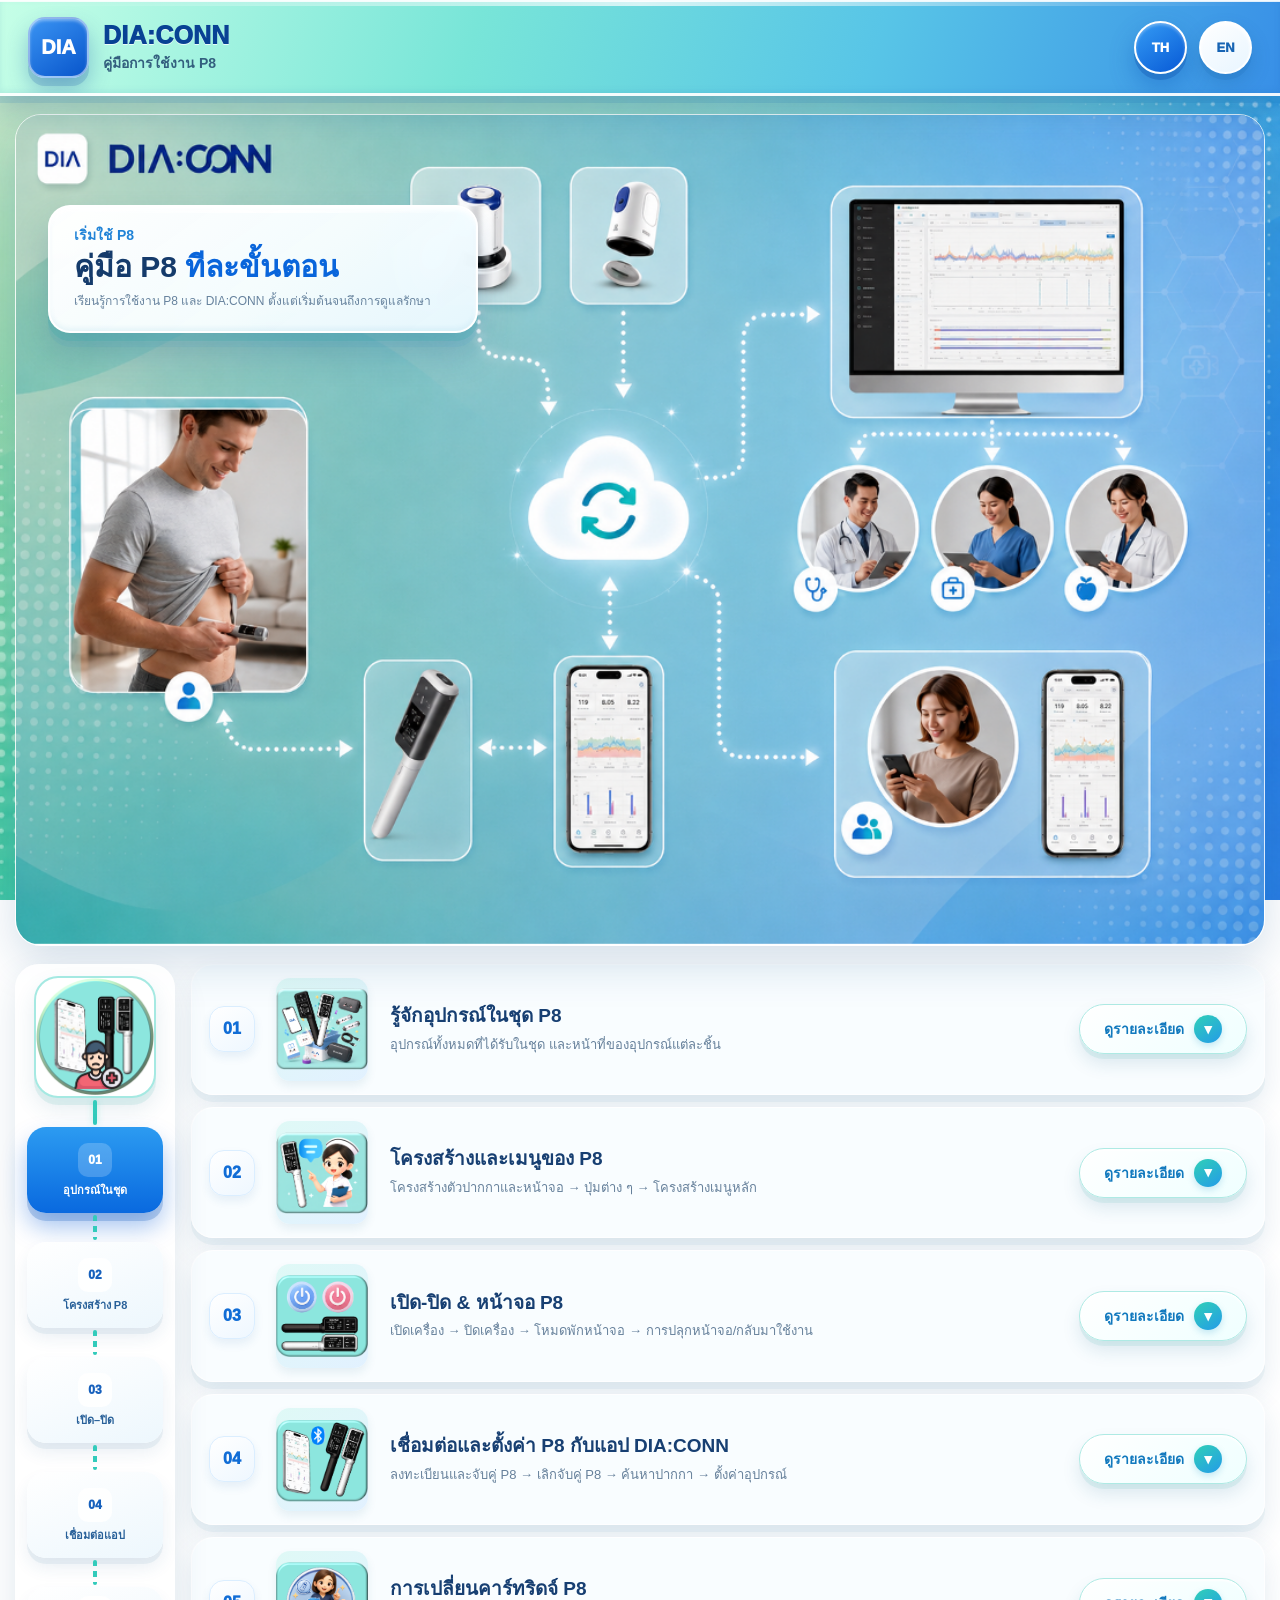
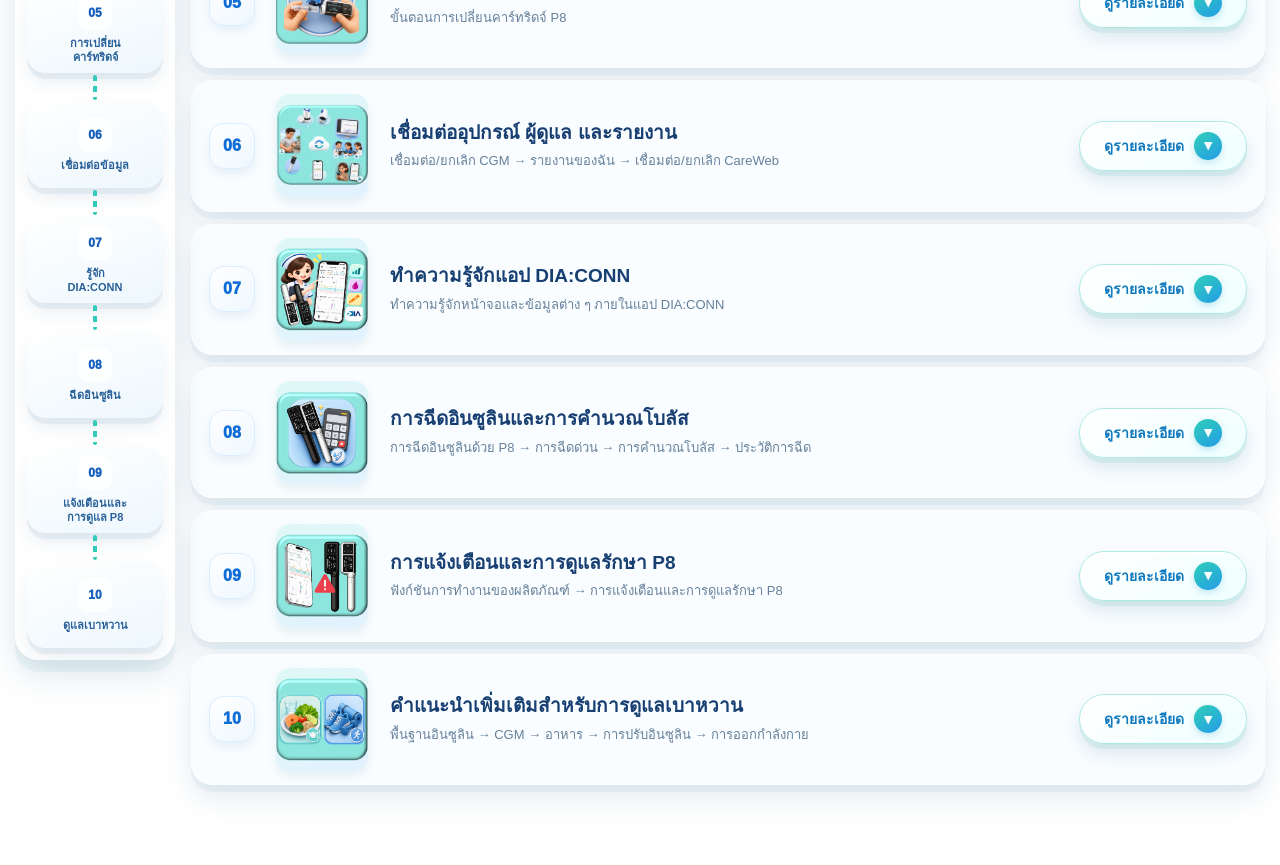
==== commit 7a9dd5e2: "Update P8 manual assets and temporary EN slides Map approved TH content and matching temporary EN co" ====
--- a/index.html
+++ b/index.html
@@ -787,10 +787,10 @@
           <div class="step-title">
 
             <h2
-              data-th="การเปิด–ปิดและการใช้งานหน้าจอ"
-              data-en="Power On/Off and Screen Operation"
+              data-th="เปิด-ปิด &amp; หน้าจอ P8"
+              data-en="Power On/Off P8 &amp; Screen"
             >
-              การเปิด–ปิดและการใช้งานหน้าจอ
+              เปิด-ปิด &amp; หน้าจอ P8
             </h2>
 
             <p
@@ -1870,7 +1870,7 @@
   </button>
 
 
-  <script src="script.js?v=20260923-step10-10slides"></script>
+  <script src="script.js?v=20261026-approved-assets"></script>
 
 </body>
-</html>+</html>
--- a/style.css
+++ b/style.css
@@ -5296,4 +5296,97 @@
     padding: 9px 13px;
     font-size: 11px;
   }
-}+}
+
+/* =========================================================
+   iPad UX — pinch hint + wider YouTube CTA
+   Added 2026-09-24
+========================================================= */
+
+.ipad-pinch-hint { display: none; }
+
+@media (min-width: 761px) and (max-width: 1180px) {
+  .ipad-pinch-hint {
+    width: min(100%, 760px); margin: 0 auto 14px; padding: 12px 18px;
+    display: flex; align-items: center; justify-content: center; gap: 10px;
+    text-align: center; color: #0b4f91; background: linear-gradient(145deg, #ffffff, #eaf8ff);
+    border: 2px dashed #67aef6; border-radius: 18px; box-shadow: 0 6px 16px rgba(28,101,160,.10);
+    font-size: 18px; font-weight: 850; line-height: 1.35;
+  }
+  .ipad-pinch-icon { flex: 0 0 auto; font-size: 24px; }
+  .ipad-pinch-en { display: none; }
+  html[lang="en"] .ipad-pinch-th { display: none; }
+  html[lang="en"] .ipad-pinch-en { display: inline; }
+
+  :is(.youtube-button,.youtube-btn,.youtube-card,.video-button,.video-btn,.video-card,.playlist-button,.playlist-btn,.playlist-card) {
+    width: min(100%, 760px) !important; max-width: 760px !important; min-height: 92px !important;
+    margin-left: auto !important; margin-right: auto !important; padding-left: 24px !important; padding-right: 24px !important;
+  }
+  :is(.youtube-button,.youtube-btn,.youtube-card,.video-button,.video-btn,.video-card,.playlist-button,.playlist-btn,.playlist-card) :is(.label,.text,.title,span,p) {
+    white-space: normal !important; overflow-wrap: normal !important; word-break: keep-all !important; line-height: 1.35 !important;
+  }
+}
+/* =========================================================
+   iPad — YouTube / Video buttons: 1 button per row
+   ========================================================= */
+
+@media (min-width: 761px) and (max-width: 1180px) {
+
+  /* กล่องที่ครอบปุ่มวิดีโอ ให้เรียงลงแนวตั้ง */
+  .video-buttons,
+  .youtube-buttons,
+  .playlist-buttons,
+  .video-grid,
+  .youtube-grid,
+  .playlist-grid {
+    display: flex !important;
+    flex-direction: column !important;
+    grid-template-columns: 1fr !important;
+    width: 100% !important;
+    max-width: 760px !important;
+    margin-left: auto !important;
+    margin-right: auto !important;
+    gap: 14px !important;
+  }
+
+  /* แต่ละปุ่มกินเต็ม 1 แถว */
+  :is(
+    .youtube-button,
+    .youtube-btn,
+    .youtube-card,
+    .video-button,
+    .video-btn,
+    .video-card,
+    .playlist-button,
+    .playlist-btn,
+    .playlist-card
+  ) {
+    width: 100% !important;
+    max-width: 760px !important;
+    min-width: 0 !important;
+    min-height: 88px !important;
+    flex: 0 0 auto !important;
+    margin-left: auto !important;
+    margin-right: auto !important;
+    padding: 16px 24px !important;
+  }
+
+  /* ข้อความให้อ่านเป็นคำตามปกติ */
+  :is(
+    .youtube-button,
+    .youtube-btn,
+    .youtube-card,
+    .video-button,
+    .video-btn,
+    .video-card,
+    .playlist-button,
+    .playlist-btn,
+    .playlist-card
+  ) :is(.label, .text, .title, span, p) {
+    white-space: normal !important;
+    overflow-wrap: normal !important;
+    word-break: normal !important;
+    line-break: auto !important;
+    line-height: 1.4 !important;
+  }
+}
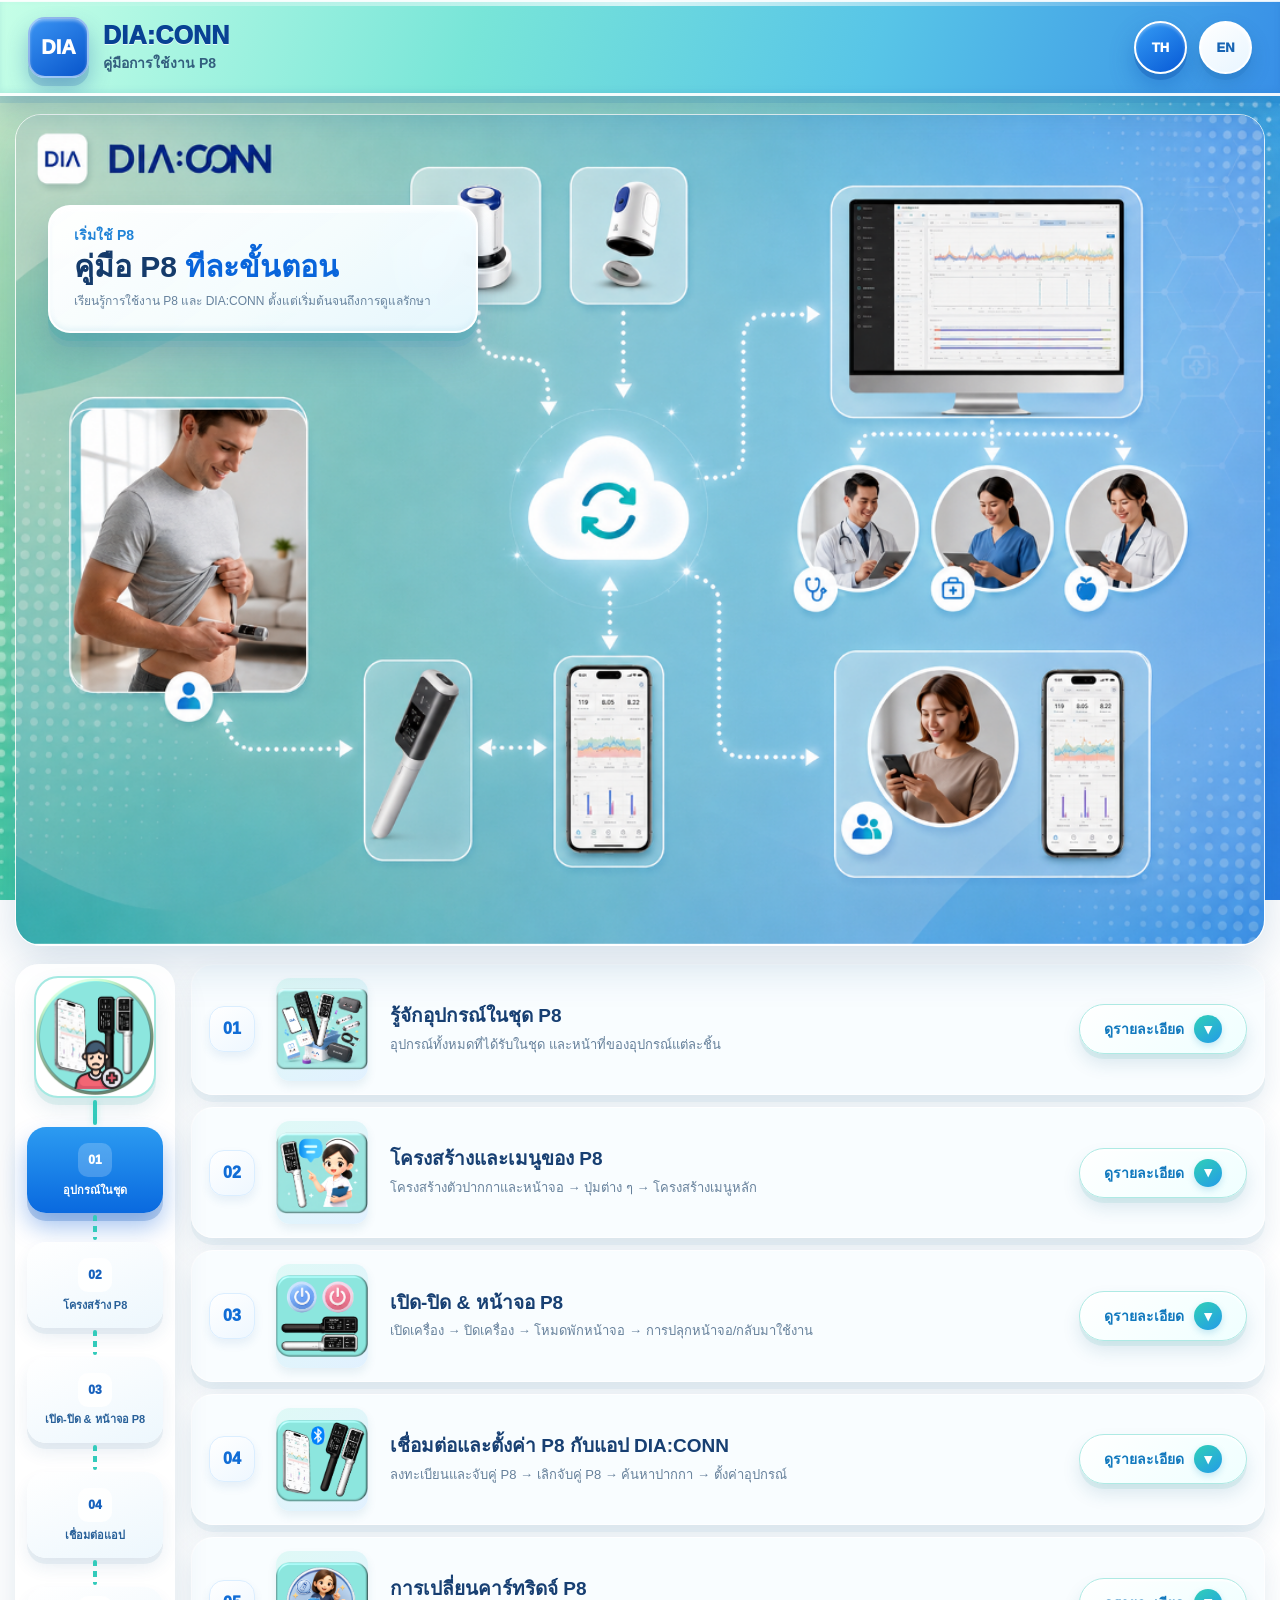
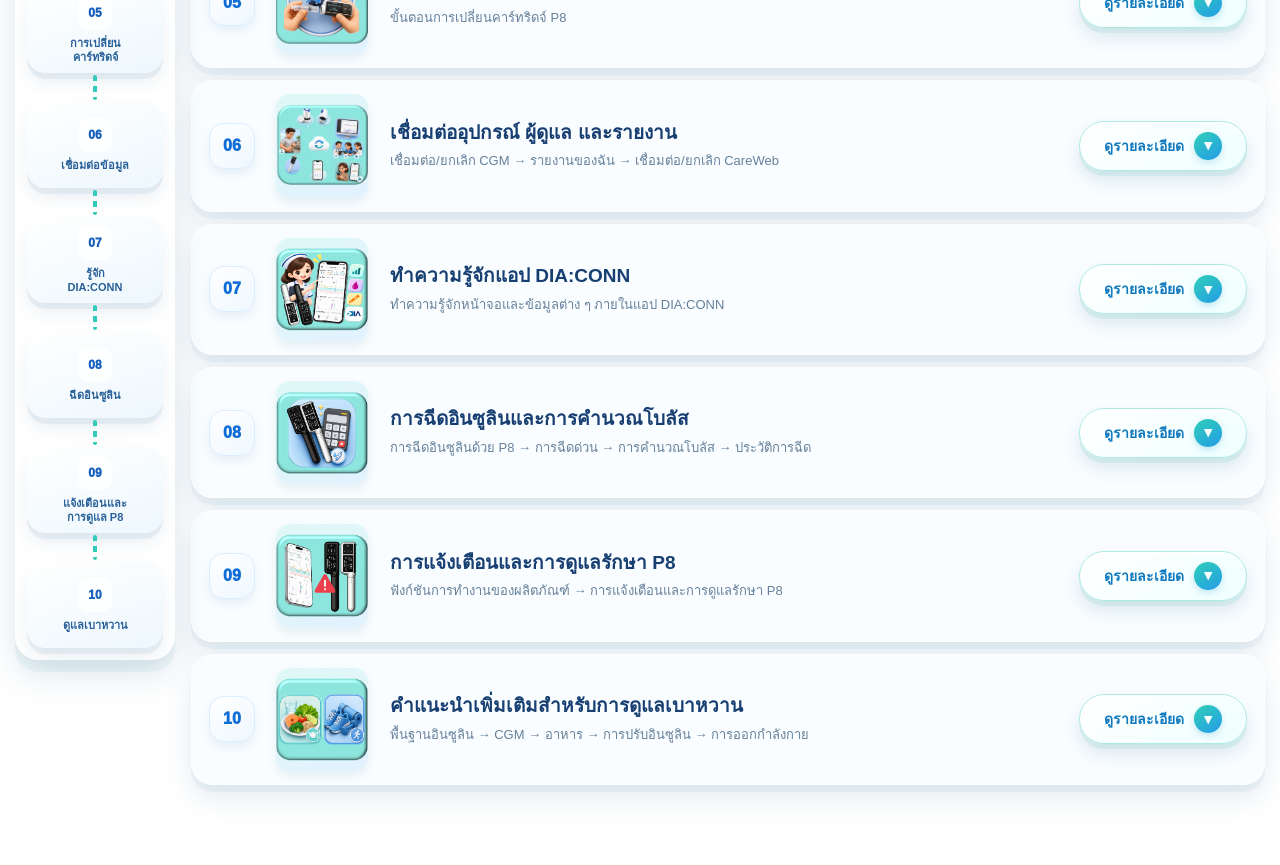
==== commit 297e35f1: "Show full bilingual Module 03 sidebar label Update only the Module 03 sidebar text and scoped wrappi" ====
--- a/index.html
+++ b/index.html
@@ -18,7 +18,7 @@
   <link rel="icon" type="image/png" href="DIA-favicon-v2.png">
   <link rel="apple-touch-icon" href="DIA-favicon-v2.png">
 
-  <link rel="stylesheet" href="style.css?v=20260923-step10-10slides">
+  <link rel="stylesheet" href="style.css?v=20261026-module03-sidebar">
 </head>
 
 <body>
@@ -236,10 +236,10 @@
           </span>
 
           <span
-            data-th="เปิด–ปิด"
-            data-en="Power & Screen"
+            data-th="เปิด-ปิด &amp; หน้าจอ P8"
+            data-en="Power On/Off P8 &amp; Screen"
           >
-            เปิด–ปิด
+            เปิด-ปิด &amp; หน้าจอ P8
           </span>
 
         </button>
@@ -1870,7 +1870,7 @@
   </button>
 
 
-  <script src="script.js?v=20261026-approved-assets"></script>
+  <script src="script.js?v=20261026-module03-sidebar"></script>
 
 </body>
 </html>
--- a/style.css
+++ b/style.css
@@ -648,6 +648,15 @@
   font-size: 11px;
   font-weight: 850;
   line-height: 1.28;
+}
+
+/* Full Module 03 label; keep other sidebar cards unchanged. */
+.side-button:is([data-step-index="2"], [data-target="step03"]) > span:last-child {
+  white-space: normal;
+  word-break: normal;
+  overflow-wrap: break-word;
+  text-wrap: balance;
+  line-height: 1.2;
 }
 
 
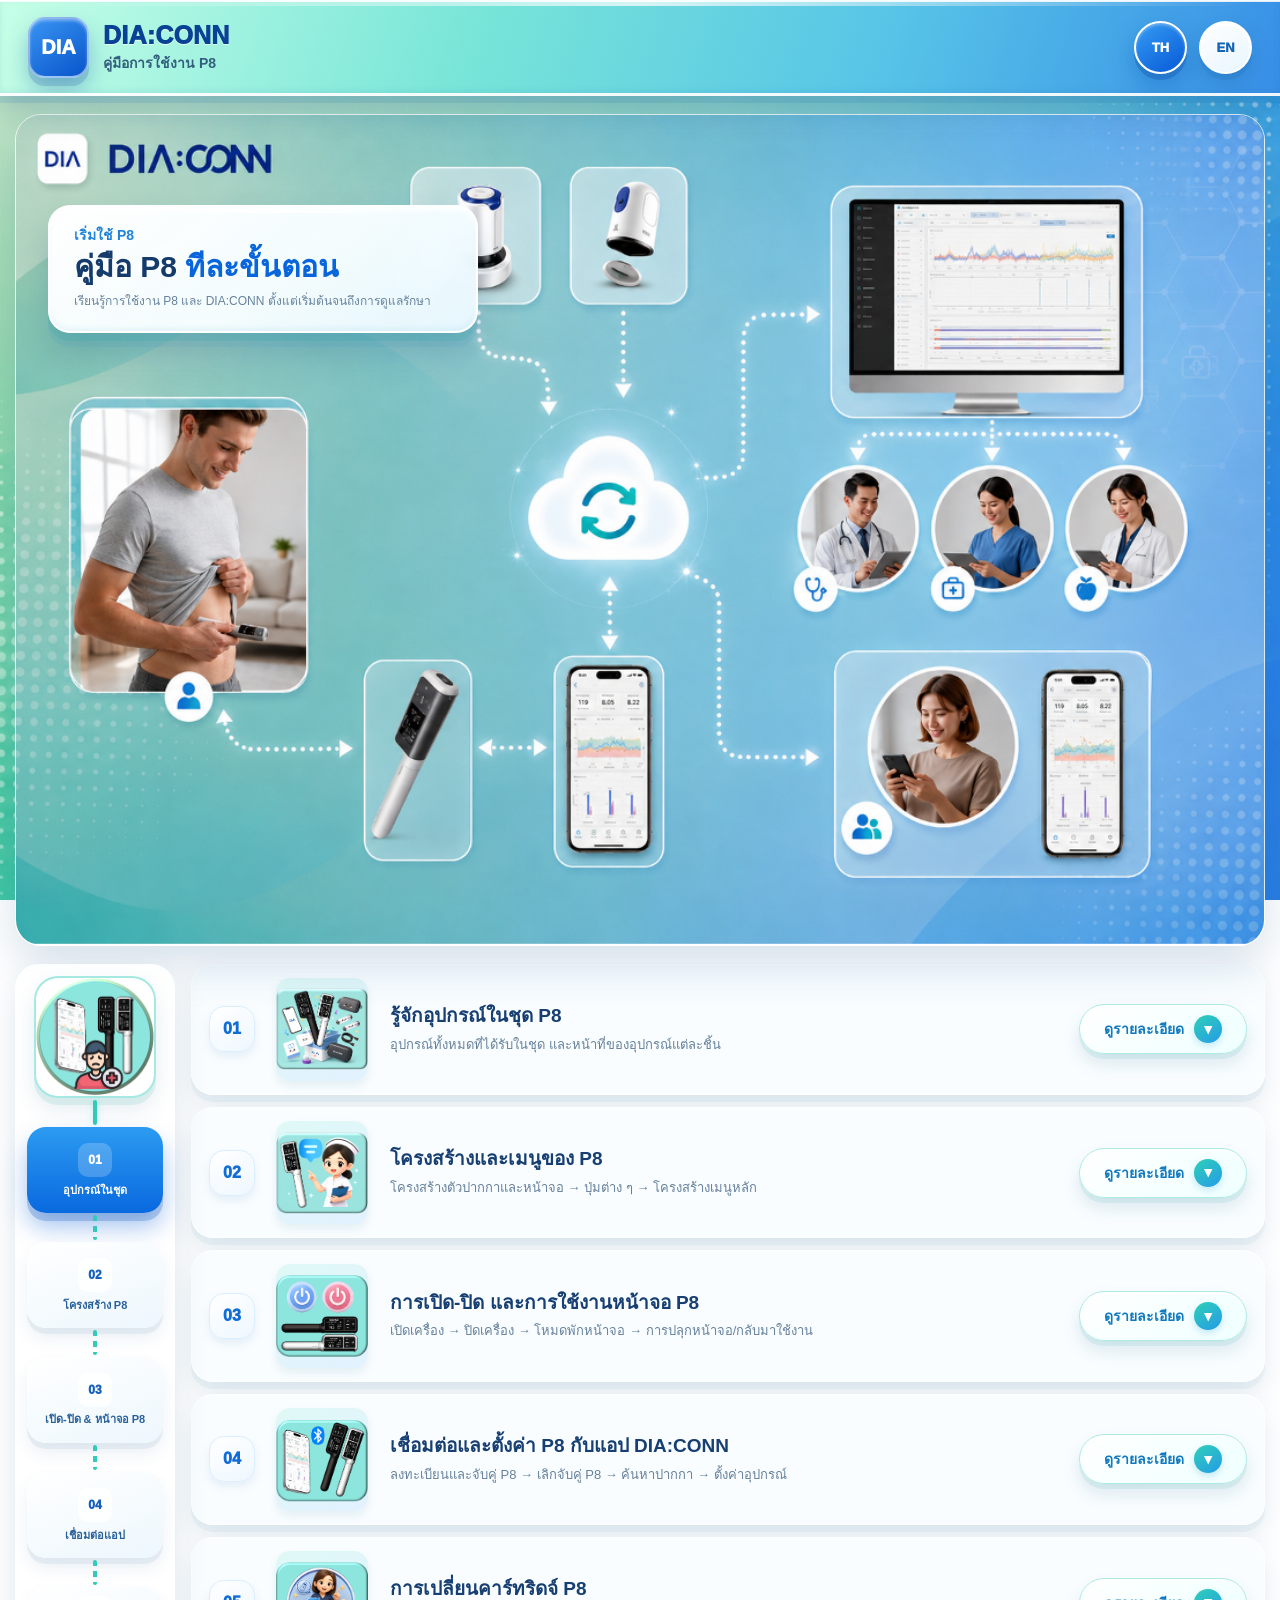
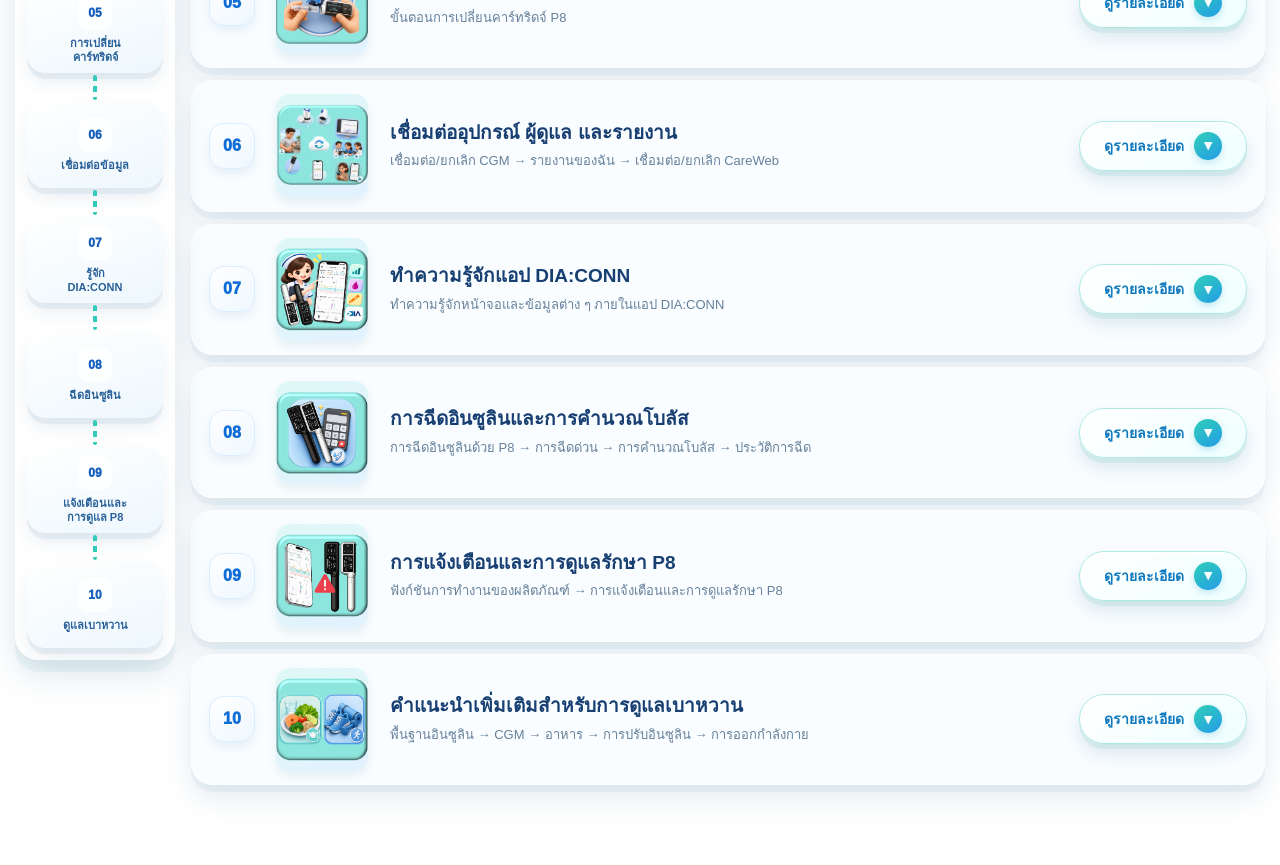
==== commit eb1f52f3: "Update Module 03 main heading in Thai and English" ====
--- a/index.html
+++ b/index.html
@@ -787,10 +787,10 @@
           <div class="step-title">
 
             <h2
-              data-th="เปิด-ปิด &amp; หน้าจอ P8"
-              data-en="Power On/Off P8 &amp; Screen"
+              data-th="การเปิด-ปิด และการใช้งานหน้าจอ P8"
+              data-en="P8 Power On/Off and Screen Operation"
             >
-              เปิด-ปิด &amp; หน้าจอ P8
+              การเปิด-ปิด และการใช้งานหน้าจอ P8
             </h2>
 
             <p
